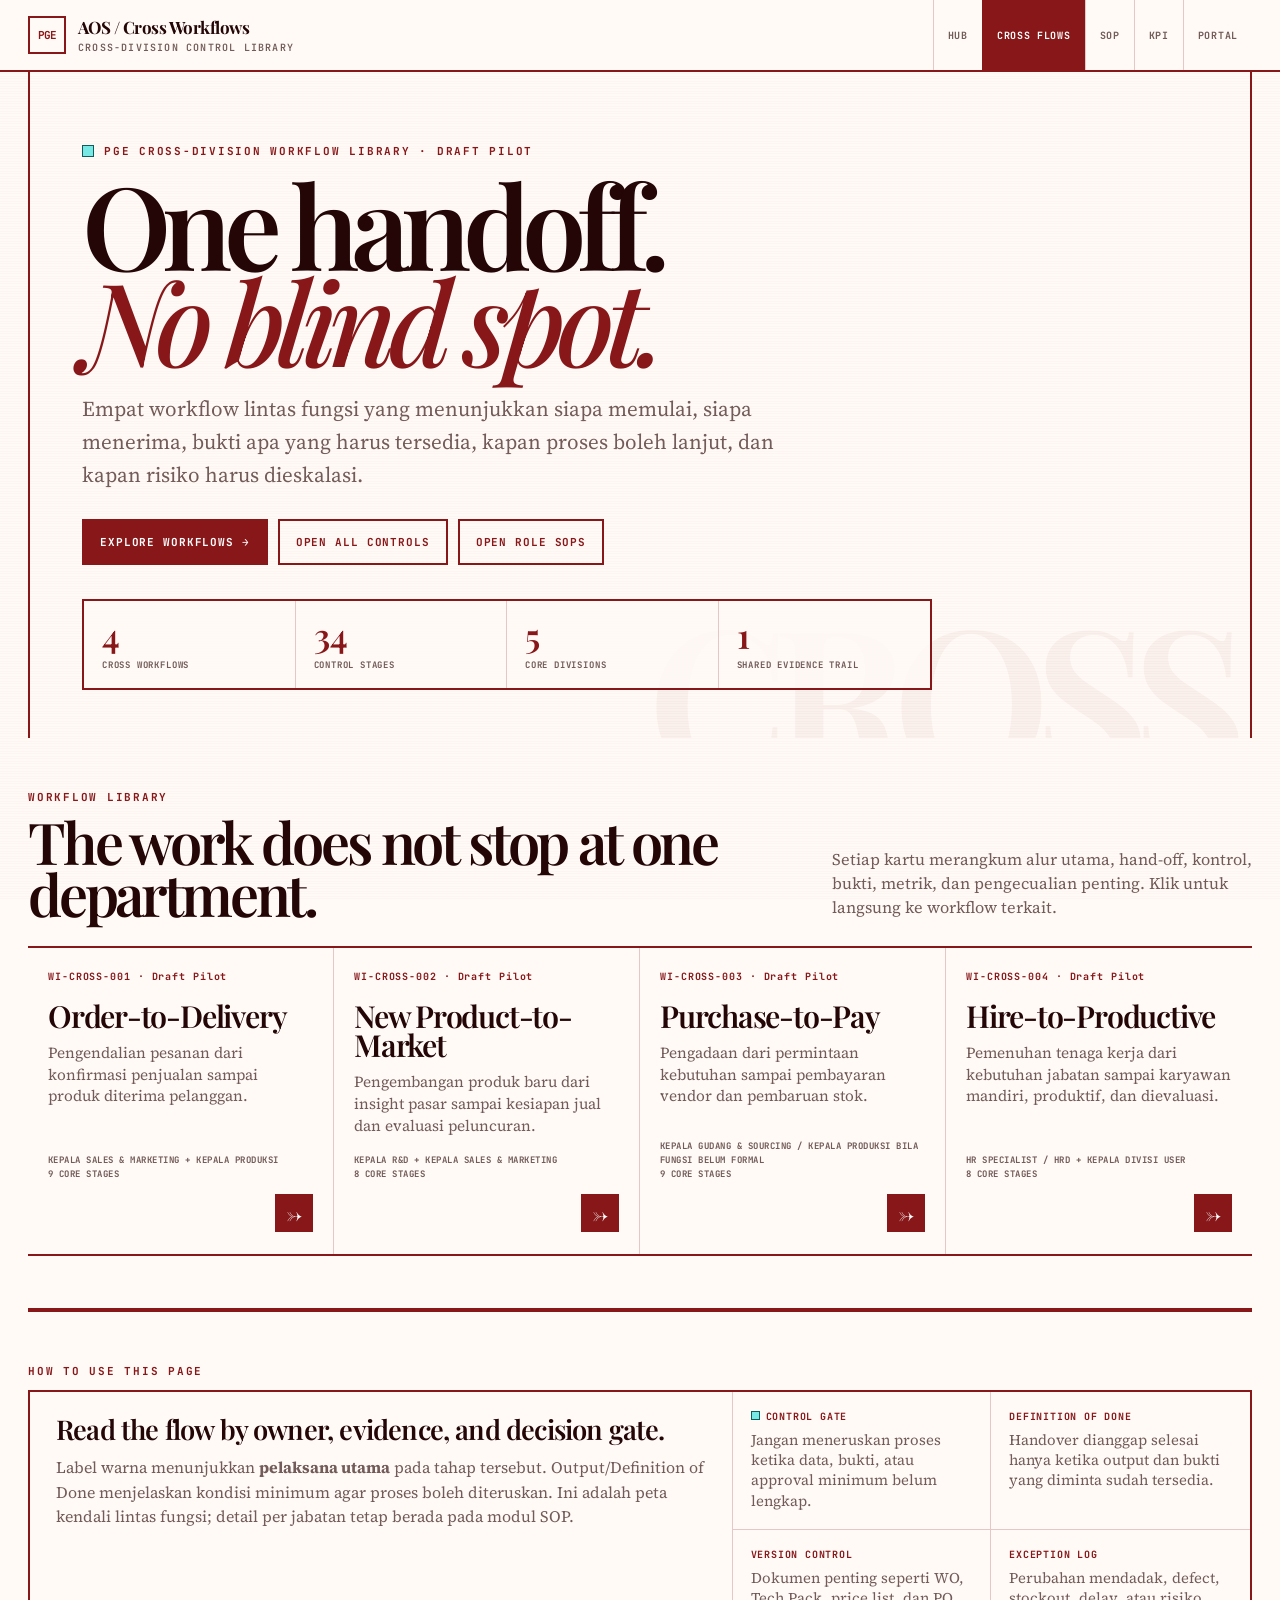
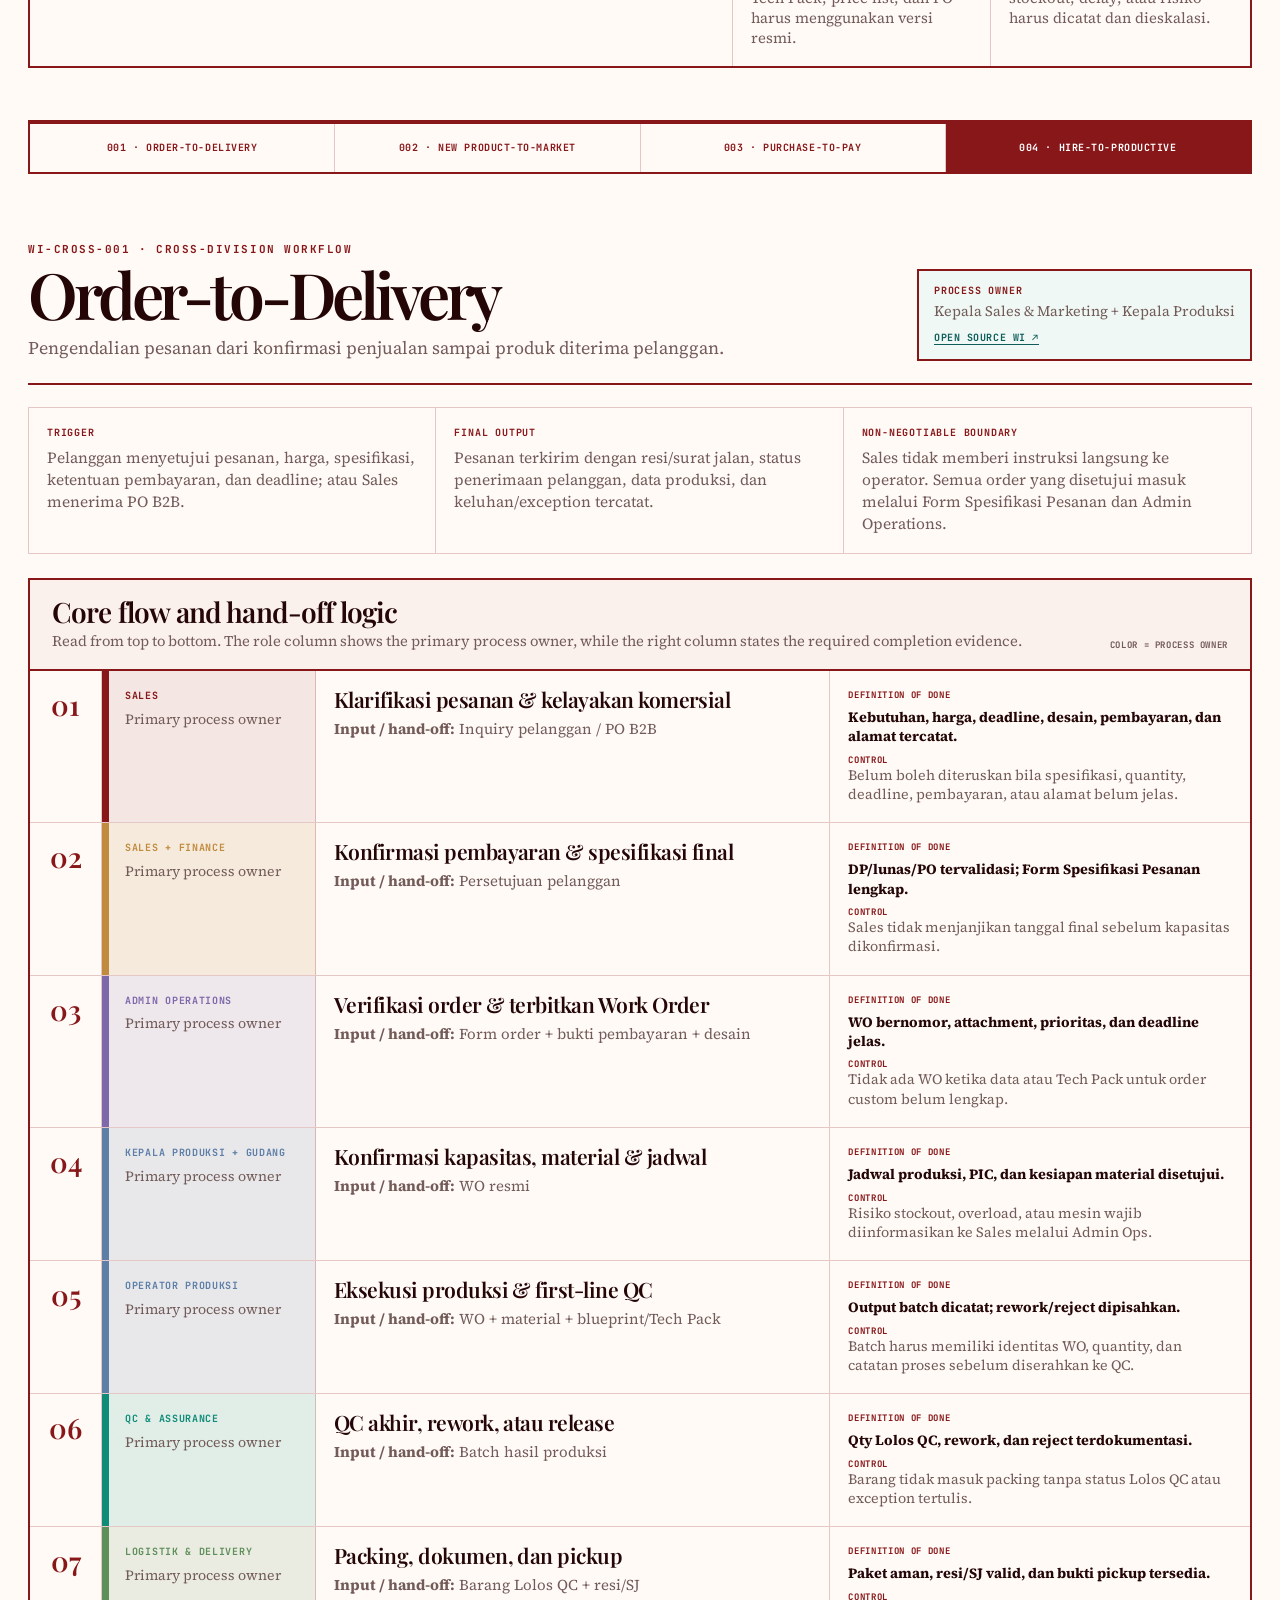
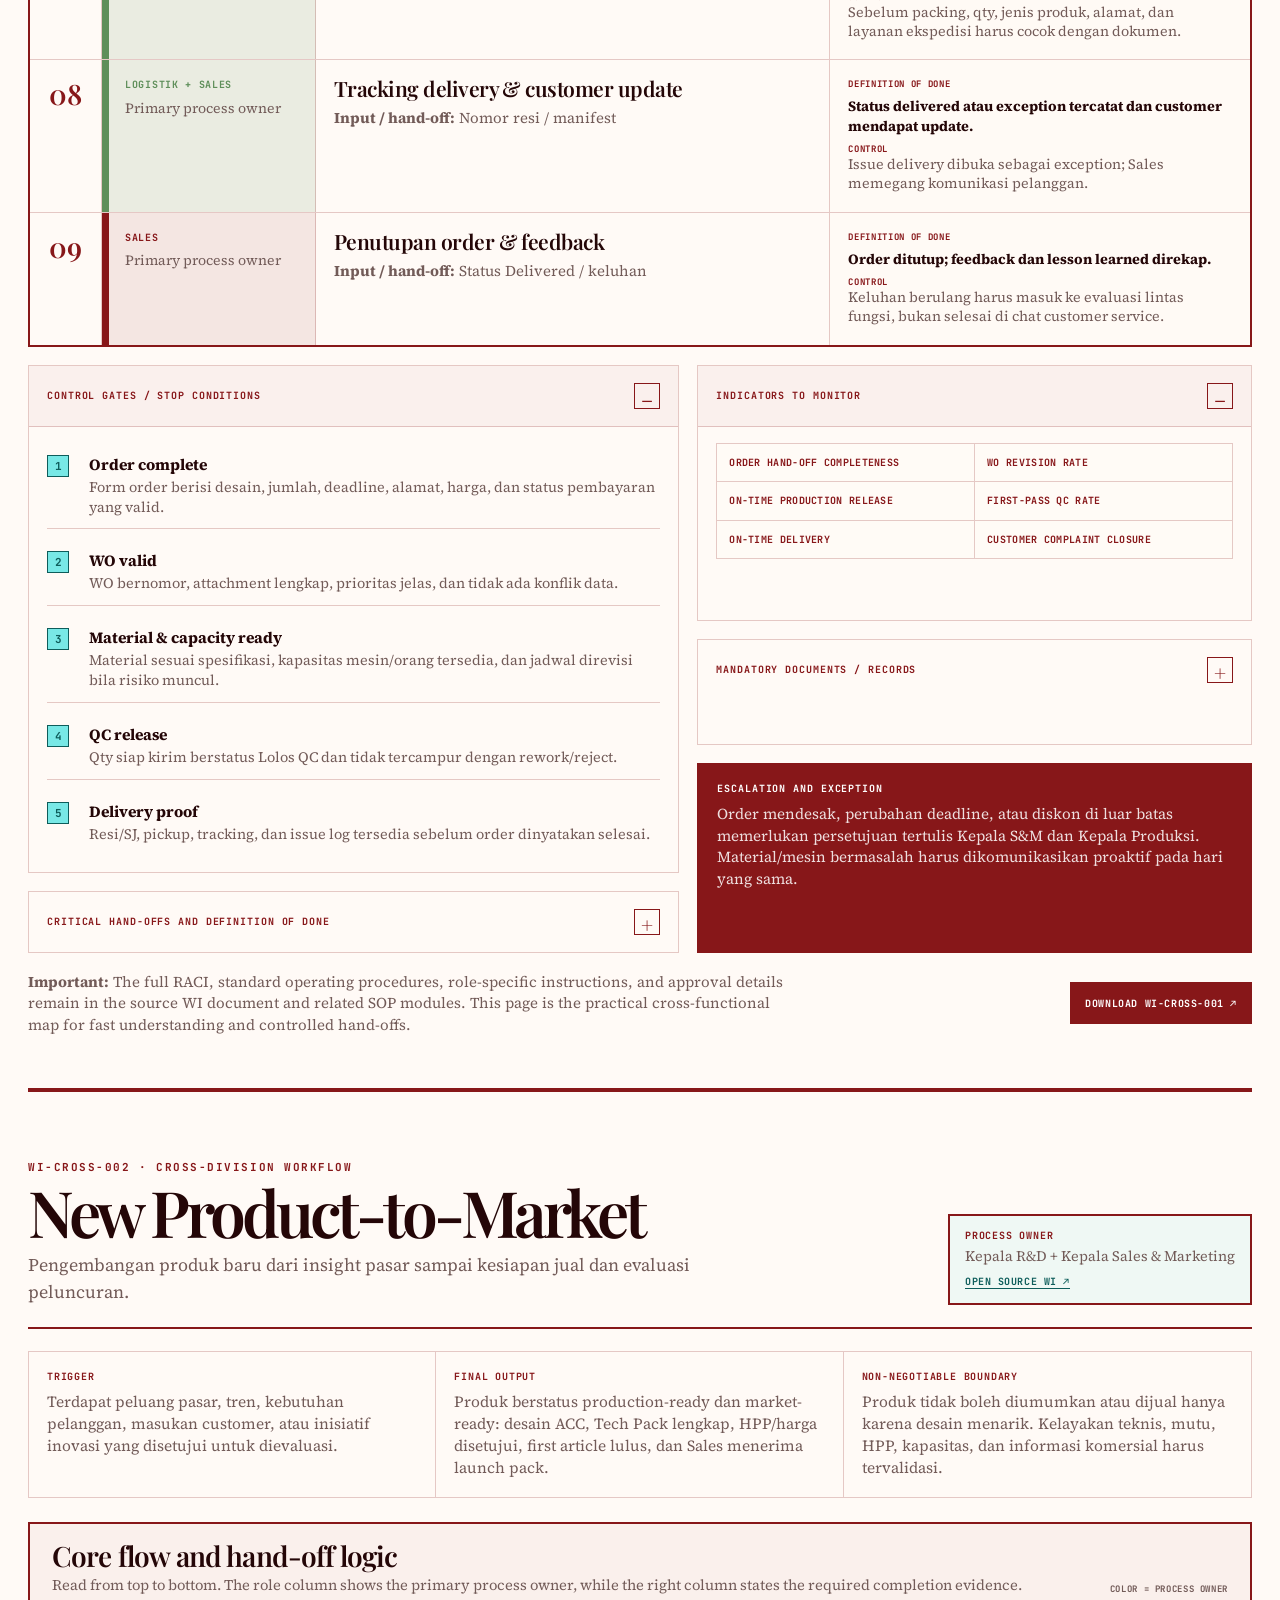
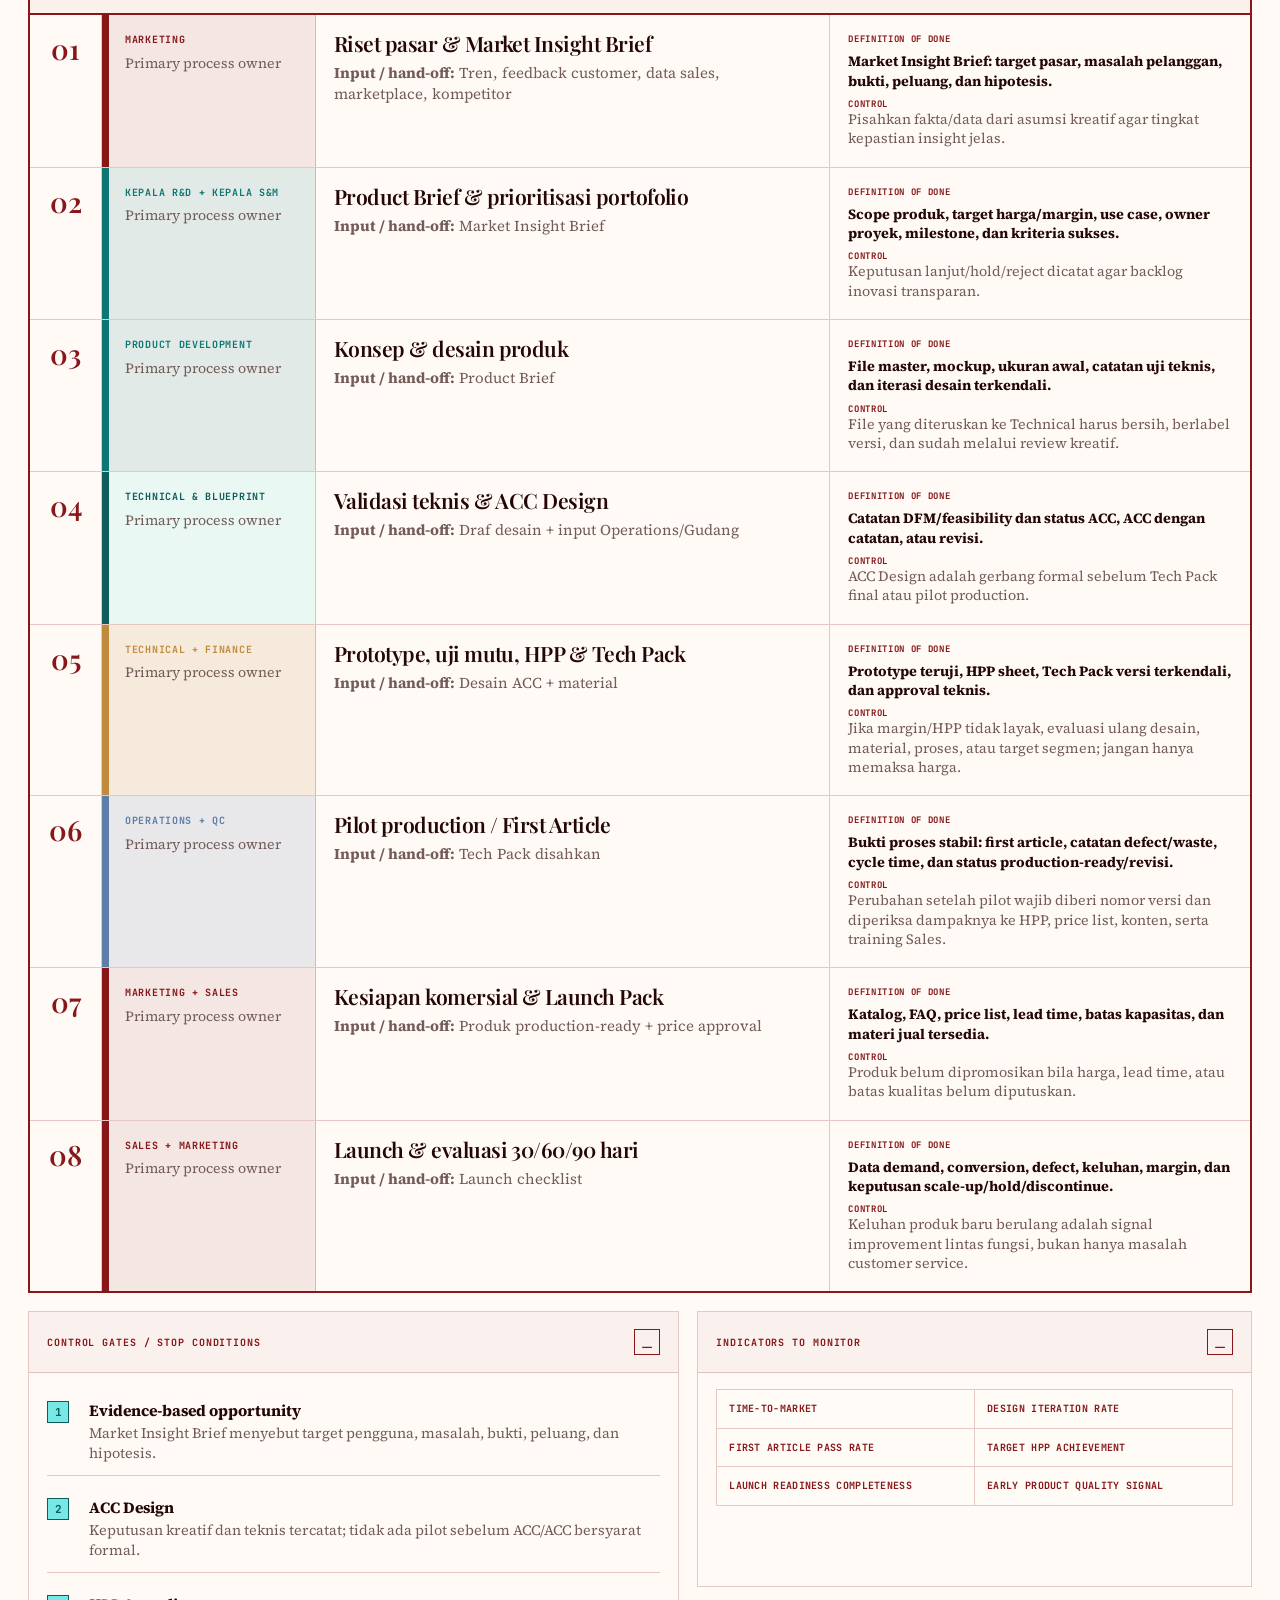
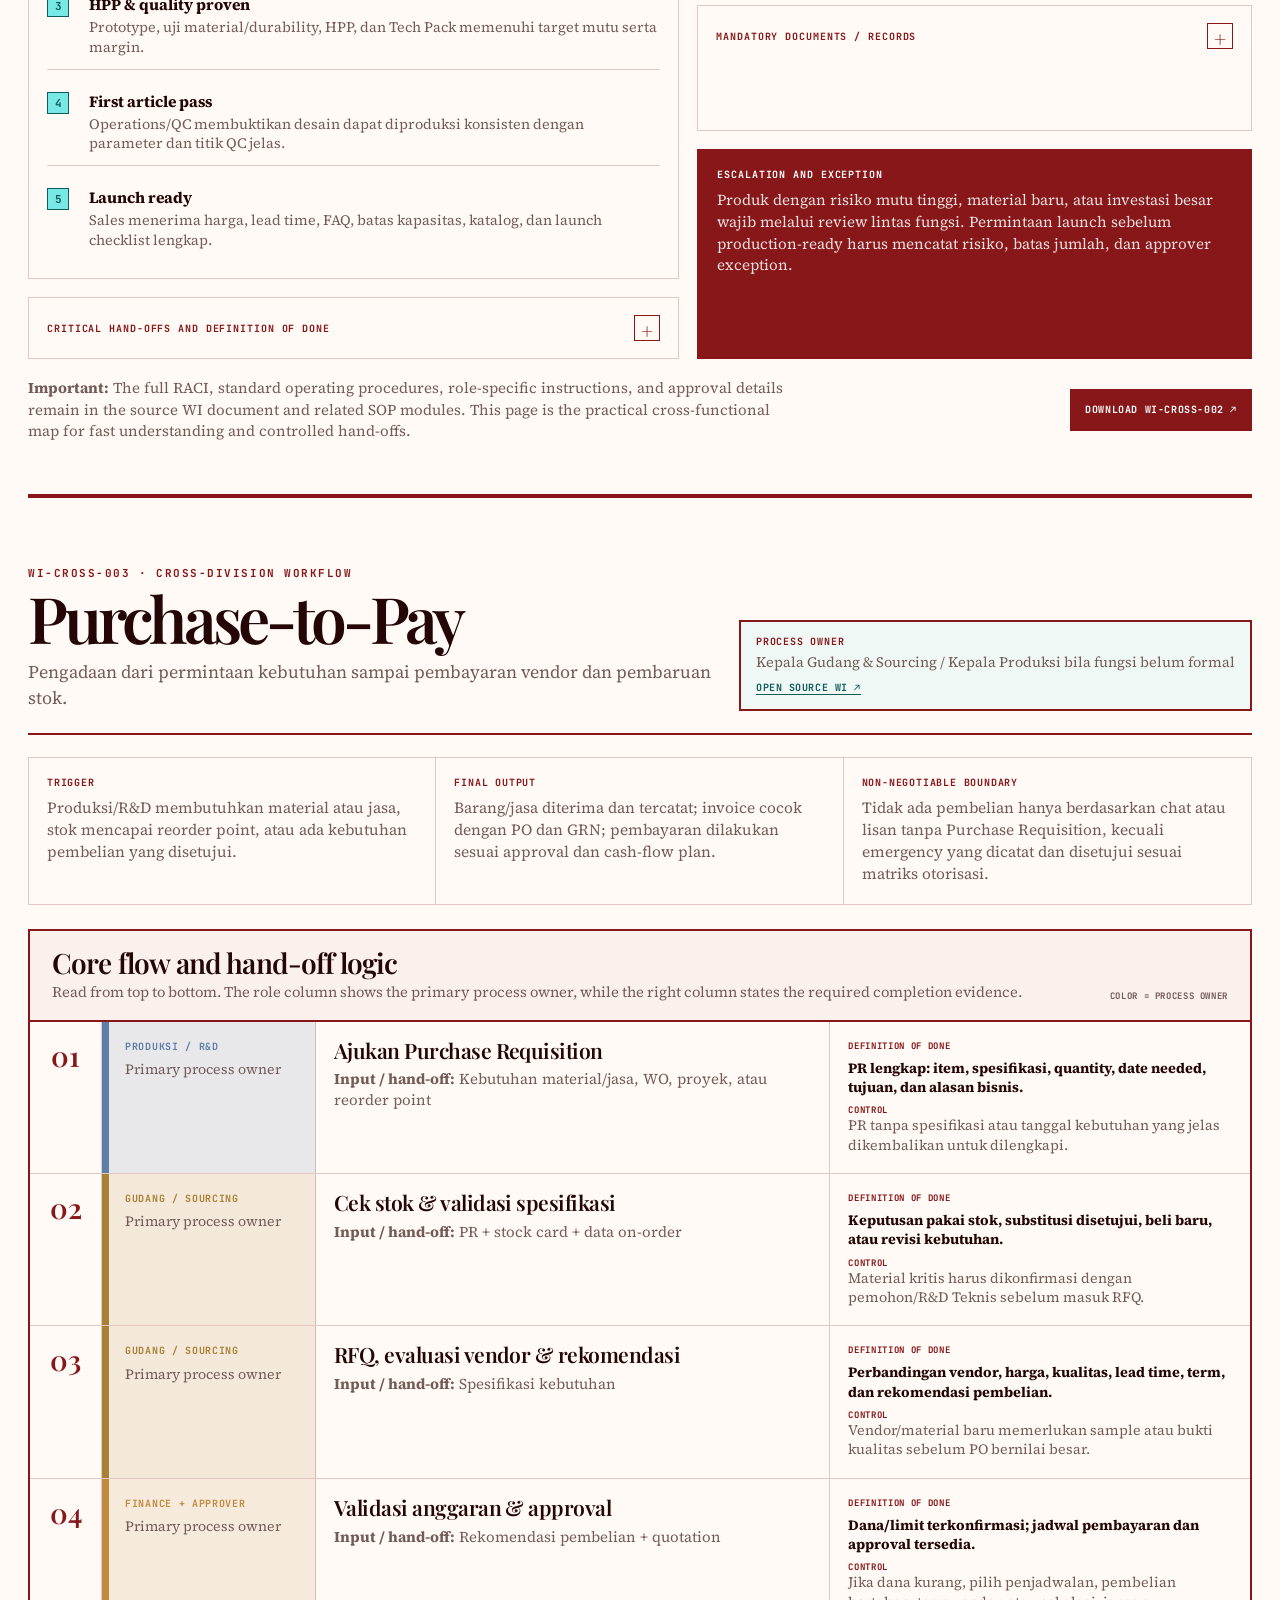
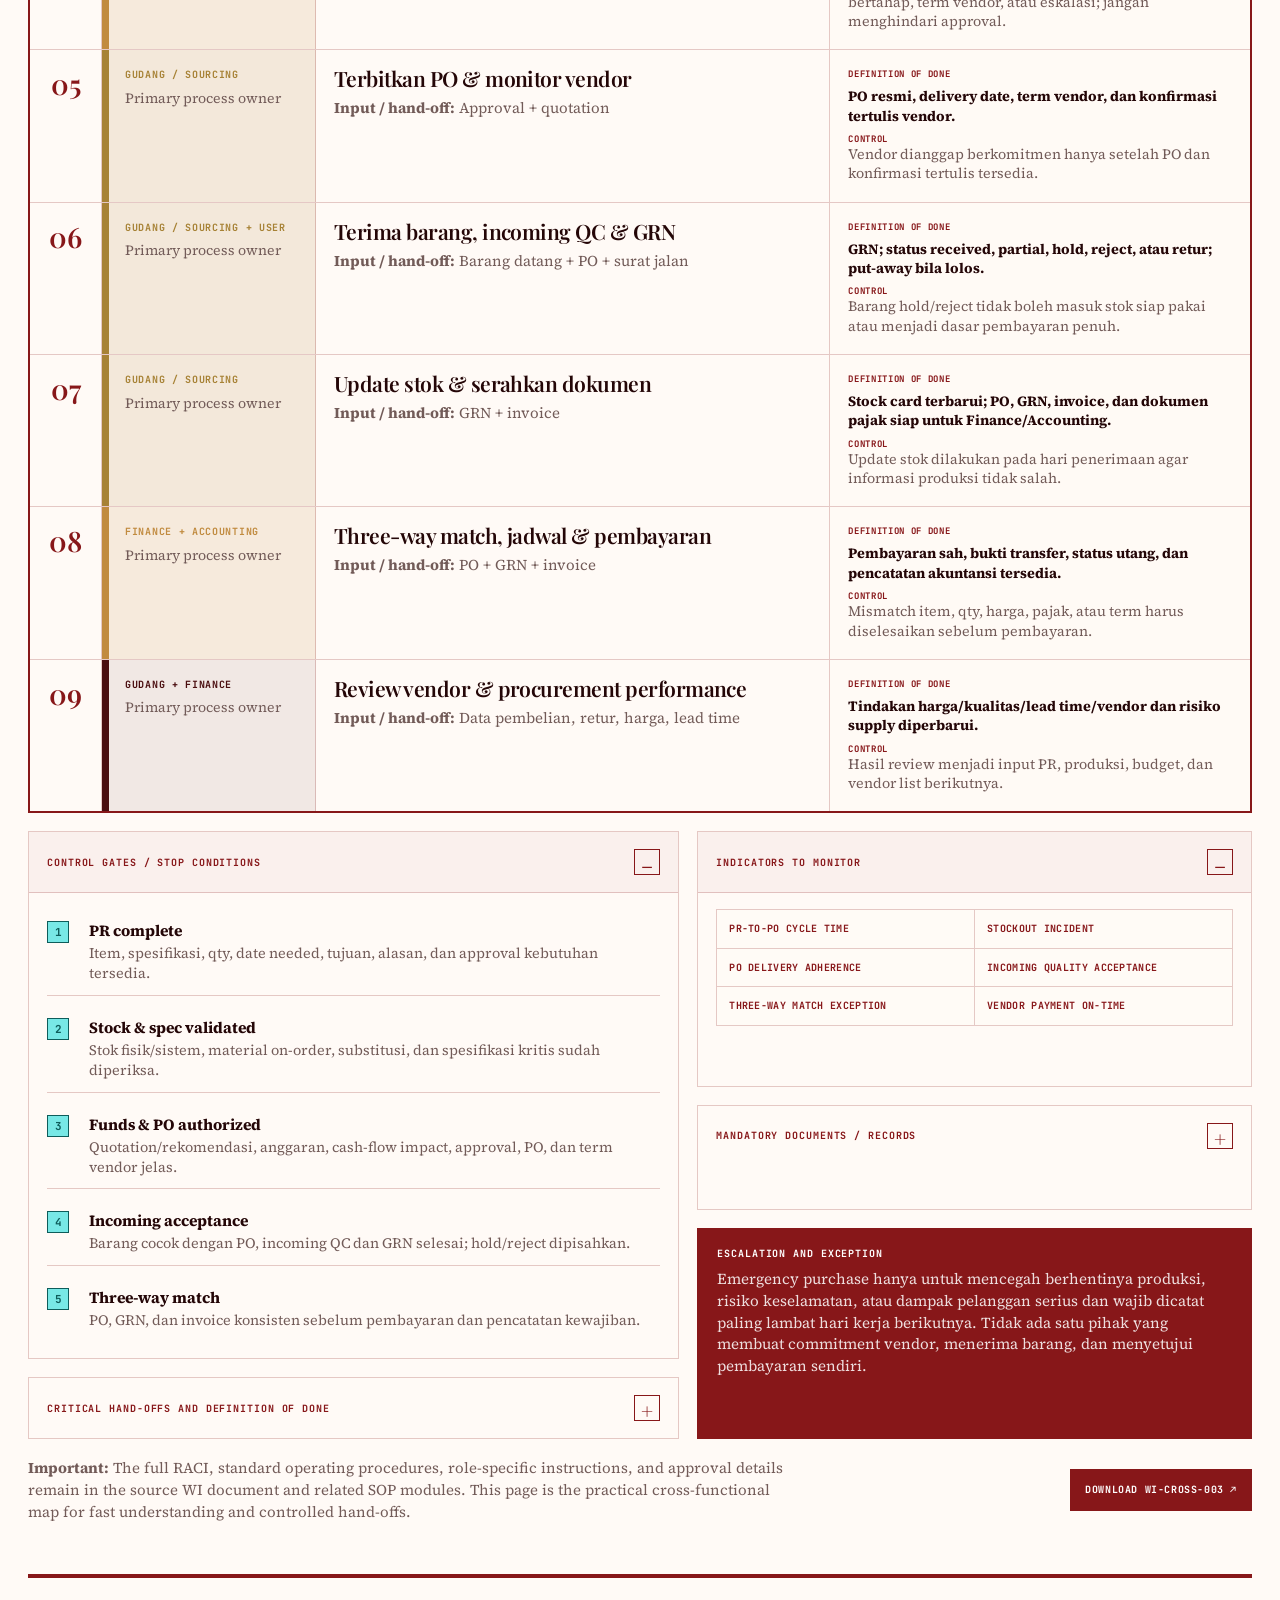
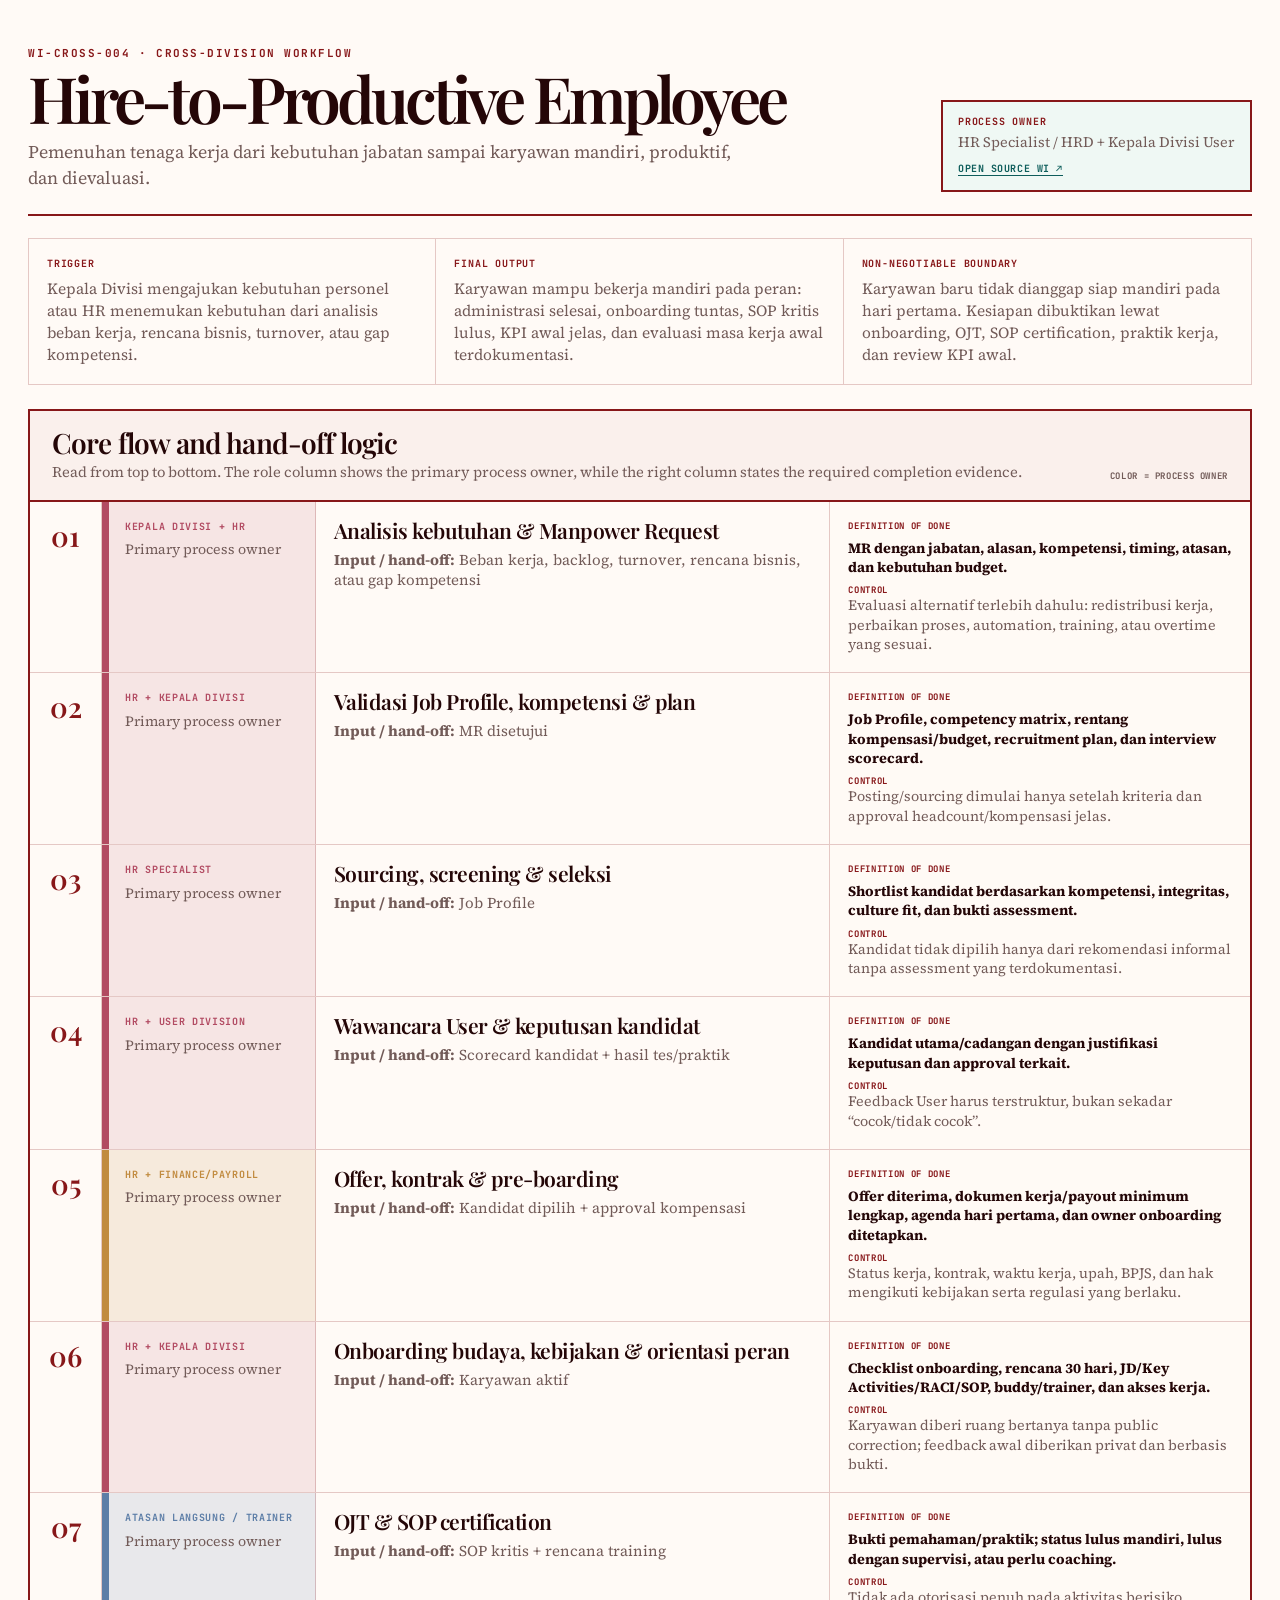
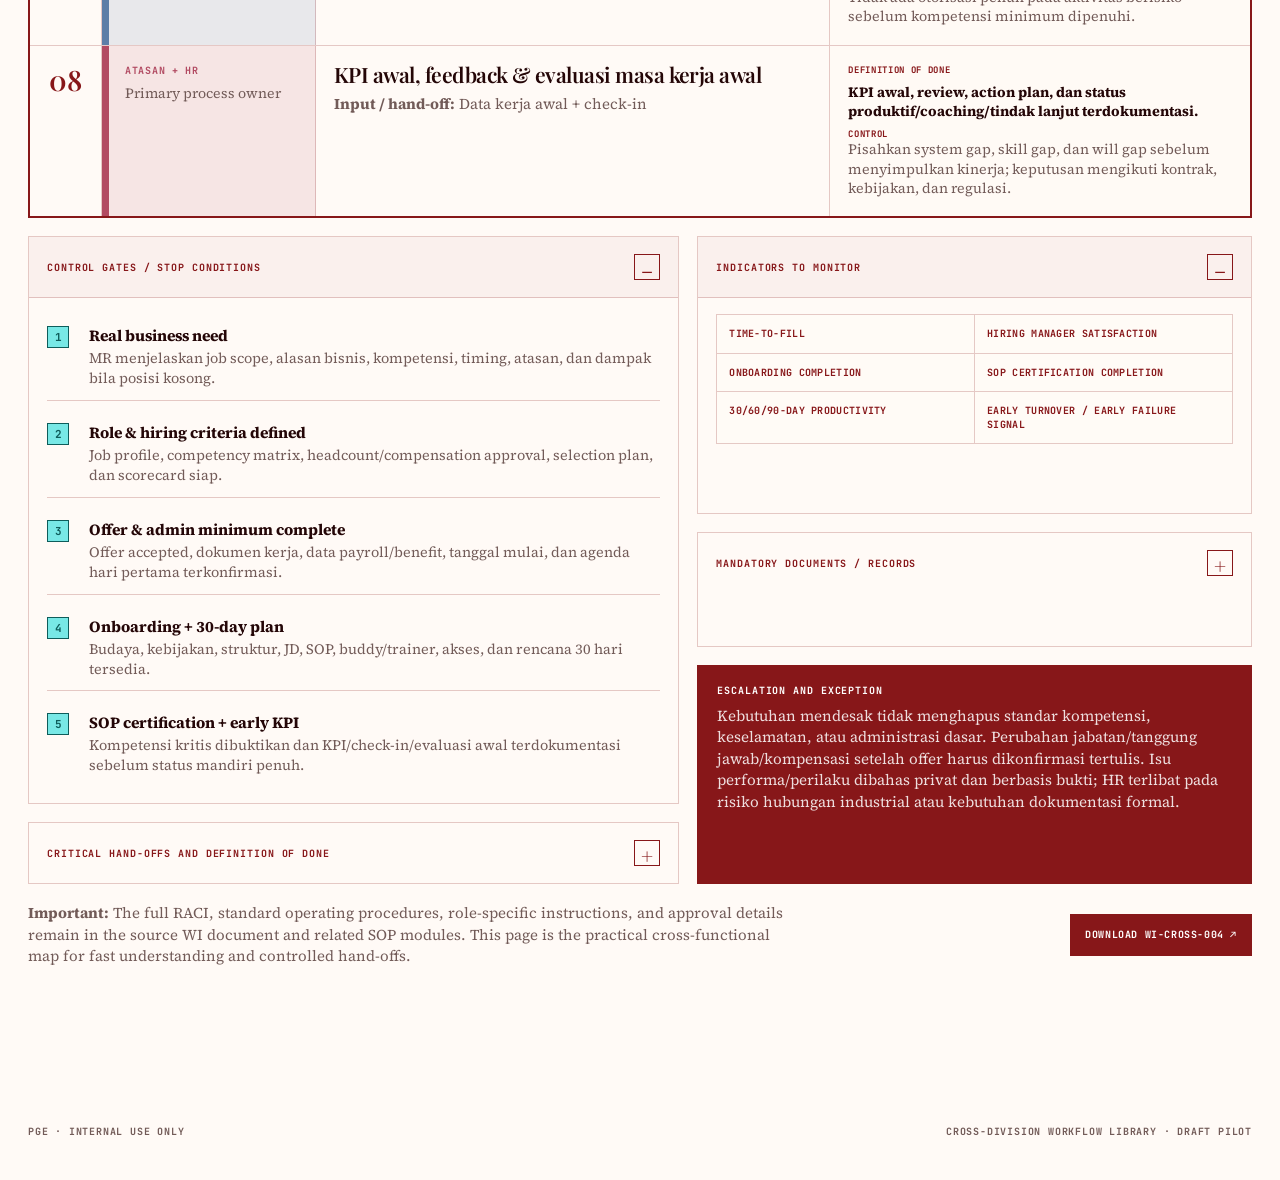
==== cross-workflows.html @ b31a3985 "Add files via upload" ====
<!DOCTYPE html>
<html lang="id">
<head>
<meta charset="UTF-8">
<meta name="viewport" content="width=device-width, initial-scale=1.0">
<meta name="description" content="PGE AOS cross-division workflow library: Order-to-Delivery, New Product-to-Market, Purchase-to-Pay, and Hire-to-Productive Employee.">
<title>PGE AOS — Cross-Division Workflows</title>
<link rel="preconnect" href="https://fonts.googleapis.com">
<link rel="preconnect" href="https://fonts.gstatic.com" crossorigin>
<link href="https://fonts.googleapis.com/css2?family=JetBrains+Mono:wght@500;600;700&family=Playfair+Display:ital,wght@0,500;0,600;0,700;1,500;1,600&family=Source+Serif+4:opsz,wght@8..60,400;8..60,500;8..60,600;8..60,700&display=swap" rel="stylesheet">
<style>
:root{
  --wine:#871719; --wine-dark:#2b0708; --wine-mid:#aa4936; --wine-light:#f5e7e3;
  --aqua:#78e8e6; --aqua-dark:#0e5d5b; --cream:#fffaf6; --paper:#f8efe9; --paper2:#fff5ef;
  --ink:#240607; --muted:#725b58; --line:rgba(135,23,25,.22); --line-strong:rgba(135,23,25,.58);
  --sales:#871719; --admin:#7d68aa; --ops:#5d7ea7; --qc:#0e8c78; --logistics:#5f8f5a; --warehouse:#a78235; --finance:#c18b3f; --rnd:#0e7773; --tech:#0e5d5b; --hr:#b24b62; --owner:#4a0d0f;
}
*{box-sizing:border-box;border-radius:0}
html{scroll-behavior:smooth;scroll-padding-top:94px}
body{margin:0;background:var(--cream);color:var(--ink);font-family:"Source Serif 4",Georgia,serif;min-width:320px}
body:before{content:"";position:fixed;inset:0;pointer-events:none;z-index:-1;background:repeating-linear-gradient(0deg,transparent,transparent 1px,rgba(135,23,25,.12) 1px,rgba(135,23,25,.12) 2px),linear-gradient(135deg,transparent 0 49%,rgba(135,23,25,.022) 49% 50%,transparent 50% 100%);background-size:100% 5px,44px 44px;opacity:.17}
a{color:inherit;text-decoration:none}.skip{position:absolute;left:-10000px;top:auto}.skip:focus{left:20px;top:18px;z-index:1000;background:var(--wine);color:#fff;padding:12px 16px;font:700 12px "JetBrains Mono",monospace}
#progress{position:fixed;left:0;top:0;z-index:100;background:var(--aqua-dark);height:4px;width:0;transition:width .08s linear}
header{position:sticky;top:0;z-index:20;background:rgba(255,250,246,.94);border-bottom:2px solid var(--wine);backdrop-filter:blur(10px)}
.nav{max-width:1320px;margin:auto;min-height:70px;padding:0 28px;display:flex;align-items:center;justify-content:space-between;gap:20px}.brand{display:flex;align-items:center;gap:12px}.mark{width:38px;height:38px;display:grid;place-items:center;border:2px solid var(--wine);font:700 11px "JetBrains Mono",monospace;color:var(--wine);letter-spacing:-.1em}.brand-title{font:700 17px "Playfair Display",Georgia,serif;letter-spacing:-.03em}.brand-sub{display:block;font:600 10px "JetBrains Mono",monospace;color:var(--muted);letter-spacing:.12em;text-transform:uppercase;margin-top:2px}.nav-links{display:flex;align-self:stretch}.nav-link{padding:0 14px;display:flex;align-items:center;border-left:1px solid var(--line);font:700 10px "JetBrains Mono",monospace;color:var(--muted);letter-spacing:.07em;text-transform:uppercase;transition:100ms linear}.nav-link:hover,.nav-link.active{background:var(--wine);color:#fff}
main{max-width:1320px;margin:auto;padding:0 28px 84px}.hero{border-left:2px solid var(--wine);border-right:2px solid var(--wine);padding:72px 52px 48px;position:relative;overflow:hidden}.hero:after{content:"CROSS";position:absolute;right:20px;bottom:-.20em;color:rgba(135,23,25,.045);font:600 clamp(5rem,16vw,16rem)/.84 "Playfair Display",Georgia,serif;letter-spacing:-.09em;pointer-events:none}.hero>*{position:relative;z-index:1}.kicker{font:700 11px "JetBrains Mono",monospace;letter-spacing:.16em;text-transform:uppercase;color:var(--wine);display:flex;gap:10px;align-items:center}.kicker:before{content:"";width:10px;height:10px;background:var(--aqua);border:1px solid var(--aqua-dark)}.hero h1{margin:18px 0 12px;font:600 clamp(3.7rem,9vw,8.2rem)/.83 "Playfair Display",Georgia,serif;letter-spacing:-.075em;max-width:1080px}.hero h1 em{font-weight:500;color:var(--wine)}.hero p{max-width:720px;margin:26px 0 0;font-size:clamp(1.08rem,1.75vw,1.32rem);line-height:1.55;color:var(--muted)}.hero-actions{display:flex;gap:10px;flex-wrap:wrap;margin-top:28px}.hero-btn{min-height:46px;padding:0 16px;display:inline-flex;align-items:center;justify-content:center;border:2px solid var(--wine);background:var(--wine);color:#fff;font:700 11px "JetBrains Mono",monospace;letter-spacing:.08em;text-transform:uppercase;cursor:pointer;transition:100ms linear}.hero-btn:hover{background:transparent;color:var(--wine)}.hero-btn.secondary{background:transparent;color:var(--wine)}.hero-btn.secondary:hover{background:var(--wine);color:#fff}.hero-stats{display:grid;grid-template-columns:repeat(4,minmax(0,1fr));max-width:850px;margin-top:34px;border:2px solid var(--wine);background:rgba(255,250,246,.78)}.hero-stat{padding:17px 18px;border-right:1px solid var(--line)}.hero-stat:last-child{border-right:0}.hero-stat b{display:block;font:600 2.15rem/1 "Playfair Display",Georgia,serif;color:var(--wine)}.hero-stat span{display:block;margin-top:6px;font:700 9px/1.35 "JetBrains Mono",monospace;color:var(--muted);letter-spacing:.09em;text-transform:uppercase}
.section{padding:52px 0;border-bottom:4px solid var(--wine)}.section:last-child{border-bottom:0}.section-head{display:flex;align-items:end;justify-content:space-between;gap:24px;margin-bottom:26px}.section-label{font:700 11px "JetBrains Mono",monospace;color:var(--wine);letter-spacing:.16em;text-transform:uppercase;margin-bottom:12px}.section-head h2{margin:0;max-width:860px;font:600 clamp(2.35rem,4.5vw,4.6rem)/.9 "Playfair Display",Georgia,serif;letter-spacing:-.055em}.section-head p{max-width:420px;margin:0;color:var(--muted);font-size:1.02rem;line-height:1.48}
.library-grid{display:grid;grid-template-columns:repeat(4,minmax(0,1fr));border-top:2px solid var(--wine);border-bottom:2px solid var(--wine)}.library-card{min-height:270px;padding:22px 20px;display:flex;flex-direction:column;border-right:1px solid var(--line);background:rgba(255,250,246,.68);transition:100ms linear}.library-card:last-child{border-right:0}.library-card:hover{background:var(--wine);color:#fff}.library-card:hover .library-code,.library-card:hover .library-meta{color:#fff}.library-code{font:700 10px "JetBrains Mono",monospace;color:var(--wine);letter-spacing:.09em}.library-card h3{margin:18px 0 12px;font:600 1.9rem/.96 "Playfair Display",Georgia,serif;letter-spacing:-.04em}.library-card p{margin:0;color:var(--muted);font-size:.96rem;line-height:1.42}.library-meta{margin-top:auto;padding-top:18px;font:700 9px/1.55 "JetBrains Mono",monospace;color:var(--muted);letter-spacing:.055em;text-transform:uppercase}.library-arrow{margin-left:auto;margin-top:12px;width:38px;height:38px;display:grid;place-items:center;background:var(--wine);color:#fff;font:500 1.5rem "Playfair Display",serif}.library-card:hover .library-arrow{background:#fff;color:var(--wine)}
.reading-guide{display:grid;grid-template-columns:1.15fr .85fr;border:2px solid var(--wine);background:rgba(255,250,246,.78)}.guide-main{padding:24px 26px}.guide-main h3{margin:0 0 12px;font:600 1.7rem/1 "Playfair Display",Georgia,serif;letter-spacing:-.03em}.guide-main p{margin:0;color:var(--muted);font-size:1rem;line-height:1.52}.guide-rules{display:grid;grid-template-columns:1fr 1fr;border-left:1px solid var(--line)}.guide-rule{padding:18px;border-right:1px solid var(--line);border-bottom:1px solid var(--line);font-size:.93rem;line-height:1.35;color:var(--muted)}.guide-rule:nth-child(2n){border-right:0}.guide-rule:nth-last-child(-n+2){border-bottom:0}.guide-rule b{display:block;margin-bottom:7px;color:var(--wine);font:700 10px "JetBrains Mono",monospace;letter-spacing:.08em;text-transform:uppercase}.key{display:inline-block;width:9px;height:9px;margin-right:6px;background:var(--aqua);border:1px solid var(--aqua-dark)}
.flow-switcher{position:sticky;top:70px;z-index:10;display:flex;gap:0;overflow:auto;background:rgba(255,250,246,.95);border:2px solid var(--wine);border-top:0;backdrop-filter:blur(10px)}.flow-jump{flex:1;min-width:185px;min-height:48px;padding:0 12px;display:flex;align-items:center;justify-content:center;border:0;border-right:1px solid var(--line);background:transparent;color:var(--wine);font:700 10px "JetBrains Mono",monospace;letter-spacing:.055em;text-transform:uppercase;cursor:pointer;transition:100ms linear}.flow-jump:last-child{border-right:0}.flow-jump:hover,.flow-jump.active{background:var(--wine);color:#fff}
.workflow{scroll-margin-top:132px;padding:68px 0 52px;border-bottom:4px solid var(--wine)}.workflow:last-child{border-bottom:0}.workflow-top{display:grid;grid-template-columns:1fr auto;gap:26px;align-items:end;padding-bottom:22px;border-bottom:2px solid var(--wine)}.workflow-code{font:700 11px "JetBrains Mono",monospace;color:var(--wine);letter-spacing:.14em;text-transform:uppercase;margin-bottom:10px}.workflow h2{margin:0;font:600 clamp(2.7rem,5vw,5.4rem)/.87 "Playfair Display",Georgia,serif;letter-spacing:-.065em}.workflow h2 em{font-weight:500;color:var(--wine)}.workflow-sub{margin:13px 0 0;max-width:720px;color:var(--muted);font-size:1.12rem;line-height:1.47}.doc-badge{border:2px solid var(--wine);padding:13px 15px;min-width:230px;background:rgba(120,232,230,.12)}.doc-badge b{display:block;font:700 10px "JetBrains Mono",monospace;color:var(--wine);letter-spacing:.08em;text-transform:uppercase}.doc-badge span{display:block;margin-top:5px;color:var(--muted);font-size:.9rem;line-height:1.35}.doc-badge a{display:inline-flex;margin-top:9px;color:var(--aqua-dark);font:700 10px "JetBrains Mono",monospace;letter-spacing:.055em;text-transform:uppercase;border-bottom:1px solid var(--aqua-dark)}
.context-grid{display:grid;grid-template-columns:1fr 1fr 1fr;margin-top:22px;border:1px solid var(--line)}.context-card{padding:18px;border-right:1px solid var(--line);background:rgba(255,250,246,.68)}.context-card:last-child{border-right:0}.context-card b{display:block;margin-bottom:8px;color:var(--wine);font:700 10px "JetBrains Mono",monospace;letter-spacing:.08em;text-transform:uppercase}.context-card p{margin:0;color:var(--muted);font-size:.97rem;line-height:1.42}.context-card strong{color:var(--ink)}
.process-wrap{margin-top:24px;border:2px solid var(--wine);background:rgba(255,250,246,.73)}.process-head{display:flex;justify-content:space-between;gap:18px;align-items:end;padding:18px 22px;border-bottom:2px solid var(--wine);background:rgba(135,23,25,.045)}.process-head h3{margin:0;font:600 1.75rem/1 "Playfair Display",Georgia,serif;letter-spacing:-.03em}.process-head p{margin:5px 0 0;color:var(--muted);font-size:.92rem}.role-note{font:700 9px "JetBrains Mono",monospace;color:var(--muted);letter-spacing:.07em;text-transform:uppercase;white-space:nowrap}.process-list{padding:0}.process-step{display:grid;grid-template-columns:72px 214px minmax(0,1fr) minmax(240px,.82fr);min-height:116px;border-bottom:1px solid var(--line);position:relative}.process-step:last-child{border-bottom:0}.step-index{display:flex;align-items:flex-start;justify-content:center;padding-top:20px;font:600 1.75rem/1 "Playfair Display",Georgia,serif;color:var(--wine);border-right:1px solid var(--line)}.step-owner{padding:18px 16px;border-right:1px solid var(--line);background:var(--role-bg,rgba(135,23,25,.06));border-left:7px solid var(--role, var(--wine))}.step-owner b{display:block;color:var(--role,var(--wine));font:700 10px "JetBrains Mono",monospace;letter-spacing:.07em;text-transform:uppercase;line-height:1.35}.step-owner span{display:block;margin-top:7px;color:var(--muted);font-size:.88rem;line-height:1.3}.step-main{padding:18px 18px}.step-main h4{margin:0;font:600 1.32rem/1.04 "Playfair Display",Georgia,serif;letter-spacing:-.025em}.step-main p{margin:8px 0 0;color:var(--muted);font-size:.94rem;line-height:1.38}.step-proof{padding:18px;border-left:1px solid var(--line);background:rgba(255,250,246,.55)}.step-proof b{display:block;color:var(--wine);font:700 9px "JetBrains Mono",monospace;letter-spacing:.075em;text-transform:uppercase}.step-proof p{margin:7px 0 0;color:var(--muted);font-size:.89rem;line-height:1.36}.step-proof strong{color:var(--ink)}
.role-sales{--role:var(--sales);--role-bg:rgba(135,23,25,.09)}.role-admin{--role:var(--admin);--role-bg:rgba(125,104,170,.13)}.role-ops{--role:var(--ops);--role-bg:rgba(93,126,167,.14)}.role-qc{--role:var(--qc);--role-bg:rgba(14,140,120,.12)}.role-logistics{--role:var(--logistics);--role-bg:rgba(95,143,90,.13)}.role-warehouse{--role:var(--warehouse);--role-bg:rgba(167,130,53,.14)}.role-finance{--role:var(--finance);--role-bg:rgba(193,139,63,.14)}.role-rnd{--role:var(--rnd);--role-bg:rgba(14,119,115,.12)}.role-tech{--role:var(--tech);--role-bg:rgba(120,232,230,.16)}.role-hr{--role:var(--hr);--role-bg:rgba(178,75,98,.12)}.role-owner{--role:var(--owner);--role-bg:rgba(74,13,15,.08)}
.workflow-details{display:grid;grid-template-columns:1.08fr .92fr;gap:18px;margin-top:18px}.detail-stack{display:grid;gap:18px}.detail{border:1px solid var(--line);background:rgba(255,250,246,.72)}.detail summary{list-style:none;display:flex;align-items:center;justify-content:space-between;gap:16px;cursor:pointer;padding:17px 18px;font:700 10px "JetBrains Mono",monospace;color:var(--wine);letter-spacing:.09em;text-transform:uppercase}.detail summary::-webkit-details-marker{display:none}.detail summary:after{content:"+";display:grid;place-items:center;flex:0 0 24px;width:24px;height:24px;border:1px solid var(--wine);font:500 1.3rem "Playfair Display",Georgia,serif}.detail[open] summary{border-bottom:1px solid var(--line);background:rgba(135,23,25,.04)}.detail[open] summary:after{content:"–"}.detail-content{padding:16px 18px}.gate-list,.handoff-list,.chip-list{display:grid;gap:10px}.gate{display:grid;grid-template-columns:32px minmax(0,1fr);gap:10px;padding:11px 0;border-bottom:1px solid var(--line)}.gate:last-child{border-bottom:0}.gate-mark{width:22px;height:22px;margin-top:1px;background:var(--aqua);border:1px solid var(--aqua-dark);display:grid;place-items:center;color:var(--aqua-dark);font:700 11px "JetBrains Mono",monospace}.gate b{display:block;color:var(--ink);font:700 .98rem "Source Serif 4",Georgia,serif}.gate p{margin:3px 0 0;color:var(--muted);font-size:.9rem;line-height:1.38}.handoff{padding:11px 12px;border-left:5px solid var(--wine);background:rgba(135,23,25,.045)}.handoff b{display:block;color:var(--wine);font:700 10px "JetBrains Mono",monospace;letter-spacing:.06em;text-transform:uppercase}.handoff p{margin:5px 0 0;color:var(--muted);font-size:.9rem;line-height:1.37}.metric-grid{display:grid;grid-template-columns:1fr 1fr;border-top:1px solid var(--line);border-left:1px solid var(--line)}.metric{padding:12px;border-right:1px solid var(--line);border-bottom:1px solid var(--line);font:700 10px/1.35 "JetBrains Mono",monospace;color:var(--wine);letter-spacing:.03em;text-transform:uppercase;background:rgba(255,250,246,.65)}.chip-list{grid-template-columns:repeat(2,minmax(0,1fr));gap:8px}.chip{padding:9px 10px;border:1px solid var(--line);font:700 9px/1.35 "JetBrains Mono",monospace;color:var(--muted);letter-spacing:.04em;text-transform:uppercase;background:rgba(255,250,246,.72)}.escalation{padding:17px 18px;border:2px solid var(--wine);background:var(--wine);color:#fff}.escalation b{display:block;font:700 10px "JetBrains Mono",monospace;letter-spacing:.09em;text-transform:uppercase}.escalation p{margin:8px 0 0;color:rgba(255,255,255,.86);font-size:.95rem;line-height:1.42}.workflow-bottom{display:flex;justify-content:space-between;gap:18px;align-items:center;padding:18px 0 0}.workflow-bottom p{margin:0;max-width:760px;color:var(--muted);font-size:.94rem;line-height:1.44}.source-link{display:inline-flex;align-items:center;justify-content:center;min-height:42px;padding:0 13px;background:var(--wine);border:2px solid var(--wine);color:#fff;font:700 10px "JetBrains Mono",monospace;letter-spacing:.06em;text-transform:uppercase;white-space:nowrap}.source-link:hover{background:transparent;color:var(--wine)}
.controls{display:flex;gap:8px;justify-content:flex-end;margin-bottom:14px}.tiny-btn{padding:8px 10px;border:1px solid var(--wine);background:transparent;color:var(--wine);font:700 9px "JetBrains Mono",monospace;letter-spacing:.07em;text-transform:uppercase;cursor:pointer}.tiny-btn:hover{background:var(--wine);color:#fff}
footer{max-width:1320px;margin:auto;padding:22px 28px 42px;display:flex;justify-content:space-between;gap:20px;font:700 10px "JetBrains Mono",monospace;color:var(--muted);letter-spacing:.08em;text-transform:uppercase}
:focus-visible{outline:3px solid var(--aqua-dark);outline-offset:4px}
@media(max-width:1080px){.library-grid{grid-template-columns:1fr 1fr}.library-card:nth-child(2){border-right:0}.library-card:nth-child(-n+2){border-bottom:1px solid var(--line)}.process-step{grid-template-columns:58px 190px minmax(0,1fr)}.step-proof{grid-column:3;border-left:0;border-top:1px solid var(--line)}.step-main{border-right:0}.workflow-details{grid-template-columns:1fr}.context-grid{grid-template-columns:1fr 1fr}.context-card:nth-child(2){border-right:0}.context-card:last-child{grid-column:1/-1;border-top:1px solid var(--line)}}
@media(max-width:760px){.nav{min-height:62px;padding:0 16px}.nav-links .nav-link{min-height:62px;padding:0 9px;font-size:8px}.nav-links .nav-link:nth-child(1),.nav-links .nav-link:nth-child(4){display:none}.brand-sub{display:none}main{padding:0 16px 42px}.hero{padding:58px 22px 32px}.hero h1{font-size:clamp(3.15rem,15vw,5.6rem)}.hero-stats{grid-template-columns:1fr 1fr}.hero-stat:nth-child(2){border-right:0}.hero-stat:nth-child(-n+2){border-bottom:1px solid var(--line)}.section{padding:40px 0}.section-head{display:block}.section-head p{margin-top:15px}.library-grid{grid-template-columns:1fr}.library-card{min-height:210px;border-right:0;border-bottom:1px solid var(--line)}.library-card:last-child{border-bottom:0}.reading-guide{grid-template-columns:1fr}.guide-rules{border-left:0;border-top:1px solid var(--line)}.flow-switcher{top:62px}.workflow{padding:48px 0 38px}.workflow-top{grid-template-columns:1fr}.doc-badge{min-width:0}.context-grid{grid-template-columns:1fr}.context-card,.context-card:nth-child(2){border-right:0;border-bottom:1px solid var(--line)}.context-card:last-child{border-bottom:0}.process-head{display:block}.role-note{margin-top:8px;white-space:normal}.process-step{display:grid;grid-template-columns:44px minmax(0,1fr)}.step-index{padding-top:16px;font-size:1.4rem}.step-owner{border-right:0;padding:14px}.step-main{grid-column:2;padding:14px;border-top:1px solid var(--line)}.step-proof{grid-column:2;padding:14px}.workflow-details{grid-template-columns:1fr}.chip-list,.metric-grid{grid-template-columns:1fr}.workflow-bottom{align-items:flex-start;flex-direction:column}.source-link{white-space:normal;text-align:center}footer{padding:18px 16px 32px;display:block;line-height:1.7}}
@media(prefers-reduced-motion:reduce){*,*::before,*::after{scroll-behavior:auto!important;transition:none!important}}
</style>
</head>
<body>
<div id="progress" aria-hidden="true"></div>
<a class="skip" href="#workflow-list">Lewati ke workflow lintas fungsi</a>
<header>
  <nav class="nav" aria-label="Navigasi utama">
    <a class="brand" href="index.html" aria-label="PGE AOS System Hub"><span class="mark">PGE</span><span><span class="brand-title">AOS / Cross Workflows</span><span class="brand-sub">Cross-Division Control Library</span></span></a>
    <div class="nav-links">
      <a class="nav-link" href="index.html">Hub</a>
      <a class="nav-link active" href="cross-workflows.html">Cross Flows</a>
      <a class="nav-link" href="sop.html">SOP</a>
      <a class="nav-link" href="kpi.html">KPI</a>
      <a class="nav-link" href="login.html">Portal</a>
    </div>
  </nav>
</header>
<main>
  <section class="hero" aria-labelledby="page-title">
    <div class="kicker">PGE cross-division workflow library · Draft Pilot</div>
    <h1 id="page-title">One handoff.<br><em>No blind spot.</em></h1>
    <p>Empat workflow lintas fungsi yang menunjukkan siapa memulai, siapa menerima, bukti apa yang harus tersedia, kapan proses boleh lanjut, dan kapan risiko harus dieskalasi.</p>
    <div class="hero-actions" aria-label="Aksi cepat"><a class="hero-btn" href="#workflow-list">Explore workflows →</a><button class="hero-btn secondary" type="button" id="expand-all">Open all controls</button><a class="hero-btn secondary" href="sop.html">Open role SOPs</a></div>
    <div class="hero-stats" aria-label="Ringkasan workflow"><div class="hero-stat"><b>4</b><span>Cross workflows</span></div><div class="hero-stat"><b>34</b><span>Control stages</span></div><div class="hero-stat"><b>5</b><span>Core divisions</span></div><div class="hero-stat"><b>1</b><span>Shared evidence trail</span></div></div>
  </section>

  <section class="section" aria-labelledby="library-title">
    <div class="section-head"><div><div class="section-label">Workflow library</div><h2 id="library-title">The work does not stop at one department.</h2></div><p>Setiap kartu merangkum alur utama, hand-off, kontrol, bukti, metrik, dan pengecualian penting. Klik untuk langsung ke workflow terkait.</p></div>
    <div class="library-grid" id="library-grid"></div>
  </section>

  <section class="section" aria-labelledby="reading-title">
    <div class="section-label">How to use this page</div>
    <div class="reading-guide"><div class="guide-main"><h3 id="reading-title">Read the flow by owner, evidence, and decision gate.</h3><p>Label warna menunjukkan <strong>pelaksana utama</strong> pada tahap tersebut. Output/Definition of Done menjelaskan kondisi minimum agar proses boleh diteruskan. Ini adalah peta kendali lintas fungsi; detail per jabatan tetap berada pada modul SOP.</p></div><div class="guide-rules"><div class="guide-rule"><b><span class="key"></span>Control gate</b>Jangan meneruskan proses ketika data, bukti, atau approval minimum belum lengkap.</div><div class="guide-rule"><b>Definition of Done</b>Handover dianggap selesai hanya ketika output dan bukti yang diminta sudah tersedia.</div><div class="guide-rule"><b>Version control</b>Dokumen penting seperti WO, Tech Pack, price list, dan PO harus menggunakan versi resmi.</div><div class="guide-rule"><b>Exception log</b>Perubahan mendadak, defect, stockout, delay, atau risiko harus dicatat dan dieskalasi.</div></div></div>
  </section>

  <div class="flow-switcher" id="workflow-switcher" aria-label="Pilih workflow"></div>
  <section id="workflow-list" aria-label="Detail cross-division workflow"></section>
</main>
<footer><span>PGE · Internal use only</span><span>Cross-Division Workflow Library · Draft Pilot</span></footer>

<script>
const WORKFLOWS = [{"id": "order", "code": "WI-CROSS-001", "short": "Order-to-Delivery", "title": "Order-to-Delivery", "subtitle": "Pengendalian pesanan dari konfirmasi penjualan sampai produk diterima pelanggan.", "owners": "Kepala Sales & Marketing + Kepala Produksi", "scope": "Sales · Admin Operations · Produksi · QC · Gudang/Sourcing · Logistik · Finance", "trigger": "Pelanggan menyetujui pesanan, harga, spesifikasi, ketentuan pembayaran, dan deadline; atau Sales menerima PO B2B.", "outcome": "Pesanan terkirim dengan resi/surat jalan, status penerimaan pelanggan, data produksi, dan keluhan/exception tercatat.", "boundary": "Sales tidak memberi instruksi langsung ke operator. Semua order yang disetujui masuk melalui Form Spesifikasi Pesanan dan Admin Operations.", "source": "docs/WI-CROSS-001_Workflow_Order-to-Delivery_PGE.docx", "steps": [{"n": "01", "role": "Sales", "tone": "sales", "title": "Klarifikasi pesanan & kelayakan komersial", "input": "Inquiry pelanggan / PO B2B", "output": "Kebutuhan, harga, deadline, desain, pembayaran, dan alamat tercatat.", "control": "Belum boleh diteruskan bila spesifikasi, quantity, deadline, pembayaran, atau alamat belum jelas."}, {"n": "02", "role": "Sales + Finance", "tone": "finance", "title": "Konfirmasi pembayaran & spesifikasi final", "input": "Persetujuan pelanggan", "output": "DP/lunas/PO tervalidasi; Form Spesifikasi Pesanan lengkap.", "control": "Sales tidak menjanjikan tanggal final sebelum kapasitas dikonfirmasi."}, {"n": "03", "role": "Admin Operations", "tone": "admin", "title": "Verifikasi order & terbitkan Work Order", "input": "Form order + bukti pembayaran + desain", "output": "WO bernomor, attachment, prioritas, dan deadline jelas.", "control": "Tidak ada WO ketika data atau Tech Pack untuk order custom belum lengkap."}, {"n": "04", "role": "Kepala Produksi + Gudang", "tone": "ops", "title": "Konfirmasi kapasitas, material & jadwal", "input": "WO resmi", "output": "Jadwal produksi, PIC, dan kesiapan material disetujui.", "control": "Risiko stockout, overload, atau mesin wajib diinformasikan ke Sales melalui Admin Ops."}, {"n": "05", "role": "Operator Produksi", "tone": "ops", "title": "Eksekusi produksi & first-line QC", "input": "WO + material + blueprint/Tech Pack", "output": "Output batch dicatat; rework/reject dipisahkan.", "control": "Batch harus memiliki identitas WO, quantity, dan catatan proses sebelum diserahkan ke QC."}, {"n": "06", "role": "QC & Assurance", "tone": "qc", "title": "QC akhir, rework, atau release", "input": "Batch hasil produksi", "output": "Qty Lolos QC, rework, dan reject terdokumentasi.", "control": "Barang tidak masuk packing tanpa status Lolos QC atau exception tertulis."}, {"n": "07", "role": "Logistik & Delivery", "tone": "logistics", "title": "Packing, dokumen, dan pickup", "input": "Barang Lolos QC + resi/SJ", "output": "Paket aman, resi/SJ valid, dan bukti pickup tersedia.", "control": "Sebelum packing, qty, jenis produk, alamat, dan layanan ekspedisi harus cocok dengan dokumen."}, {"n": "08", "role": "Logistik + Sales", "tone": "logistics", "title": "Tracking delivery & customer update", "input": "Nomor resi / manifest", "output": "Status delivered atau exception tercatat dan customer mendapat update.", "control": "Issue delivery dibuka sebagai exception; Sales memegang komunikasi pelanggan."}, {"n": "09", "role": "Sales", "tone": "sales", "title": "Penutupan order & feedback", "input": "Status Delivered / keluhan", "output": "Order ditutup; feedback dan lesson learned direkap.", "control": "Keluhan berulang harus masuk ke evaluasi lintas fungsi, bukan selesai di chat customer service."}], "gates": [["Order complete", "Form order berisi desain, jumlah, deadline, alamat, harga, dan status pembayaran yang valid."], ["WO valid", "WO bernomor, attachment lengkap, prioritas jelas, dan tidak ada konflik data."], ["Material & capacity ready", "Material sesuai spesifikasi, kapasitas mesin/orang tersedia, dan jadwal direvisi bila risiko muncul."], ["QC release", "Qty siap kirim berstatus Lolos QC dan tidak tercampur dengan rework/reject."], ["Delivery proof", "Resi/SJ, pickup, tracking, dan issue log tersedia sebelum order dinyatakan selesai."]], "handoffs": [["Sales → Admin Ops", "Form Spesifikasi Pesanan, bukti DP/PO, desain, deadline, alamat, dan catatan khusus lengkap."], ["Admin Ops → Produksi", "WO bernomor dengan attachment, prioritas, deadline, dan versi dokumen yang sama."], ["Gudang → Produksi", "Material sesuai spesifikasi/qty; mutasi stok dan bukti serah-terima ada."], ["Produksi → QC", "Batch beridentitas WO, qty, catatan proses, dan rework telah dipisahkan."], ["QC → Logistik", "Status Lolos QC, quantity siap kirim, dan instruksi packing tersedia."], ["Logistik → Sales", "Resi/SJ, waktu pickup, status tracking, dan exception dicatat."]], "metrics": ["Order hand-off completeness", "WO revision rate", "On-time production release", "First-pass QC rate", "On-time delivery", "Customer complaint closure"], "records": ["Form Spesifikasi Pesanan", "Work Order + revisi", "Tech Pack / Blueprint", "Log Produksi & QC", "Surat Jalan / Resi / Manifest", "Log Keluhan / Exception"], "escalation": "Order mendesak, perubahan deadline, atau diskon di luar batas memerlukan persetujuan tertulis Kepala S&M dan Kepala Produksi. Material/mesin bermasalah harus dikomunikasikan proaktif pada hari yang sama."}, {"id": "product", "code": "WI-CROSS-002", "short": "New Product-to-Market", "title": "New Product-to-Market", "subtitle": "Pengembangan produk baru dari insight pasar sampai kesiapan jual dan evaluasi peluncuran.", "owners": "Kepala R&D + Kepala Sales & Marketing", "scope": "Marketing · Product Development · Technical & Blueprint · Operations · Finance · Sales · QC", "trigger": "Terdapat peluang pasar, tren, kebutuhan pelanggan, masukan customer, atau inisiatif inovasi yang disetujui untuk dievaluasi.", "outcome": "Produk berstatus production-ready dan market-ready: desain ACC, Tech Pack lengkap, HPP/harga disetujui, first article lulus, dan Sales menerima launch pack.", "boundary": "Produk tidak boleh diumumkan atau dijual hanya karena desain menarik. Kelayakan teknis, mutu, HPP, kapasitas, dan informasi komersial harus tervalidasi.", "source": "docs/WI-CROSS-002_Workflow_New-Product-to-Market_PGE.docx", "steps": [{"n": "01", "role": "Marketing", "tone": "sales", "title": "Riset pasar & Market Insight Brief", "input": "Tren, feedback customer, data sales, marketplace, kompetitor", "output": "Market Insight Brief: target pasar, masalah pelanggan, bukti, peluang, dan hipotesis.", "control": "Pisahkan fakta/data dari asumsi kreatif agar tingkat kepastian insight jelas."}, {"n": "02", "role": "Kepala R&D + Kepala S&M", "tone": "rnd", "title": "Product Brief & prioritisasi portofolio", "input": "Market Insight Brief", "output": "Scope produk, target harga/margin, use case, owner proyek, milestone, dan kriteria sukses.", "control": "Keputusan lanjut/hold/reject dicatat agar backlog inovasi transparan."}, {"n": "03", "role": "Product Development", "tone": "rnd", "title": "Konsep & desain produk", "input": "Product Brief", "output": "File master, mockup, ukuran awal, catatan uji teknis, dan iterasi desain terkendali.", "control": "File yang diteruskan ke Technical harus bersih, berlabel versi, dan sudah melalui review kreatif."}, {"n": "04", "role": "Technical & Blueprint", "tone": "tech", "title": "Validasi teknis & ACC Design", "input": "Draf desain + input Operations/Gudang", "output": "Catatan DFM/feasibility dan status ACC, ACC dengan catatan, atau revisi.", "control": "ACC Design adalah gerbang formal sebelum Tech Pack final atau pilot production."}, {"n": "05", "role": "Technical + Finance", "tone": "finance", "title": "Prototype, uji mutu, HPP & Tech Pack", "input": "Desain ACC + material", "output": "Prototype teruji, HPP sheet, Tech Pack versi terkendali, dan approval teknis.", "control": "Jika margin/HPP tidak layak, evaluasi ulang desain, material, proses, atau target segmen; jangan hanya memaksa harga."}, {"n": "06", "role": "Operations + QC", "tone": "ops", "title": "Pilot production / First Article", "input": "Tech Pack disahkan", "output": "Bukti proses stabil: first article, catatan defect/waste, cycle time, dan status production-ready/revisi.", "control": "Perubahan setelah pilot wajib diberi nomor versi dan diperiksa dampaknya ke HPP, price list, konten, serta training Sales."}, {"n": "07", "role": "Marketing + Sales", "tone": "sales", "title": "Kesiapan komersial & Launch Pack", "input": "Produk production-ready + price approval", "output": "Katalog, FAQ, price list, lead time, batas kapasitas, dan materi jual tersedia.", "control": "Produk belum dipromosikan bila harga, lead time, atau batas kualitas belum diputuskan."}, {"n": "08", "role": "Sales + Marketing", "tone": "sales", "title": "Launch & evaluasi 30/60/90 hari", "input": "Launch checklist", "output": "Data demand, conversion, defect, keluhan, margin, dan keputusan scale-up/hold/discontinue.", "control": "Keluhan produk baru berulang adalah signal improvement lintas fungsi, bukan hanya masalah customer service."}], "gates": [["Evidence-based opportunity", "Market Insight Brief menyebut target pengguna, masalah, bukti, peluang, dan hipotesis."], ["ACC Design", "Keputusan kreatif dan teknis tercatat; tidak ada pilot sebelum ACC/ACC bersyarat formal."], ["HPP & quality proven", "Prototype, uji material/durability, HPP, dan Tech Pack memenuhi target mutu serta margin."], ["First article pass", "Operations/QC membuktikan desain dapat diproduksi konsisten dengan parameter dan titik QC jelas."], ["Launch ready", "Sales menerima harga, lead time, FAQ, batas kapasitas, katalog, dan launch checklist lengkap."]], "handoffs": [["Marketing → R&D", "Insight brief memuat target, masalah, bukti, peluang, dan hipotesis."], ["Product Dev → Technical", "File master versi final, mockup, ukuran awal, catatan konsep, dan review kreatif tersedia."], ["Technical → Operations", "Tech Pack disahkan; material, parameter proses, titik QC, dan versi dokumen jelas."], ["Operations/QC → Sales/Marketing", "First article lulus; production-ready, lead time, dan batas kapasitas tersedia."], ["Finance → Sales", "HPP, harga minimum, target margin, dan price list sudah disetujui."]], "metrics": ["Time-to-market", "Design iteration rate", "First article pass rate", "Target HPP achievement", "Launch readiness completeness", "Early product quality signal"], "records": ["Market Insight Brief", "Product Brief + Project Tracker", "File Desain Master", "Tech Pack + DFM Checklist", "HPP Sheet + Price Approval", "First Article + Launch Checklist"], "escalation": "Produk dengan risiko mutu tinggi, material baru, atau investasi besar wajib melalui review lintas fungsi. Permintaan launch sebelum production-ready harus mencatat risiko, batas jumlah, dan approver exception."}, {"id": "purchase", "code": "WI-CROSS-003", "short": "Purchase-to-Pay", "title": "Purchase-to-Pay", "subtitle": "Pengadaan dari permintaan kebutuhan sampai pembayaran vendor dan pembaruan stok.", "owners": "Kepala Gudang & Sourcing / Kepala Produksi bila fungsi belum formal", "scope": "Produksi · R&D · Gudang/Sourcing · Finance & Treasury · Accounting · Vendor", "trigger": "Produksi/R&D membutuhkan material atau jasa, stok mencapai reorder point, atau ada kebutuhan pembelian yang disetujui.", "outcome": "Barang/jasa diterima dan tercatat; invoice cocok dengan PO dan GRN; pembayaran dilakukan sesuai approval dan cash-flow plan.", "boundary": "Tidak ada pembelian hanya berdasarkan chat atau lisan tanpa Purchase Requisition, kecuali emergency yang dicatat dan disetujui sesuai matriks otorisasi.", "source": "docs/WI-CROSS-003_Workflow_Purchase-to-Pay_PGE.docx", "steps": [{"n": "01", "role": "Produksi / R&D", "tone": "ops", "title": "Ajukan Purchase Requisition", "input": "Kebutuhan material/jasa, WO, proyek, atau reorder point", "output": "PR lengkap: item, spesifikasi, quantity, date needed, tujuan, dan alasan bisnis.", "control": "PR tanpa spesifikasi atau tanggal kebutuhan yang jelas dikembalikan untuk dilengkapi."}, {"n": "02", "role": "Gudang / Sourcing", "tone": "warehouse", "title": "Cek stok & validasi spesifikasi", "input": "PR + stock card + data on-order", "output": "Keputusan pakai stok, substitusi disetujui, beli baru, atau revisi kebutuhan.", "control": "Material kritis harus dikonfirmasi dengan pemohon/R&D Teknis sebelum masuk RFQ."}, {"n": "03", "role": "Gudang / Sourcing", "tone": "warehouse", "title": "RFQ, evaluasi vendor & rekomendasi", "input": "Spesifikasi kebutuhan", "output": "Perbandingan vendor, harga, kualitas, lead time, term, dan rekomendasi pembelian.", "control": "Vendor/material baru memerlukan sample atau bukti kualitas sebelum PO bernilai besar."}, {"n": "04", "role": "Finance + Approver", "tone": "finance", "title": "Validasi anggaran & approval", "input": "Rekomendasi pembelian + quotation", "output": "Dana/limit terkonfirmasi; jadwal pembayaran dan approval tersedia.", "control": "Jika dana kurang, pilih penjadwalan, pembelian bertahap, term vendor, atau eskalasi; jangan menghindari approval."}, {"n": "05", "role": "Gudang / Sourcing", "tone": "warehouse", "title": "Terbitkan PO & monitor vendor", "input": "Approval + quotation", "output": "PO resmi, delivery date, term vendor, dan konfirmasi tertulis vendor.", "control": "Vendor dianggap berkomitmen hanya setelah PO dan konfirmasi tertulis tersedia."}, {"n": "06", "role": "Gudang / Sourcing + User", "tone": "warehouse", "title": "Terima barang, incoming QC & GRN", "input": "Barang datang + PO + surat jalan", "output": "GRN; status received, partial, hold, reject, atau retur; put-away bila lolos.", "control": "Barang hold/reject tidak boleh masuk stok siap pakai atau menjadi dasar pembayaran penuh."}, {"n": "07", "role": "Gudang / Sourcing", "tone": "warehouse", "title": "Update stok & serahkan dokumen", "input": "GRN + invoice", "output": "Stock card terbarui; PO, GRN, invoice, dan dokumen pajak siap untuk Finance/Accounting.", "control": "Update stok dilakukan pada hari penerimaan agar informasi produksi tidak salah."}, {"n": "08", "role": "Finance + Accounting", "tone": "finance", "title": "Three-way match, jadwal & pembayaran", "input": "PO + GRN + invoice", "output": "Pembayaran sah, bukti transfer, status utang, dan pencatatan akuntansi tersedia.", "control": "Mismatch item, qty, harga, pajak, atau term harus diselesaikan sebelum pembayaran."}, {"n": "09", "role": "Gudang + Finance", "tone": "owner", "title": "Review vendor & procurement performance", "input": "Data pembelian, retur, harga, lead time", "output": "Tindakan harga/kualitas/lead time/vendor dan risiko supply diperbarui.", "control": "Hasil review menjadi input PR, produksi, budget, dan vendor list berikutnya."}], "gates": [["PR complete", "Item, spesifikasi, qty, date needed, tujuan, alasan, dan approval kebutuhan tersedia."], ["Stock & spec validated", "Stok fisik/sistem, material on-order, substitusi, dan spesifikasi kritis sudah diperiksa."], ["Funds & PO authorized", "Quotation/rekomendasi, anggaran, cash-flow impact, approval, PO, dan term vendor jelas."], ["Incoming acceptance", "Barang cocok dengan PO, incoming QC dan GRN selesai; hold/reject dipisahkan."], ["Three-way match", "PO, GRN, dan invoice konsisten sebelum pembayaran dan pencatatan kewajiban."]], "handoffs": [["Pemohon → Gudang", "PR memiliki spesifikasi, qty, date needed, tujuan, dan approval kebutuhan."], ["Gudang → Finance", "Quotation/rekomendasi memuat vendor, harga, term, lead time, dan dampak dana."], ["Finance → Vendor / PO", "Dana dan otorisasi tersedia; PO resmi dan kondisi komersial jelas."], ["Vendor → Gudang", "Barang sesuai PO, surat jalan, kualitas minimum, dan GRN dibuat."], ["Gudang → Finance", "PO, GRN, invoice, dokumen pajak, serta info selisih tersedia."], ["Finance → Accounting", "Bukti pembayaran, invoice final, dan status utang tersedia untuk jurnal/closing."]], "metrics": ["PR-to-PO cycle time", "Stockout incident", "PO delivery adherence", "Incoming quality acceptance", "Three-way match exception", "Vendor payment on-time"], "records": ["Purchase Requisition", "RFQ / Quotation / Vendor Comparison", "Purchase Order", "GRN / Incoming QC / Retur", "Invoice + Dokumen Pajak", "Bukti Pembayaran + Vendor Scorecard"], "escalation": "Emergency purchase hanya untuk mencegah berhentinya produksi, risiko keselamatan, atau dampak pelanggan serius dan wajib dicatat paling lambat hari kerja berikutnya. Tidak ada satu pihak yang membuat commitment vendor, menerima barang, dan menyetujui pembayaran sendiri."}, {"id": "hire", "code": "WI-CROSS-004", "short": "Hire-to-Productive", "title": "Hire-to-Productive Employee", "subtitle": "Pemenuhan tenaga kerja dari kebutuhan jabatan sampai karyawan mandiri, produktif, dan dievaluasi.", "owners": "HR Specialist / HRD + Kepala Divisi User", "scope": "Kepala Divisi · HR · Finance/Payroll · Atasan Langsung · Trainer · Karyawan Baru", "trigger": "Kepala Divisi mengajukan kebutuhan personel atau HR menemukan kebutuhan dari analisis beban kerja, rencana bisnis, turnover, atau gap kompetensi.", "outcome": "Karyawan mampu bekerja mandiri pada peran: administrasi selesai, onboarding tuntas, SOP kritis lulus, KPI awal jelas, dan evaluasi masa kerja awal terdokumentasi.", "boundary": "Karyawan baru tidak dianggap siap mandiri pada hari pertama. Kesiapan dibuktikan lewat onboarding, OJT, SOP certification, praktik kerja, dan review KPI awal.", "source": "docs/WI-CROSS-004_Workflow_Hire-to-Productive_Employee_PGE.docx", "steps": [{"n": "01", "role": "Kepala Divisi + HR", "tone": "hr", "title": "Analisis kebutuhan & Manpower Request", "input": "Beban kerja, backlog, turnover, rencana bisnis, atau gap kompetensi", "output": "MR dengan jabatan, alasan, kompetensi, timing, atasan, dan kebutuhan budget.", "control": "Evaluasi alternatif terlebih dahulu: redistribusi kerja, perbaikan proses, automation, training, atau overtime yang sesuai."}, {"n": "02", "role": "HR + Kepala Divisi", "tone": "hr", "title": "Validasi Job Profile, kompetensi & plan", "input": "MR disetujui", "output": "Job Profile, competency matrix, rentang kompensasi/budget, recruitment plan, dan interview scorecard.", "control": "Posting/sourcing dimulai hanya setelah kriteria dan approval headcount/kompensasi jelas."}, {"n": "03", "role": "HR Specialist", "tone": "hr", "title": "Sourcing, screening & seleksi", "input": "Job Profile", "output": "Shortlist kandidat berdasarkan kompetensi, integritas, culture fit, dan bukti assessment.", "control": "Kandidat tidak dipilih hanya dari rekomendasi informal tanpa assessment yang terdokumentasi."}, {"n": "04", "role": "HR + User Division", "tone": "hr", "title": "Wawancara User & keputusan kandidat", "input": "Scorecard kandidat + hasil tes/praktik", "output": "Kandidat utama/cadangan dengan justifikasi keputusan dan approval terkait.", "control": "Feedback User harus terstruktur, bukan sekadar “cocok/tidak cocok”."}, {"n": "05", "role": "HR + Finance/Payroll", "tone": "finance", "title": "Offer, kontrak & pre-boarding", "input": "Kandidat dipilih + approval kompensasi", "output": "Offer diterima, dokumen kerja/payout minimum lengkap, agenda hari pertama, dan owner onboarding ditetapkan.", "control": "Status kerja, kontrak, waktu kerja, upah, BPJS, dan hak mengikuti kebijakan serta regulasi yang berlaku."}, {"n": "06", "role": "HR + Kepala Divisi", "tone": "hr", "title": "Onboarding budaya, kebijakan & orientasi peran", "input": "Karyawan aktif", "output": "Checklist onboarding, rencana 30 hari, JD/Key Activities/RACI/SOP, buddy/trainer, dan akses kerja.", "control": "Karyawan diberi ruang bertanya tanpa public correction; feedback awal diberikan privat dan berbasis bukti."}, {"n": "07", "role": "Atasan Langsung / Trainer", "tone": "ops", "title": "OJT & SOP certification", "input": "SOP kritis + rencana training", "output": "Bukti pemahaman/praktik; status lulus mandiri, lulus dengan supervisi, atau perlu coaching.", "control": "Tidak ada otorisasi penuh pada aktivitas berisiko sebelum kompetensi minimum dipenuhi."}, {"n": "08", "role": "Atasan + HR", "tone": "hr", "title": "KPI awal, feedback & evaluasi masa kerja awal", "input": "Data kerja awal + check-in", "output": "KPI awal, review, action plan, dan status produktif/coaching/tindak lanjut terdokumentasi.", "control": "Pisahkan system gap, skill gap, dan will gap sebelum menyimpulkan kinerja; keputusan mengikuti kontrak, kebijakan, dan regulasi."}], "gates": [["Real business need", "MR menjelaskan job scope, alasan bisnis, kompetensi, timing, atasan, dan dampak bila posisi kosong."], ["Role & hiring criteria defined", "Job profile, competency matrix, headcount/compensation approval, selection plan, dan scorecard siap."], ["Offer & admin minimum complete", "Offer accepted, dokumen kerja, data payroll/benefit, tanggal mulai, dan agenda hari pertama terkonfirmasi."], ["Onboarding + 30-day plan", "Budaya, kebijakan, struktur, JD, SOP, buddy/trainer, akses, dan rencana 30 hari tersedia."], ["SOP certification + early KPI", "Kompetensi kritis dibuktikan dan KPI/check-in/evaluasi awal terdokumentasi sebelum status mandiri penuh."]], "handoffs": [["Kepala Divisi → HR", "MR disetujui; Job Profile, alasan bisnis, kompetensi, timing, dan atasan jelas."], ["HR → User", "Shortlist memenuhi kriteria wajib; scorecard dan jadwal interview tersedia."], ["HR/User → Finance/Payroll", "Kandidat dipilih; kompensasi/approval; data offer dan tanggal mulai jelas."], ["HR → Atasan/Trainer", "Onboarding checklist, JD, SOP kritis, dan rencana 30 hari tersedia."], ["Trainer → Kepala Divisi", "Bukti SOP certification, status kompetensi, dan gap training tersedia."], ["Kepala Divisi → HR", "KPI awal dan hasil review terdokumentasi dengan bukti untuk arsip/development."]], "metrics": ["Time-to-fill", "Hiring manager satisfaction", "Onboarding completion", "SOP certification completion", "30/60/90-day productivity", "Early turnover / early failure signal"], "records": ["Manpower Request + Job Profile", "Recruitment Tracker + Scorecard", "Offer / Contract / Employee File", "Onboarding Checklist", "Training Matrix + SOP Certification", "KPI Review + Action Plan"], "escalation": "Kebutuhan mendesak tidak menghapus standar kompetensi, keselamatan, atau administrasi dasar. Perubahan jabatan/tanggung jawab/kompensasi setelah offer harus dikonfirmasi tertulis. Isu performa/perilaku dibahas privat dan berbasis bukti; HR terlibat pada risiko hubungan industrial atau kebutuhan dokumentasi formal."}];

const esc = (value='') => String(value).replace(/[&<>"]/g, char => ({'&':'&amp;','<':'&lt;','>':'&gt;','"':'&quot;'}[char]));
const roleClass = tone => `role-${tone}`;

function workflowCard(w){
  return `<a class="library-card" href="#${w.id}">
    <div class="library-code">${esc(w.code)} · Draft Pilot</div>
    <h3>${esc(w.short)}</h3>
    <p>${esc(w.subtitle)}</p>
    <div class="library-meta">${esc(w.owners)}<br>${esc(w.steps.length)} core stages</div>
    <span class="library-arrow" aria-hidden="true">→</span>
  </a>`;
}

function contextCard(label, value){ return `<article class="context-card"><b>${esc(label)}</b><p>${esc(value)}</p></article>`; }
function stepCard(step){
  return `<article class="process-step ${roleClass(step.tone)}">
    <div class="step-index">${esc(step.n)}</div>
    <div class="step-owner"><b>${esc(step.role)}</b><span>Primary process owner</span></div>
    <div class="step-main"><h4>${esc(step.title)}</h4><p><strong>Input / hand-off:</strong> ${esc(step.input)}</p></div>
    <div class="step-proof"><b>Definition of Done</b><p><strong>${esc(step.output)}</strong></p><p><b>Control</b>${esc(step.control)}</p></div>
  </article>`;
}
function gates(w){ return w.gates.map((g,i)=>`<div class="gate"><div class="gate-mark">${i+1}</div><div><b>${esc(g[0])}</b><p>${esc(g[1])}</p></div></div>`).join(''); }
function handoffs(w){ return w.handoffs.map(h=>`<div class="handoff"><b>${esc(h[0])}</b><p>${esc(h[1])}</p></div>`).join(''); }
function metrics(w){ return `<div class="metric-grid">${w.metrics.map(m=>`<div class="metric">${esc(m)}</div>`).join('')}</div>`; }
function records(w){ return `<div class="chip-list">${w.records.map(r=>`<span class="chip">${esc(r)}</span>`).join('')}</div>`; }
function workflowSection(w){
  return `<section class="workflow" id="${esc(w.id)}" aria-labelledby="${esc(w.id)}-title">
    <div class="workflow-top"><div><div class="workflow-code">${esc(w.code)} · Cross-division workflow</div><h2 id="${esc(w.id)}-title">${esc(w.title)}</h2><p class="workflow-sub">${esc(w.subtitle)}</p></div>
    <aside class="doc-badge"><b>Process owner</b><span>${esc(w.owners)}</span><a href="${esc(w.source)}" target="_blank" rel="noopener">Open source WI ↗</a></aside></div>
    <div class="context-grid">${contextCard('Trigger',w.trigger)}${contextCard('Final output',w.outcome)}${contextCard('Non-negotiable boundary',w.boundary)}</div>
    <div class="process-wrap"><div class="process-head"><div><h3>Core flow and hand-off logic</h3><p>Read from top to bottom. The role column shows the primary process owner, while the right column states the required completion evidence.</p></div><span class="role-note">Color = process owner</span></div><div class="process-list">${w.steps.map(stepCard).join('')}</div></div>
    <div class="workflow-details"><div class="detail-stack"><details class="detail" open><summary>Control gates / stop conditions</summary><div class="detail-content"><div class="gate-list">${gates(w)}</div></div></details><details class="detail"><summary>Critical hand-offs and Definition of Done</summary><div class="detail-content"><div class="handoff-list">${handoffs(w)}</div></div></details></div><div class="detail-stack"><details class="detail" open><summary>Indicators to monitor</summary><div class="detail-content">${metrics(w)}</div></details><details class="detail"><summary>Mandatory documents / records</summary><div class="detail-content">${records(w)}</div></details><aside class="escalation"><b>Escalation and exception</b><p>${esc(w.escalation)}</p></aside></div></div>
    <div class="workflow-bottom"><p><strong>Important:</strong> The full RACI, standard operating procedures, role-specific instructions, and approval details remain in the source WI document and related SOP modules. This page is the practical cross-functional map for fast understanding and controlled hand-offs.</p><a class="source-link" href="${esc(w.source)}" target="_blank" rel="noopener">Download ${esc(w.code)} ↗</a></div>
  </section>`;
}

const library=document.getElementById('library-grid');
const list=document.getElementById('workflow-list');
const switcher=document.getElementById('workflow-switcher');
library.innerHTML=WORKFLOWS.map(workflowCard).join('');
list.innerHTML=WORKFLOWS.map(workflowSection).join('');
switcher.innerHTML=WORKFLOWS.map((w,i)=>`<button class="flow-jump ${i===0?'active':''}" data-target="${w.id}" type="button">${esc(w.code.replace('WI-CROSS-',''))} · ${esc(w.short)}</button>`).join('');

switcher.addEventListener('click',e=>{
  const btn=e.target.closest('.flow-jump'); if(!btn)return;
  document.getElementById(btn.dataset.target)?.scrollIntoView({behavior:'smooth',block:'start'});
});

document.getElementById('expand-all').addEventListener('click',e=>{
  const all=[...document.querySelectorAll('.workflow details')]; const willOpen=all.some(d=>!d.open); all.forEach(d=>d.open=willOpen); e.currentTarget.textContent=willOpen?'Close all controls':'Open all controls';
});

const jumps=[...document.querySelectorAll('.flow-jump')];
const observer=new IntersectionObserver(entries=>{
  const visible=entries.filter(entry=>entry.isIntersecting).sort((a,b)=>b.intersectionRatio-a.intersectionRatio)[0];
  if(!visible)return;
  jumps.forEach(btn=>btn.classList.toggle('active',btn.dataset.target===visible.target.id));
},{rootMargin:'-30% 0px -60% 0px',threshold:[0,.1,.25]});
WORKFLOWS.forEach(w=>observer.observe(document.getElementById(w.id)));

window.addEventListener('scroll',()=>{const max=document.documentElement.scrollHeight-window.innerHeight;document.getElementById('progress').style.width=(max>0?(window.scrollY/max)*100:0)+'%';},{passive:true});
</script>
</body>
</html>
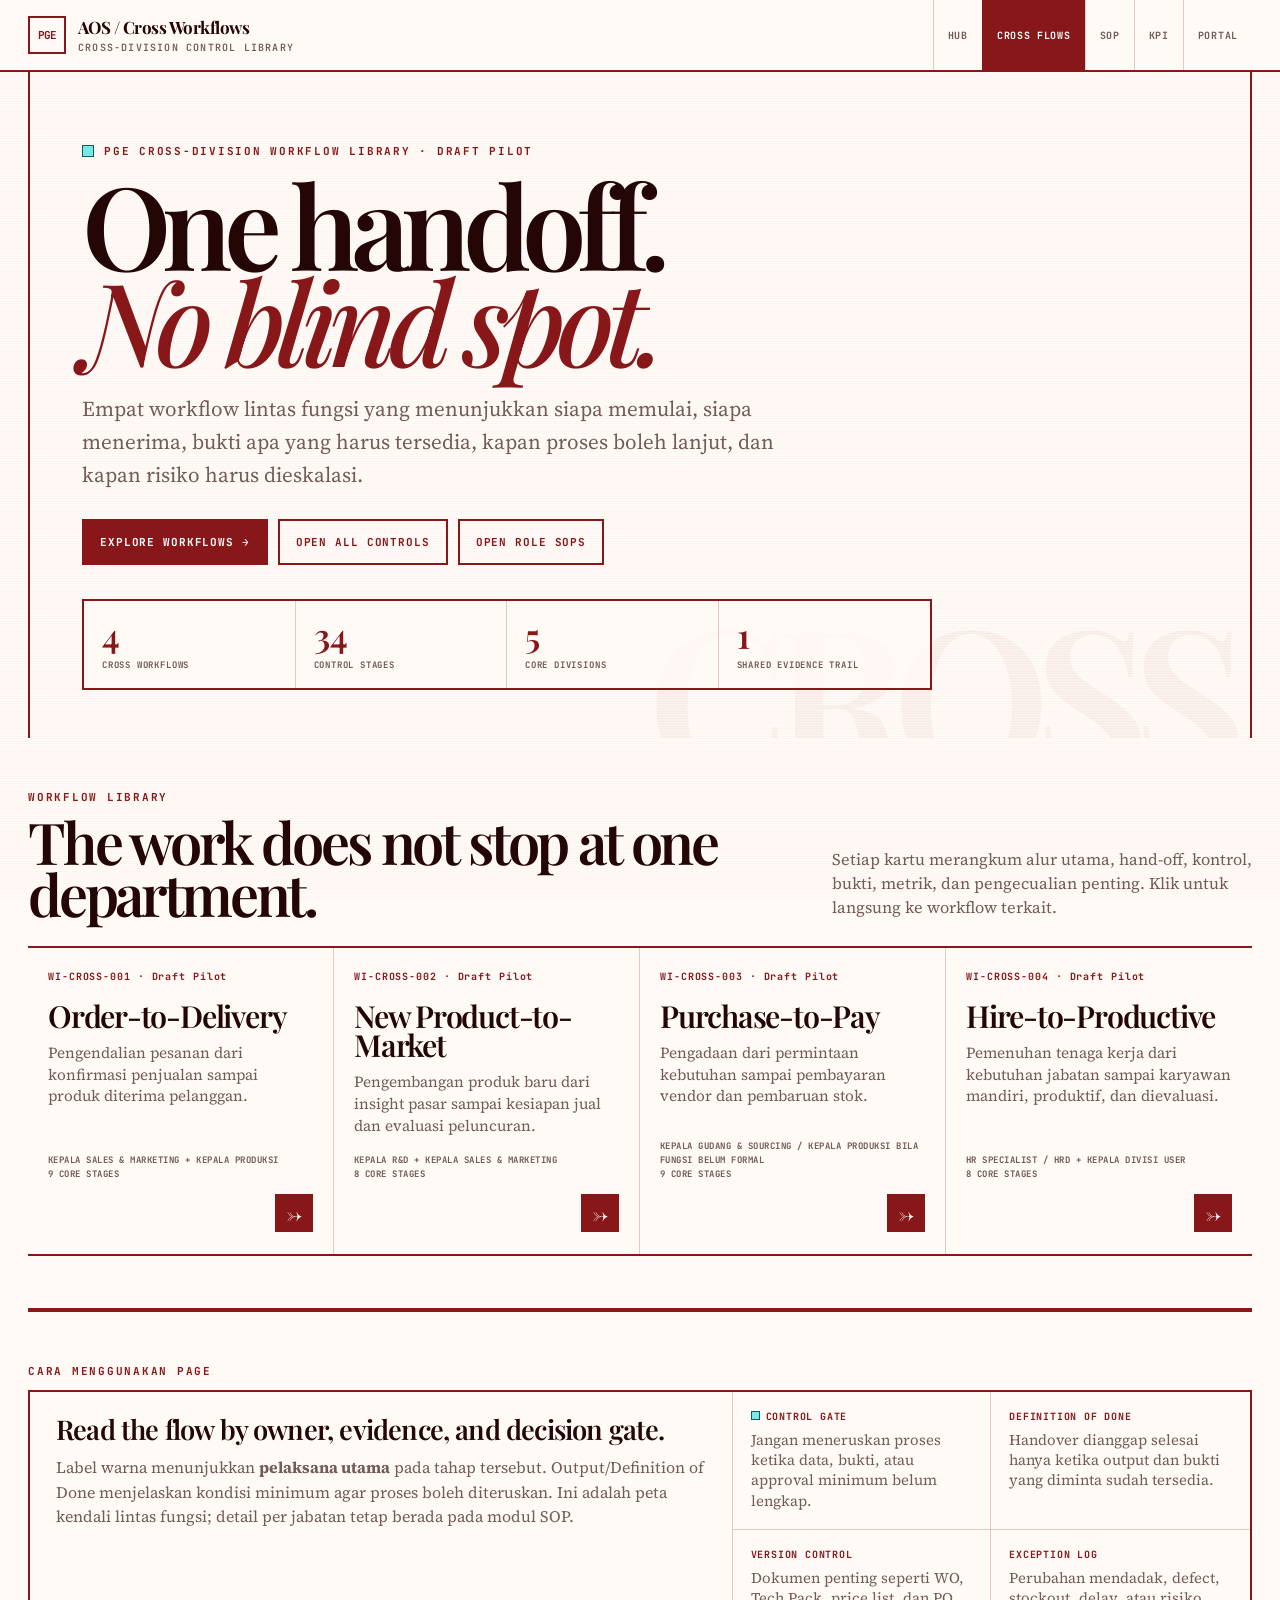
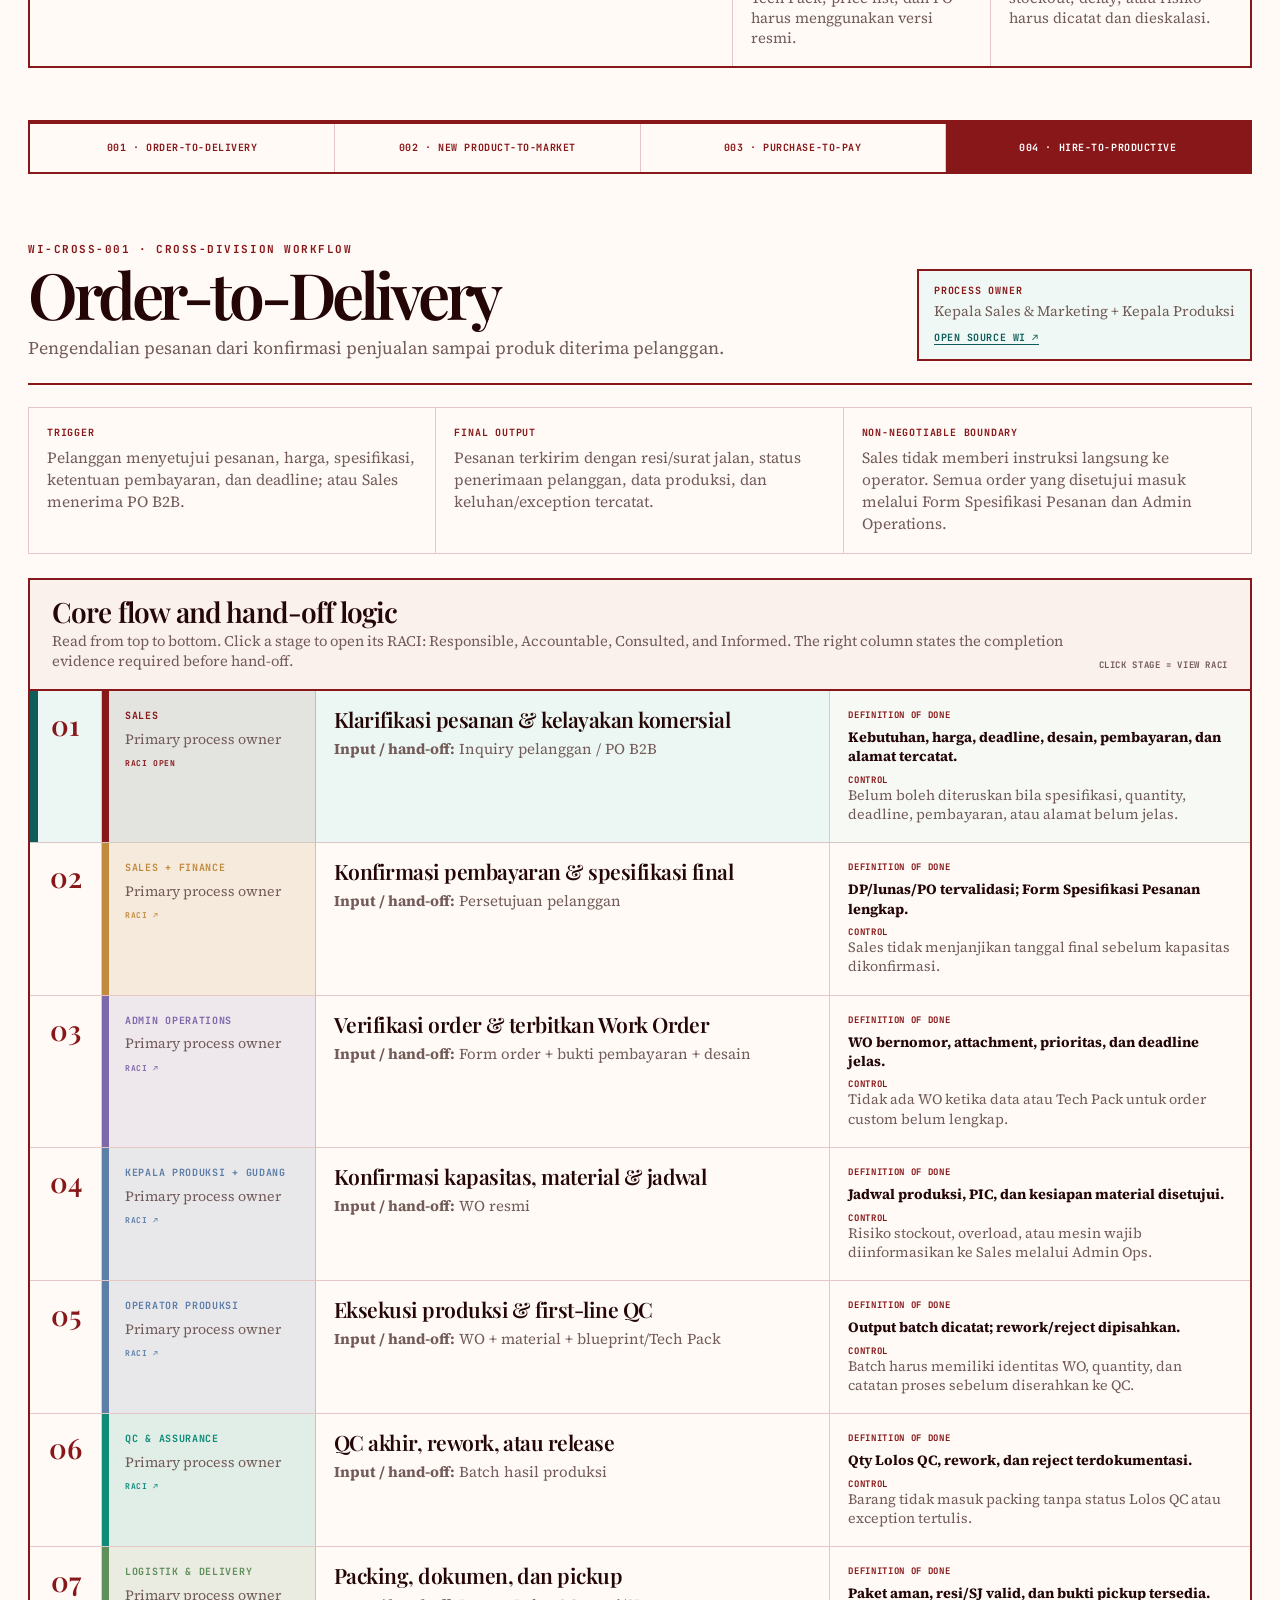
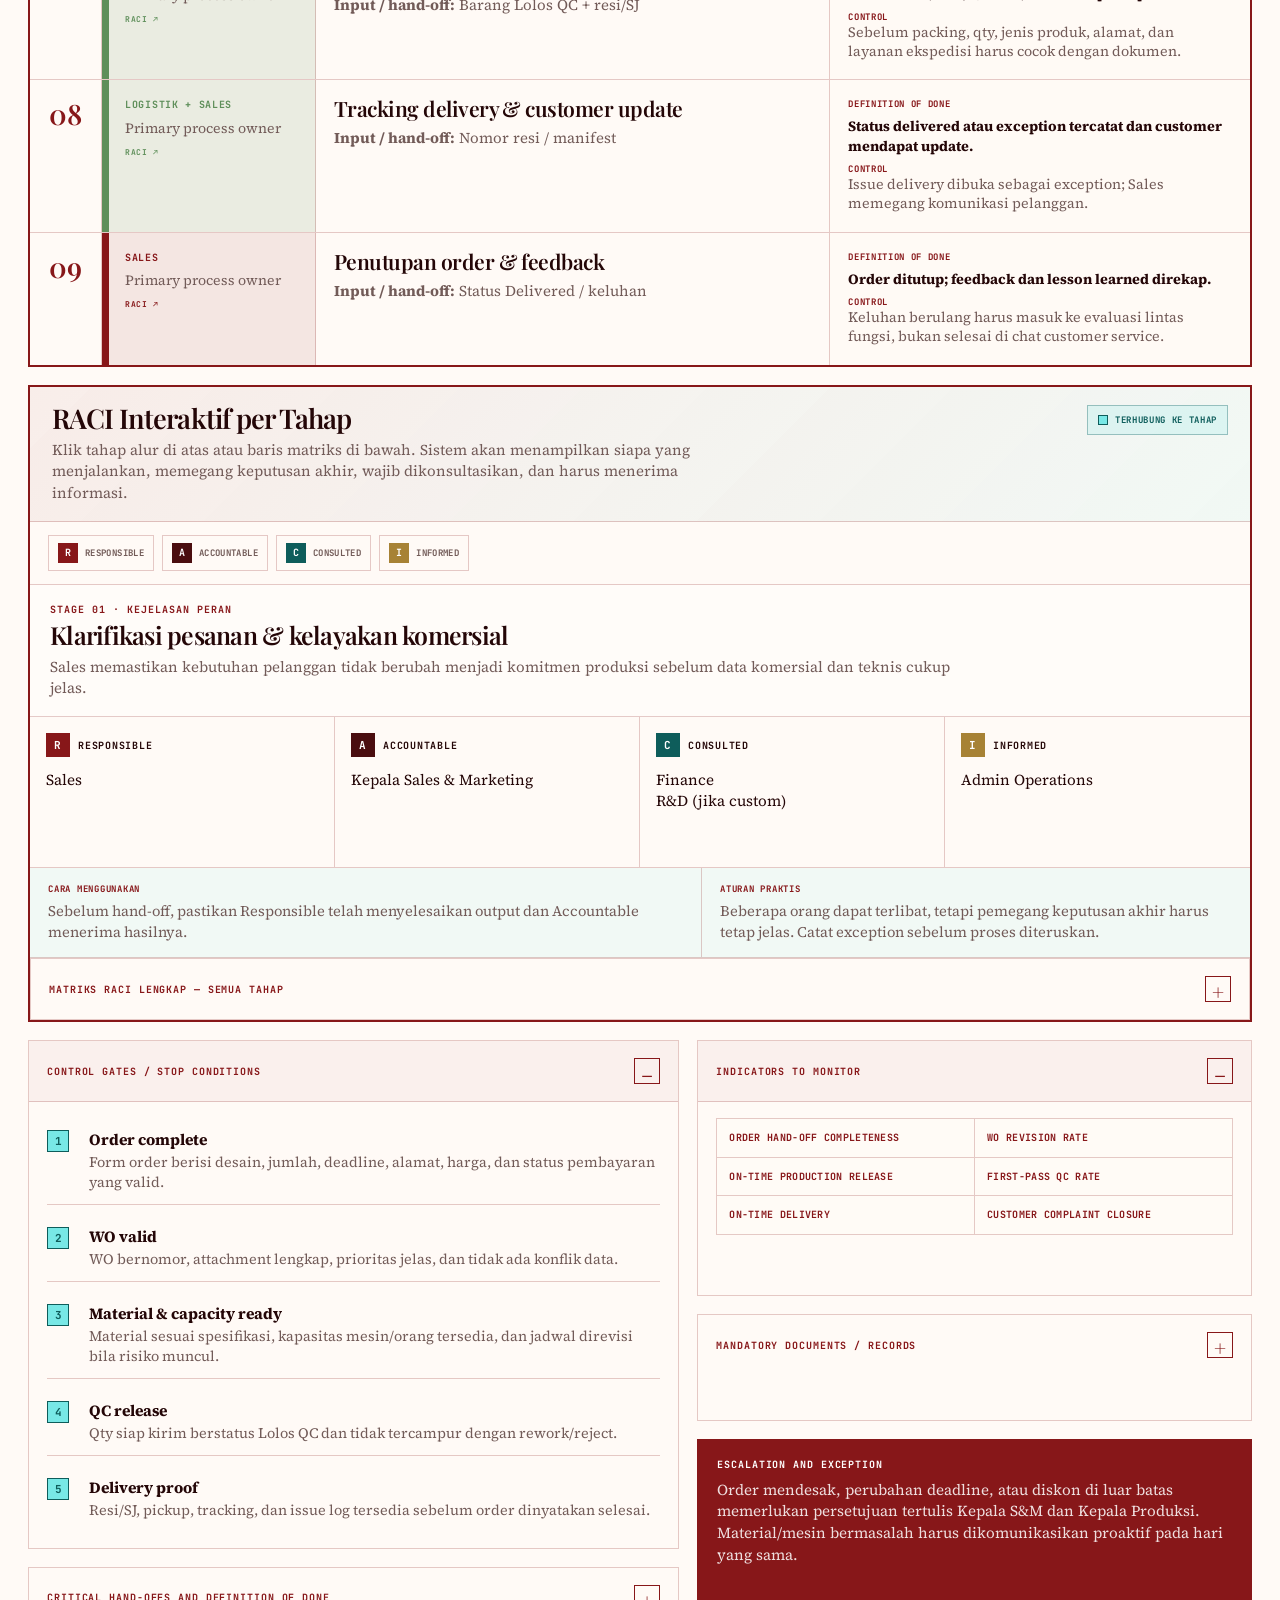
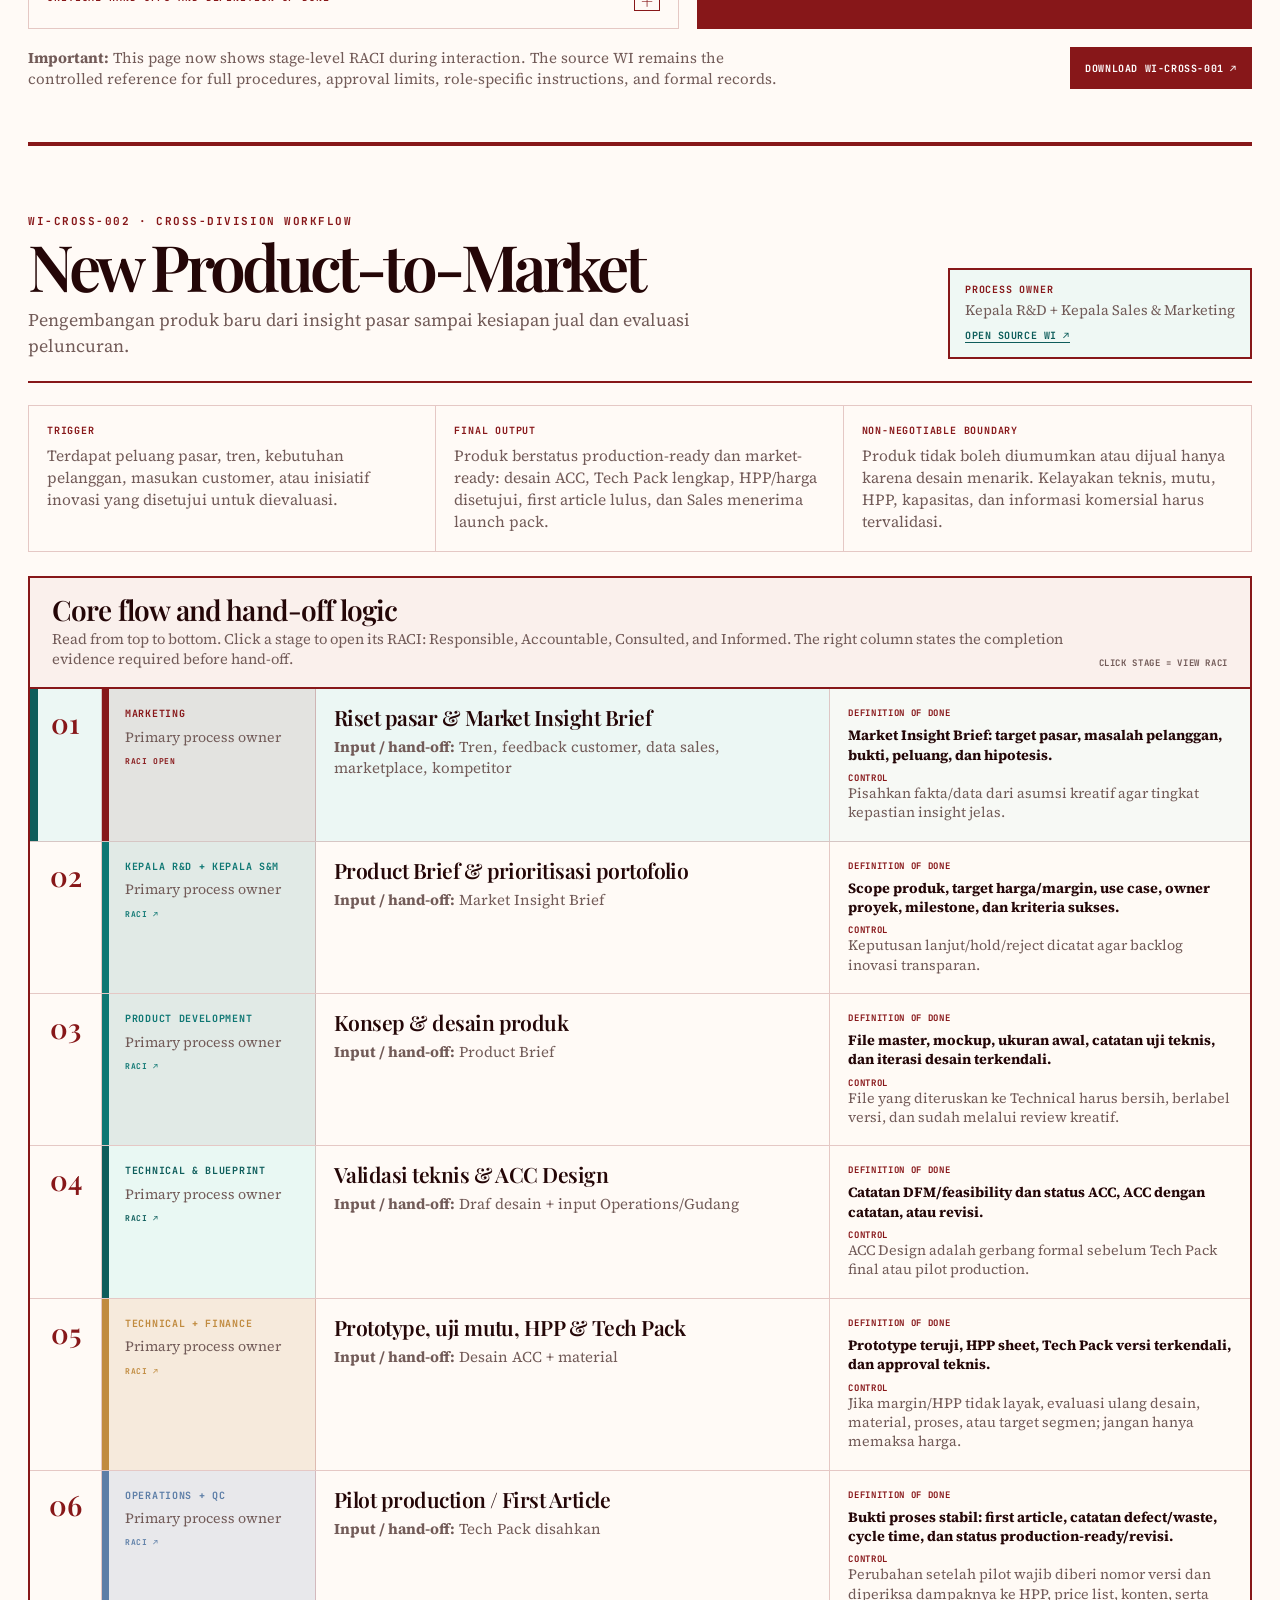
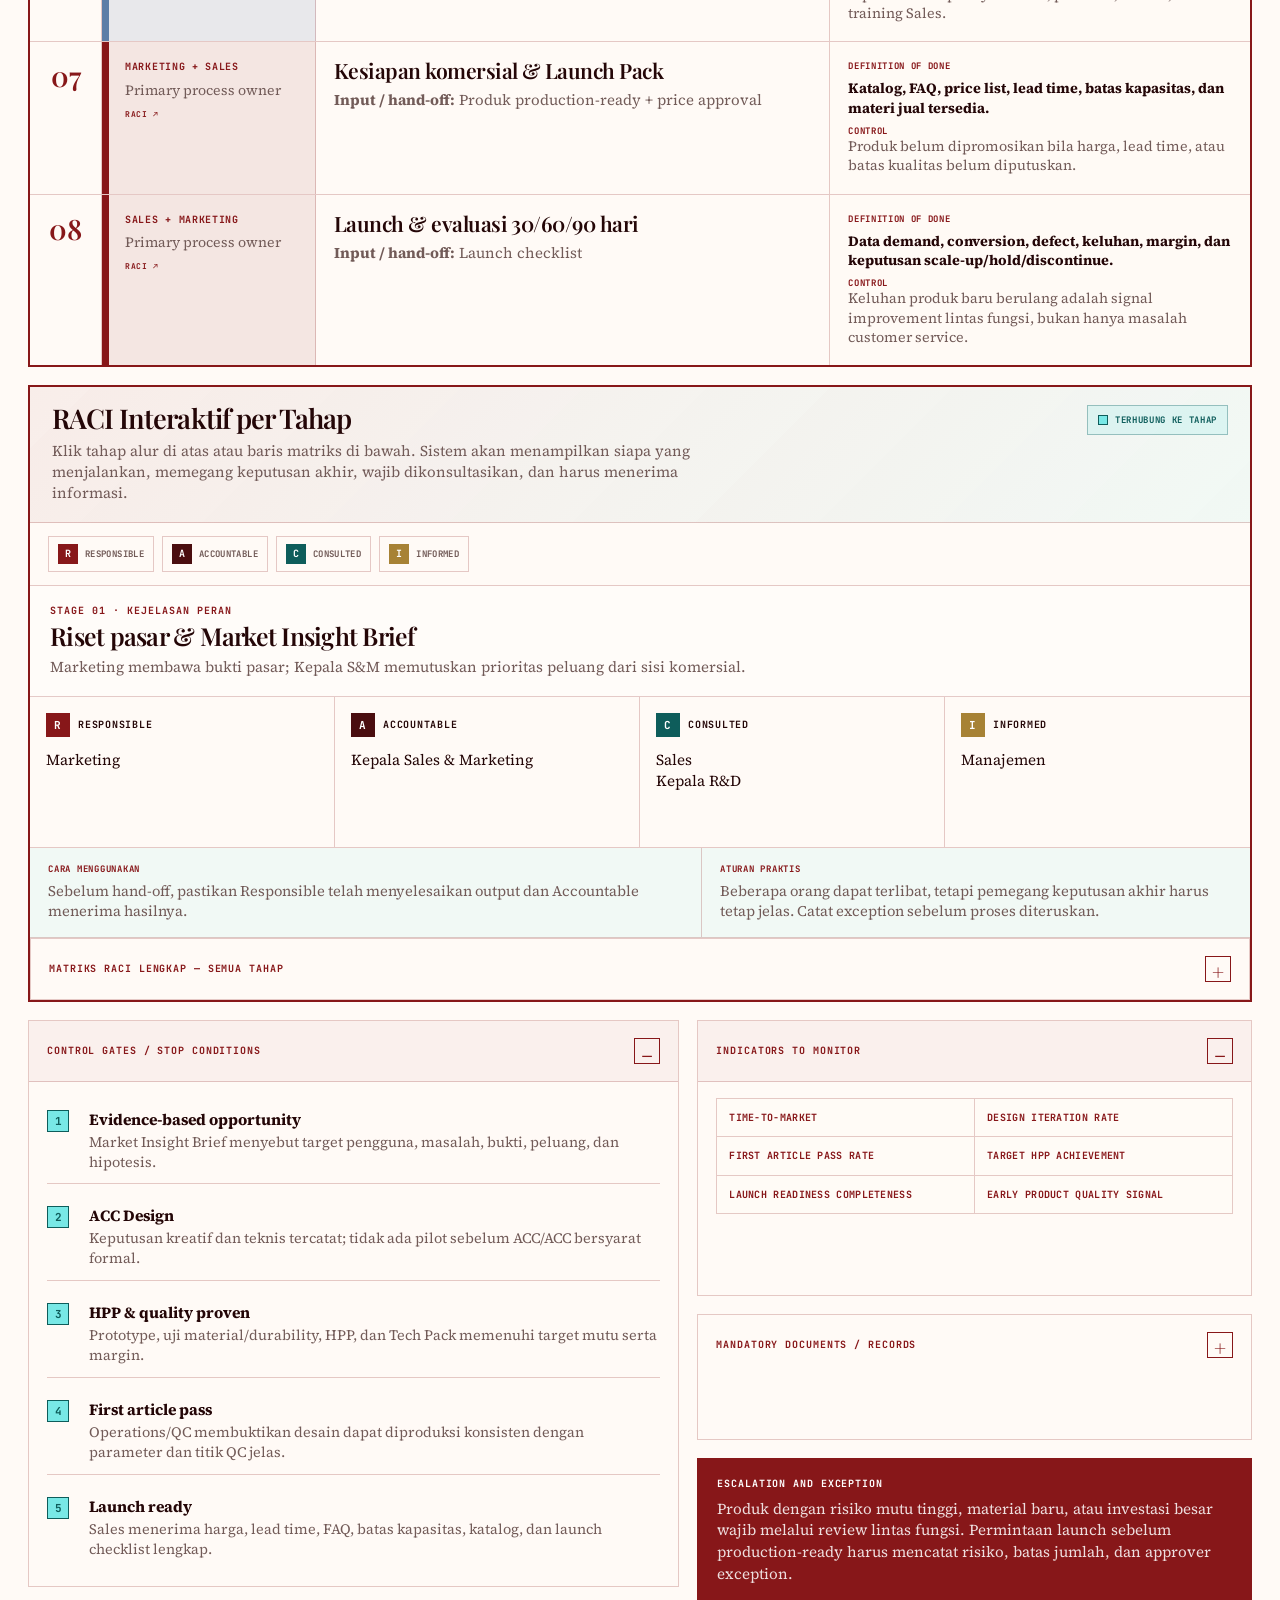
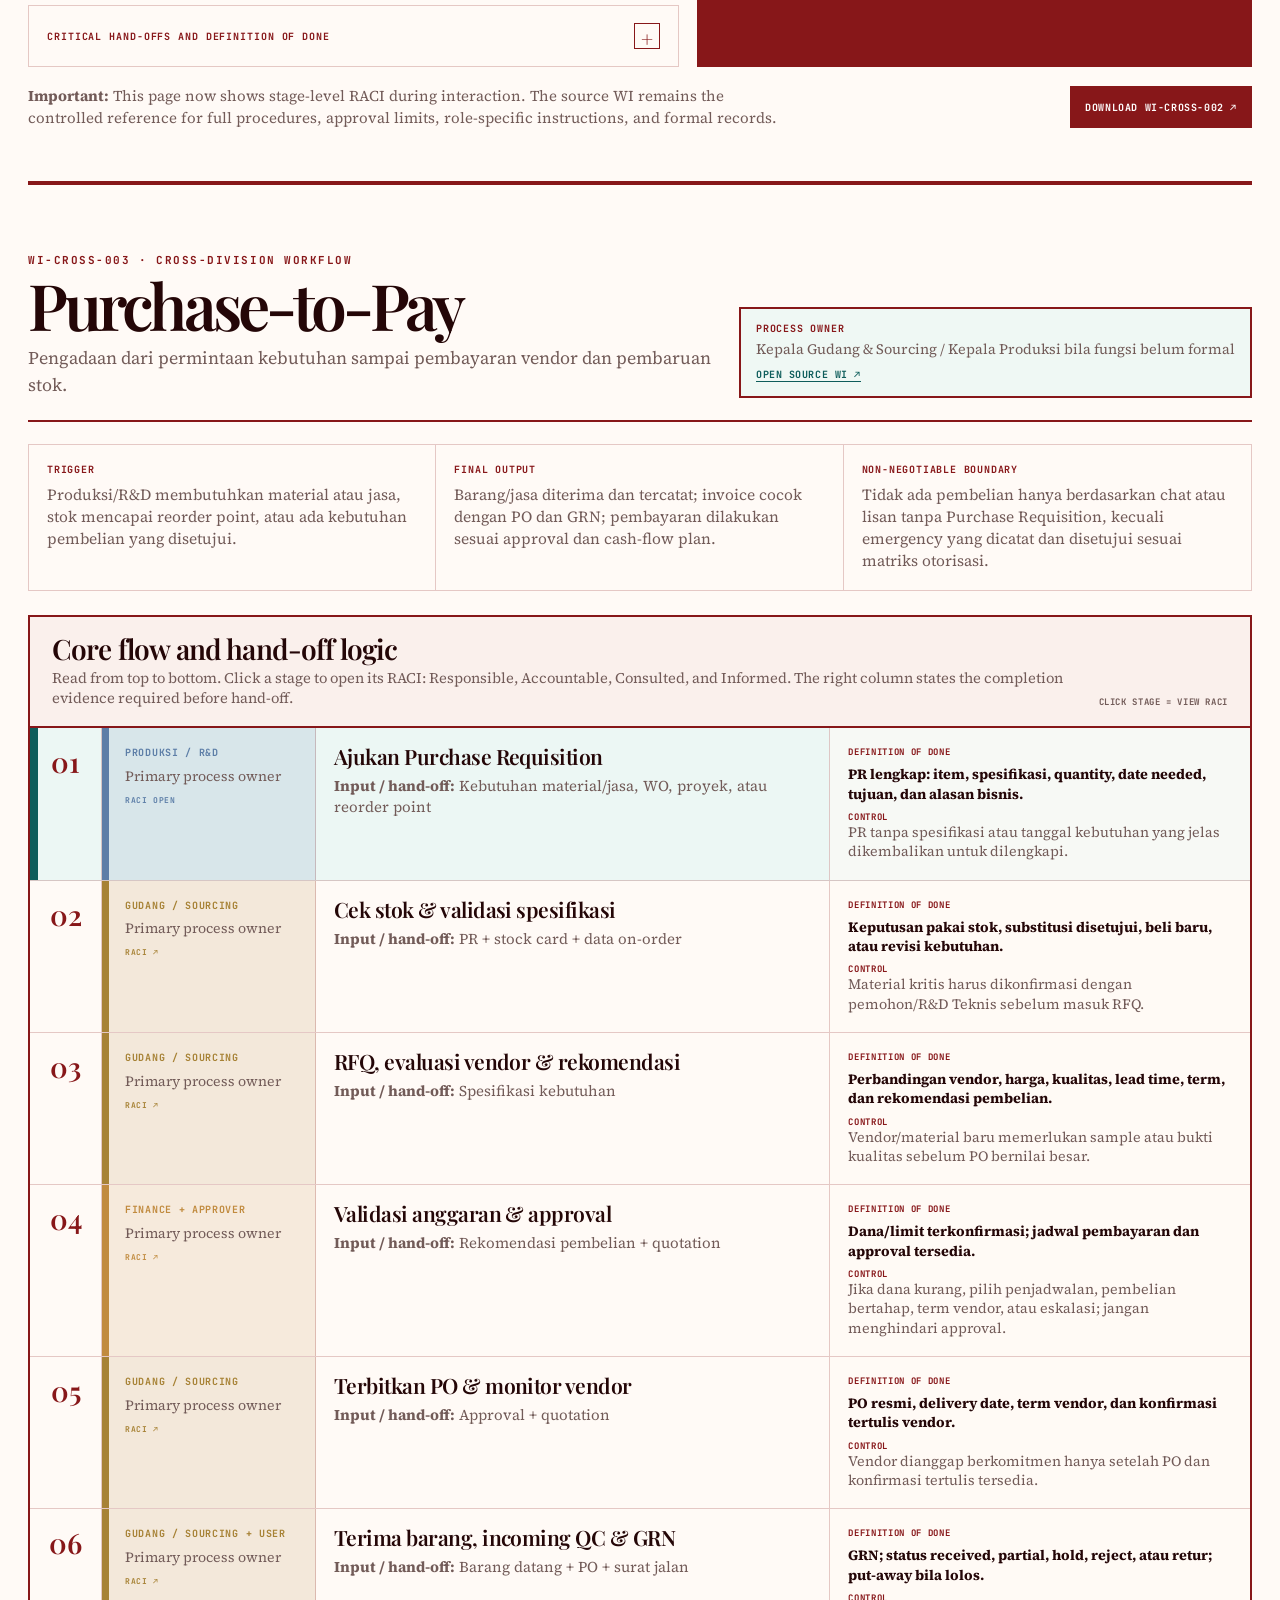
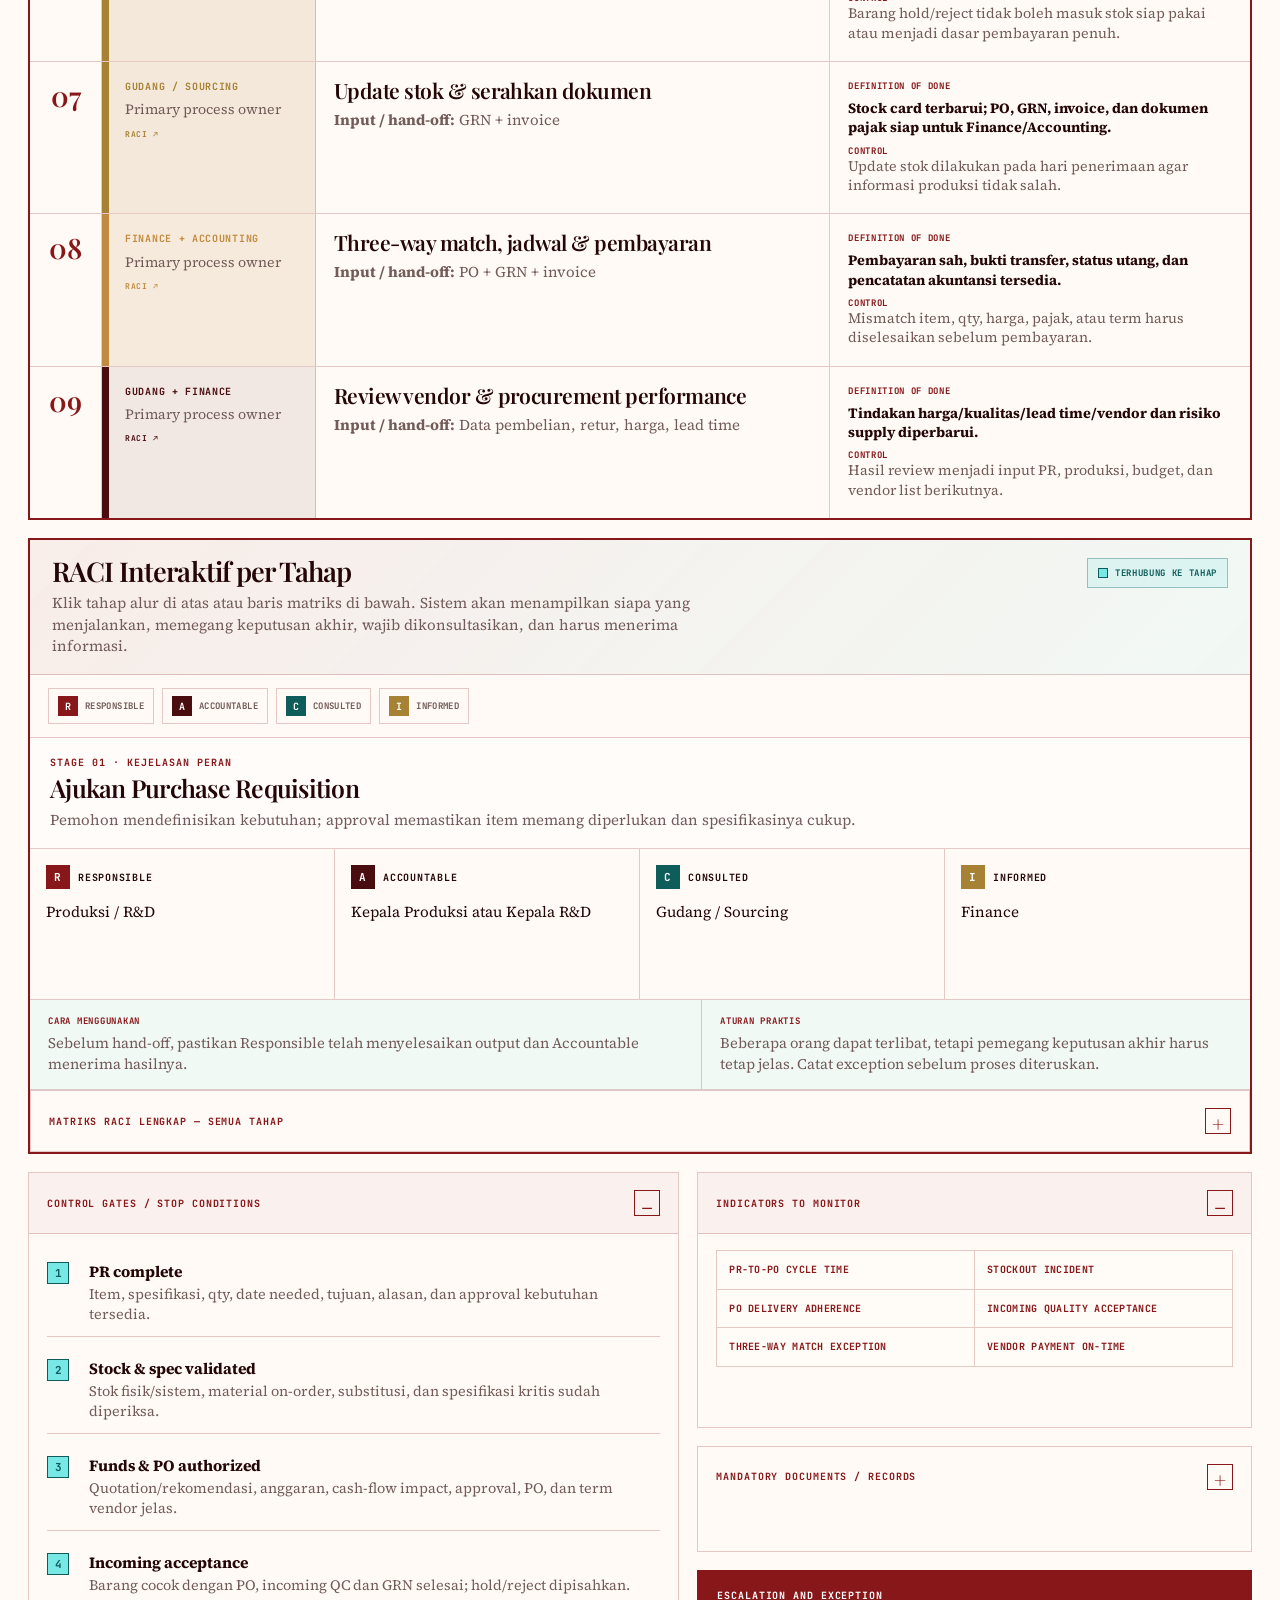
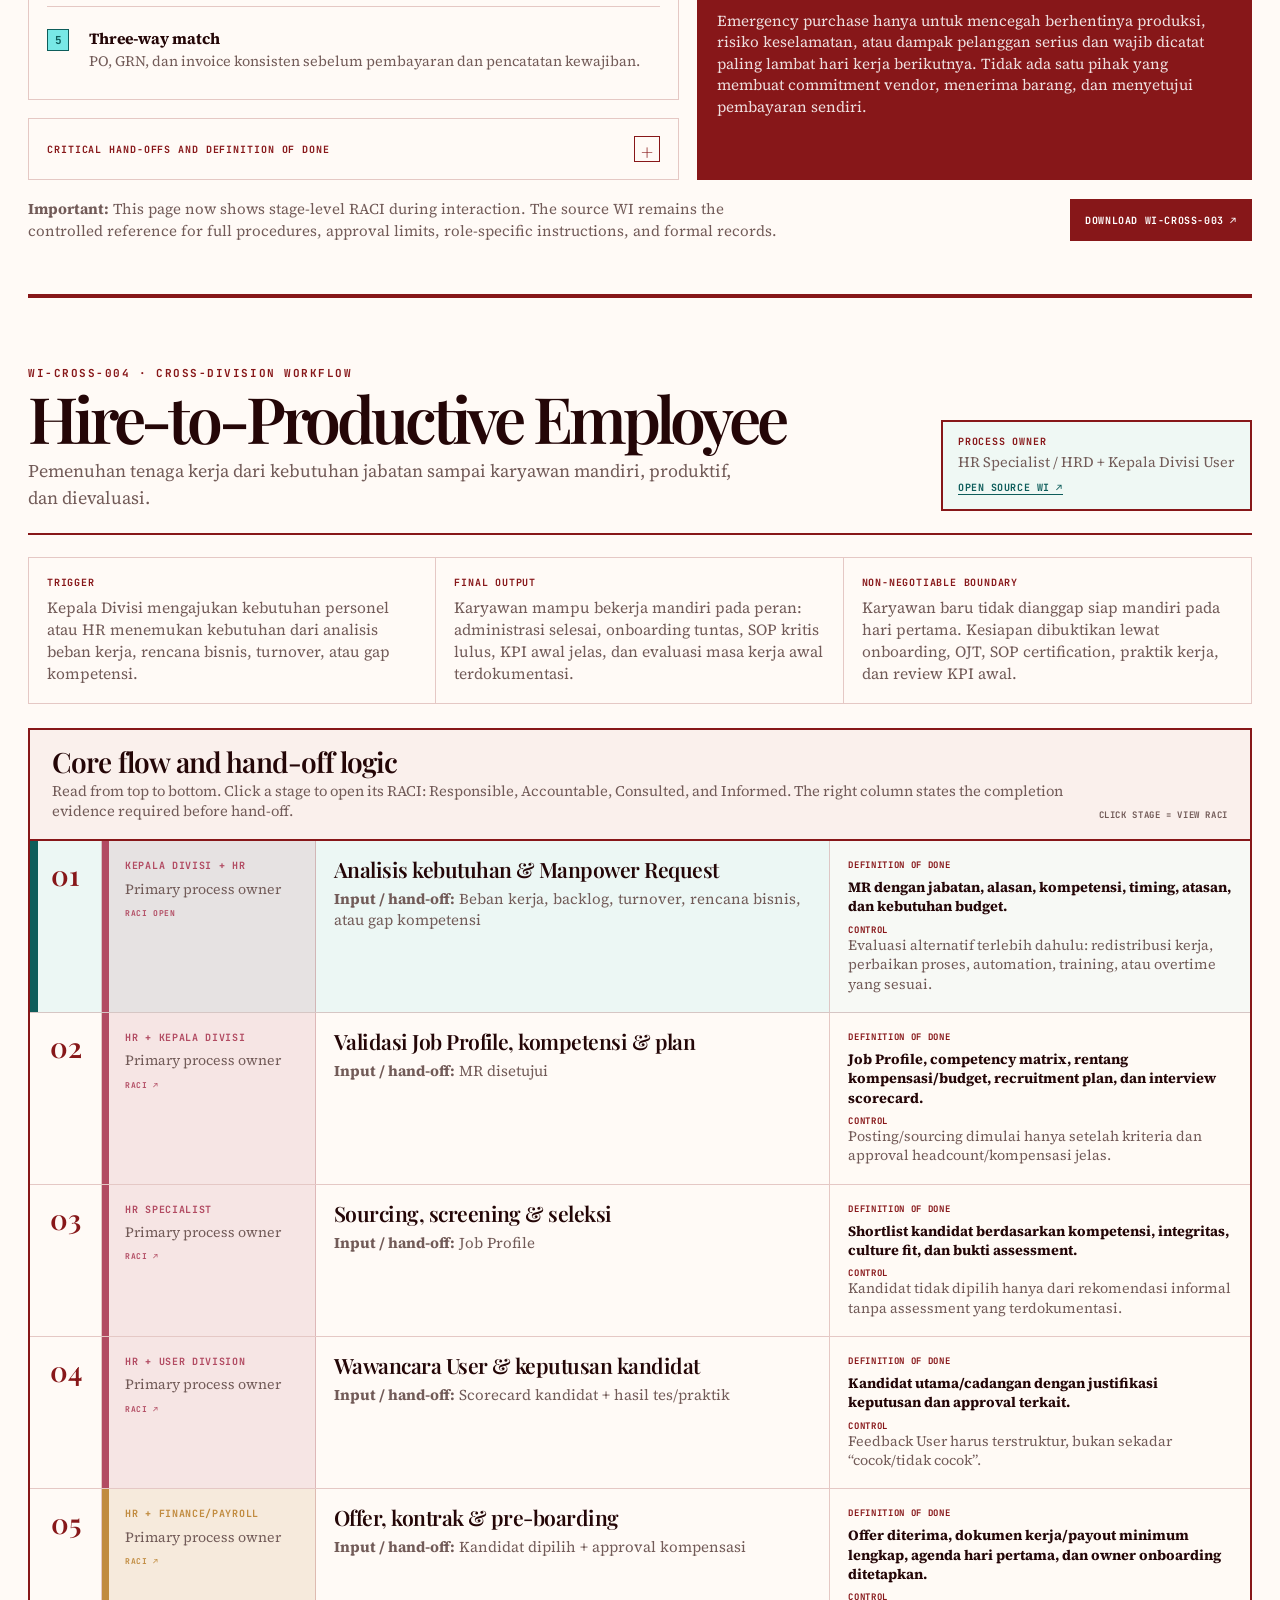
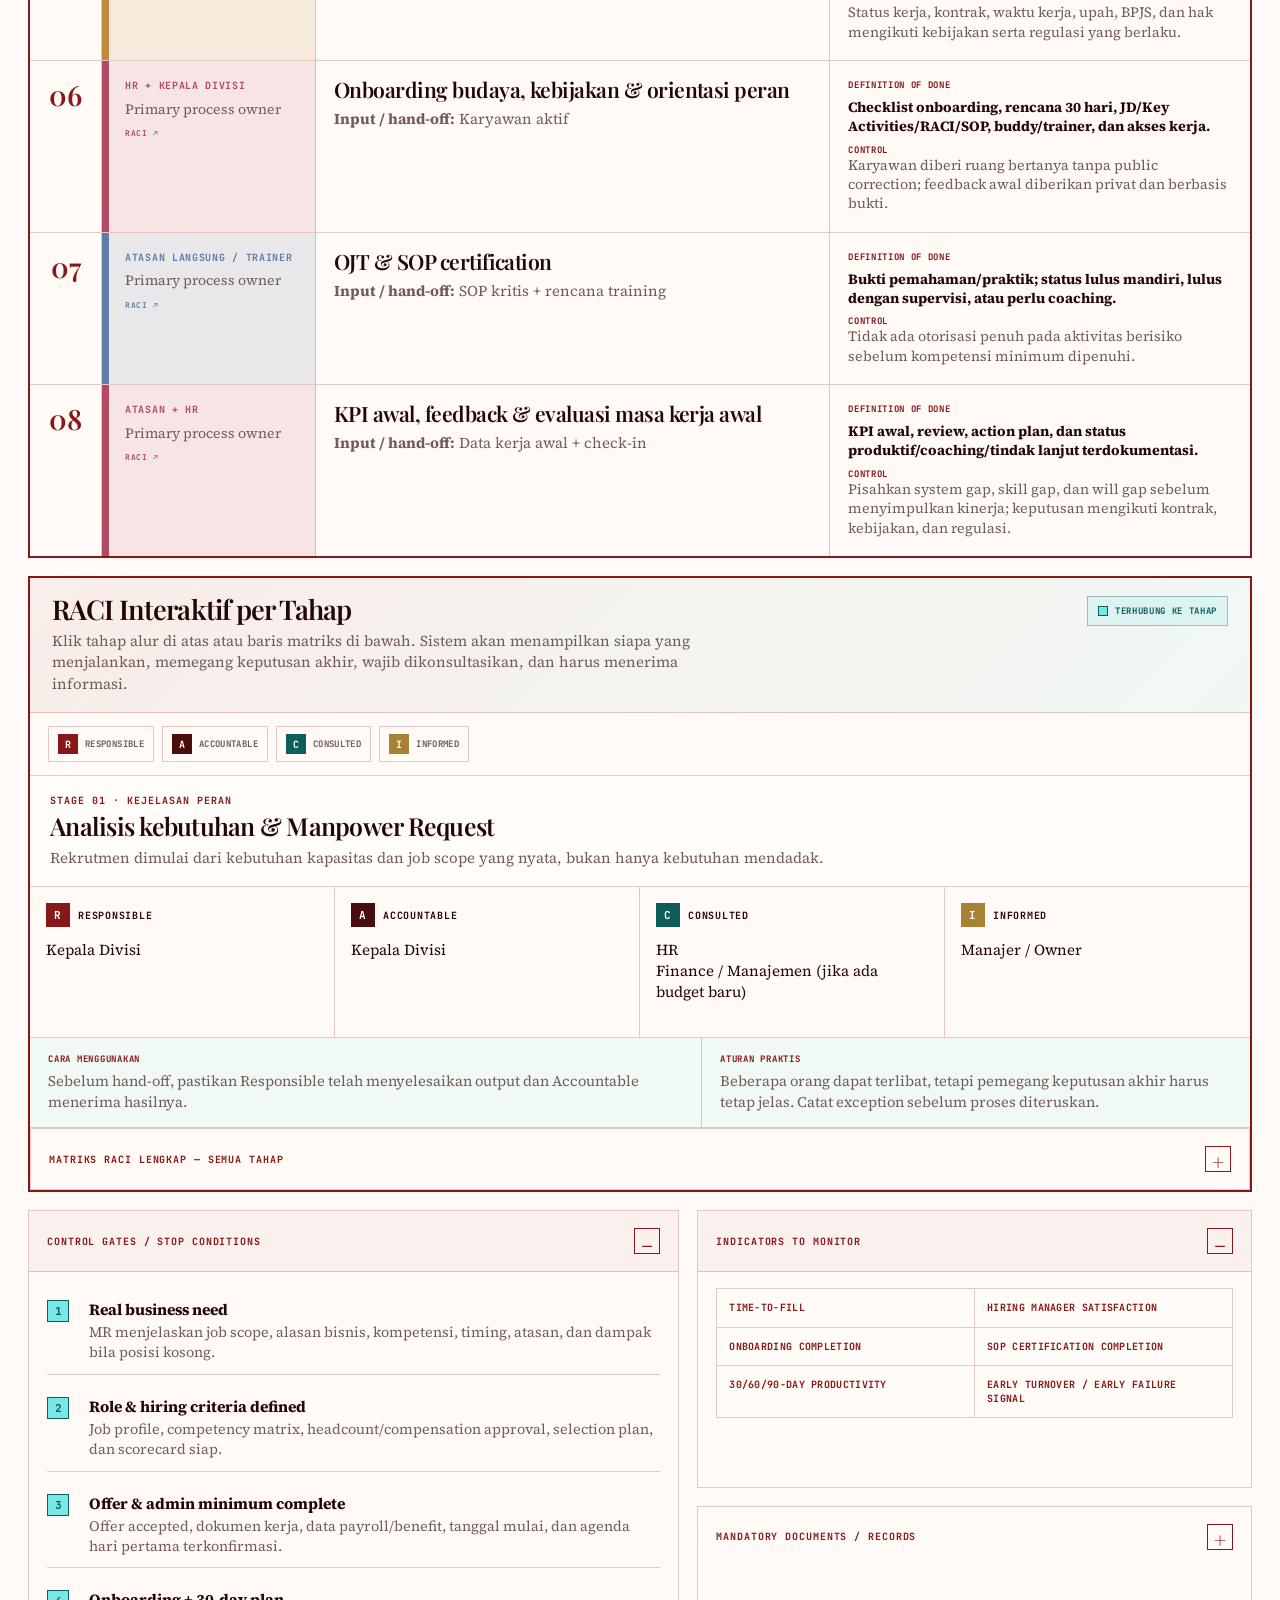
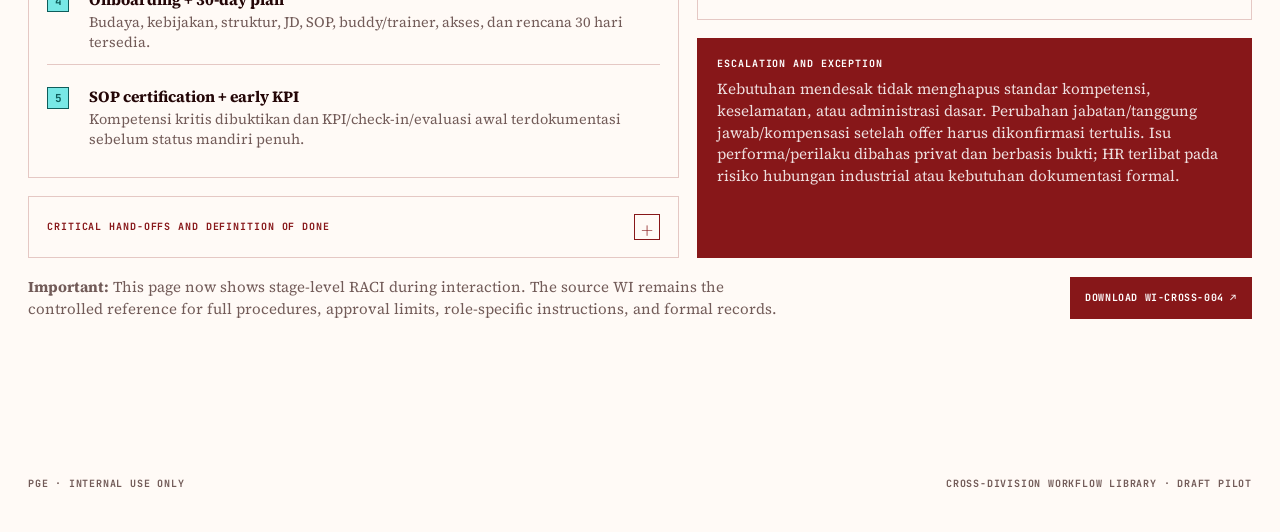
==== commit c7ff47a9: "Add files via upload" ====
--- a/cross-workflows.html
+++ b/cross-workflows.html
@@ -36,9 +36,32 @@
 .controls{display:flex;gap:8px;justify-content:flex-end;margin-bottom:14px}.tiny-btn{padding:8px 10px;border:1px solid var(--wine);background:transparent;color:var(--wine);font:700 9px "JetBrains Mono",monospace;letter-spacing:.07em;text-transform:uppercase;cursor:pointer}.tiny-btn:hover{background:var(--wine);color:#fff}
 footer{max-width:1320px;margin:auto;padding:22px 28px 42px;display:flex;justify-content:space-between;gap:20px;font:700 10px "JetBrains Mono",monospace;color:var(--muted);letter-spacing:.08em;text-transform:uppercase}
 :focus-visible{outline:3px solid var(--aqua-dark);outline-offset:4px}
+
+/* ═══════════════════════════════════════════════════════════
+   INTERACTIVE RACI EXPLORER
+   Click a workflow stage to see who is Responsible, Accountable,
+   Consulted, and Informed before the hand-off proceeds.
+   ═══════════════════════════════════════════════════════════ */
+.process-step{width:100%;padding:0;color:inherit;text-align:left;cursor:pointer;font-family:inherit;background:transparent;border-left:0;border-right:0;border-top:0}
+.process-step:hover{background:rgba(135,23,25,.045)}
+.process-step.is-selected{background:rgba(120,232,230,.14);box-shadow:inset 8px 0 0 var(--aqua-dark)}
+.process-step:focus-visible,.raci-matrix-stage:focus-visible{outline:3px solid var(--aqua-dark);outline-offset:-3px;z-index:2}
+.step-owner{position:relative}.step-owner:after{content:'RACI ↗';display:block;margin-top:10px;color:var(--role,var(--wine));font:700 8px "JetBrains Mono",monospace;letter-spacing:.08em;text-transform:uppercase}.process-step.is-selected .step-owner:after{content:'RACI OPEN'}
+.raci-explorer{margin-top:18px;border:2px solid var(--wine);background:rgba(255,250,246,.84)}
+.raci-head{display:flex;align-items:flex-start;justify-content:space-between;gap:20px;padding:18px 22px;border-bottom:1px solid var(--line);background:linear-gradient(135deg,rgba(135,23,25,.06),rgba(120,232,230,.10))}.raci-head h3{margin:0;font:600 1.7rem/1 "Playfair Display",Georgia,serif;letter-spacing:-.035em}.raci-head p{max-width:700px;margin:7px 0 0;color:var(--muted);font-size:.94rem;line-height:1.42}.raci-live{flex:0 0 auto;display:inline-flex;align-items:center;gap:7px;padding:8px 10px;border:1px solid rgba(14,93,91,.34);color:var(--aqua-dark);background:rgba(120,232,230,.18);font:700 9px "JetBrains Mono",monospace;letter-spacing:.075em;text-transform:uppercase;white-space:nowrap}.raci-live:before{content:'';width:8px;height:8px;background:var(--aqua);border:1px solid var(--aqua-dark)}
+.raci-legend{display:flex;gap:8px;flex-wrap:wrap;padding:13px 18px;border-bottom:1px solid var(--line);background:rgba(255,250,246,.72)}.raci-key{display:inline-flex;align-items:center;gap:7px;padding:7px 9px;border:1px solid var(--line);font:700 9px "JetBrains Mono",monospace;color:var(--muted);letter-spacing:.04em;text-transform:uppercase;background:#fffaf6}.raci-key b{display:grid;place-items:center;width:20px;height:20px;color:#fff;font-size:10px}.raci-key[data-raci="r"] b{background:var(--wine)}.raci-key[data-raci="a"] b{background:var(--owner)}.raci-key[data-raci="c"] b{background:var(--aqua-dark)}.raci-key[data-raci="i"] b{background:var(--warehouse)}
+.raci-selected{padding:18px 20px;border-bottom:1px solid var(--line);background:rgba(255,255,255,.34)}.raci-selected-label{font:700 10px "JetBrains Mono",monospace;color:var(--wine);letter-spacing:.1em;text-transform:uppercase}.raci-selected-title{margin:6px 0 0;font:600 1.55rem/1.03 "Playfair Display",Georgia,serif;letter-spacing:-.03em}.raci-selected-note{margin:8px 0 0;color:var(--muted);font-size:.94rem;line-height:1.42;max-width:900px}
+.raci-role-grid{display:grid;grid-template-columns:repeat(4,minmax(0,1fr));border-bottom:1px solid var(--line)}.raci-role-card{min-height:150px;padding:16px;border-right:1px solid var(--line);background:rgba(255,250,246,.76)}.raci-role-card:last-child{border-right:0}.raci-role-card h4{display:flex;align-items:center;gap:8px;margin:0;font:700 10px "JetBrains Mono",monospace;letter-spacing:.075em;text-transform:uppercase}.raci-letter{display:grid;place-items:center;width:24px;height:24px;color:#fff;font-size:11px}.raci-role-card[data-raci="r"] .raci-letter{background:var(--wine)}.raci-role-card[data-raci="a"] .raci-letter{background:var(--owner)}.raci-role-card[data-raci="c"] .raci-letter{background:var(--aqua-dark)}.raci-role-card[data-raci="i"] .raci-letter{background:var(--warehouse)}.raci-role-card p{margin:13px 0 0;color:var(--ink);font-size:.95rem;line-height:1.38}.raci-empty{color:var(--muted)!important;font-style:italic}
+.raci-meaning{display:grid;grid-template-columns:1.1fr .9fr;gap:0;border-bottom:1px solid var(--line);background:rgba(120,232,230,.10)}.raci-meaning>div{padding:15px 18px}.raci-meaning>div+div{border-left:1px solid var(--line)}.raci-meaning b{display:block;color:var(--wine);font:700 9px "JetBrains Mono",monospace;letter-spacing:.085em;text-transform:uppercase}.raci-meaning p{margin:6px 0 0;color:var(--muted);font-size:.92rem;line-height:1.4}
+.raci-matrix{padding:0!important;overflow:auto}.raci-matrix-grid{min-width:980px}.raci-matrix-head,.raci-matrix-stage{display:grid;grid-template-columns:58px minmax(220px,1.25fr) repeat(4,minmax(145px,.8fr));gap:0}.raci-matrix-head{background:rgba(135,23,25,.06);border-bottom:1px solid var(--line);color:var(--wine);font:700 9px "JetBrains Mono",monospace;letter-spacing:.06em;text-transform:uppercase}.raci-matrix-head span{padding:12px 10px;border-right:1px solid var(--line)}.raci-matrix-head span:last-child{border-right:0}.raci-matrix-stage{width:100%;padding:0;background:transparent;border:0;border-bottom:1px solid var(--line);text-align:left;cursor:pointer;color:inherit;font-family:inherit}.raci-matrix-stage:last-child{border-bottom:0}.raci-matrix-stage:hover,.raci-matrix-stage.is-selected{background:rgba(120,232,230,.16)}.raci-matrix-stage>span{min-height:58px;display:flex;align-items:center;padding:9px 10px;border-right:1px solid var(--line);font-size:.84rem;line-height:1.3}.raci-matrix-stage>span:last-child{border-right:0}.raci-matrix-stage .raci-num{justify-content:center;color:var(--wine);font:700 12px "JetBrains Mono",monospace}.raci-matrix-stage .raci-stage-title{font:600 .98rem/1.15 "Source Serif 4",Georgia,serif;color:var(--ink)}.raci-matrix-stage .raci-cell{font-size:.78rem;color:var(--muted)}.raci-matrix-stage .raci-cell.r{border-top:3px solid var(--wine)}.raci-matrix-stage .raci-cell.a{border-top:3px solid var(--owner)}.raci-matrix-stage .raci-cell.c{border-top:3px solid var(--aqua-dark)}.raci-matrix-stage .raci-cell.i{border-top:3px solid var(--warehouse)}
+
 @media(max-width:1080px){.library-grid{grid-template-columns:1fr 1fr}.library-card:nth-child(2){border-right:0}.library-card:nth-child(-n+2){border-bottom:1px solid var(--line)}.process-step{grid-template-columns:58px 190px minmax(0,1fr)}.step-proof{grid-column:3;border-left:0;border-top:1px solid var(--line)}.step-main{border-right:0}.workflow-details{grid-template-columns:1fr}.context-grid{grid-template-columns:1fr 1fr}.context-card:nth-child(2){border-right:0}.context-card:last-child{grid-column:1/-1;border-top:1px solid var(--line)}}
 @media(max-width:760px){.nav{min-height:62px;padding:0 16px}.nav-links .nav-link{min-height:62px;padding:0 9px;font-size:8px}.nav-links .nav-link:nth-child(1),.nav-links .nav-link:nth-child(4){display:none}.brand-sub{display:none}main{padding:0 16px 42px}.hero{padding:58px 22px 32px}.hero h1{font-size:clamp(3.15rem,15vw,5.6rem)}.hero-stats{grid-template-columns:1fr 1fr}.hero-stat:nth-child(2){border-right:0}.hero-stat:nth-child(-n+2){border-bottom:1px solid var(--line)}.section{padding:40px 0}.section-head{display:block}.section-head p{margin-top:15px}.library-grid{grid-template-columns:1fr}.library-card{min-height:210px;border-right:0;border-bottom:1px solid var(--line)}.library-card:last-child{border-bottom:0}.reading-guide{grid-template-columns:1fr}.guide-rules{border-left:0;border-top:1px solid var(--line)}.flow-switcher{top:62px}.workflow{padding:48px 0 38px}.workflow-top{grid-template-columns:1fr}.doc-badge{min-width:0}.context-grid{grid-template-columns:1fr}.context-card,.context-card:nth-child(2){border-right:0;border-bottom:1px solid var(--line)}.context-card:last-child{border-bottom:0}.process-head{display:block}.role-note{margin-top:8px;white-space:normal}.process-step{display:grid;grid-template-columns:44px minmax(0,1fr)}.step-index{padding-top:16px;font-size:1.4rem}.step-owner{border-right:0;padding:14px}.step-main{grid-column:2;padding:14px;border-top:1px solid var(--line)}.step-proof{grid-column:2;padding:14px}.workflow-details{grid-template-columns:1fr}.chip-list,.metric-grid{grid-template-columns:1fr}.workflow-bottom{align-items:flex-start;flex-direction:column}.source-link{white-space:normal;text-align:center}footer{padding:18px 16px 32px;display:block;line-height:1.7}}
 @media(prefers-reduced-motion:reduce){*,*::before,*::after{scroll-behavior:auto!important;transition:none!important}}
+
+@media(max-width:1080px){.raci-role-grid{grid-template-columns:1fr 1fr}.raci-role-card:nth-child(2){border-right:0}.raci-role-card:nth-child(-n+2){border-bottom:1px solid var(--line)}.raci-meaning{grid-template-columns:1fr}.raci-meaning>div+div{border-left:0;border-top:1px solid var(--line)}}
+@media(max-width:760px){.raci-head{display:block;padding:16px}.raci-live{margin-top:12px}.raci-selected{padding:15px}.raci-role-grid{grid-template-columns:1fr}.raci-role-card,.raci-role-card:nth-child(2){min-height:auto;border-right:0;border-bottom:1px solid var(--line)}.raci-role-card:last-child{border-bottom:0}.raci-meaning>div{padding:14px 15px}.raci-legend{padding:11px 13px}.raci-key{flex:1;min-width:135px}.raci-matrix-head,.raci-matrix-stage{grid-template-columns:48px minmax(190px,1.25fr) repeat(4,minmax(125px,.8fr))}}
+
 </style>
 </head>
 <body>
@@ -71,7 +94,7 @@
   </section>
 
   <section class="section" aria-labelledby="reading-title">
-    <div class="section-label">How to use this page</div>
+    <div class="section-label">Cara menggunakan page</div>
     <div class="reading-guide"><div class="guide-main"><h3 id="reading-title">Read the flow by owner, evidence, and decision gate.</h3><p>Label warna menunjukkan <strong>pelaksana utama</strong> pada tahap tersebut. Output/Definition of Done menjelaskan kondisi minimum agar proses boleh diteruskan. Ini adalah peta kendali lintas fungsi; detail per jabatan tetap berada pada modul SOP.</p></div><div class="guide-rules"><div class="guide-rule"><b><span class="key"></span>Control gate</b>Jangan meneruskan proses ketika data, bukti, atau approval minimum belum lengkap.</div><div class="guide-rule"><b>Definition of Done</b>Handover dianggap selesai hanya ketika output dan bukti yang diminta sudah tersedia.</div><div class="guide-rule"><b>Version control</b>Dokumen penting seperti WO, Tech Pack, price list, dan PO harus menggunakan versi resmi.</div><div class="guide-rule"><b>Exception log</b>Perubahan mendadak, defect, stockout, delay, atau risiko harus dicatat dan dieskalasi.</div></div></div>
   </section>
 
@@ -97,8 +120,8 @@
 }
 
 function contextCard(label, value){ return `<article class="context-card"><b>${esc(label)}</b><p>${esc(value)}</p></article>`; }
-function stepCard(step){
-  return `<article class="process-step ${roleClass(step.tone)}">
+function stepCard(w, step, index){
+  return `<article class="process-step ${roleClass(step.tone)}" data-raci-workflow="${esc(w.id)}" data-raci-step="${index}" aria-controls="${esc(w.id)}-raci-panel" aria-pressed="false" role="button" tabindex="0">
     <div class="step-index">${esc(step.n)}</div>
     <div class="step-owner"><b>${esc(step.role)}</b><span>Primary process owner</span></div>
     <div class="step-main"><h4>${esc(step.title)}</h4><p><strong>Input / hand-off:</strong> ${esc(step.input)}</p></div>
@@ -109,14 +132,28 @@
 function handoffs(w){ return w.handoffs.map(h=>`<div class="handoff"><b>${esc(h[0])}</b><p>${esc(h[1])}</p></div>`).join(''); }
 function metrics(w){ return `<div class="metric-grid">${w.metrics.map(m=>`<div class="metric">${esc(m)}</div>`).join('')}</div>`; }
 function records(w){ return `<div class="chip-list">${w.records.map(r=>`<span class="chip">${esc(r)}</span>`).join('')}</div>`; }
+
+const RACI_BY_WORKFLOW = {"order": [{"r": ["Sales"], "a": ["Kepala Sales & Marketing"], "c": ["Finance", "R&D (jika custom)"], "i": ["Admin Operations"], "note": "Sales memastikan kebutuhan pelanggan tidak berubah menjadi komitmen produksi sebelum data komersial dan teknis cukup jelas."}, {"r": ["Sales", "Finance (payment verification)"], "a": ["Kepala Sales & Marketing"], "c": ["Admin Operations"], "i": ["Kepala Produksi"], "note": "Pembayaran/PO dan spesifikasi akhir harus konsisten sebelum Admin Operations menerima hand-off."}, {"r": ["Admin Operations"], "a": ["Kepala Produksi"], "c": ["Sales", "R&D", "Gudang / Sourcing"], "i": ["Sales & Marketing"], "note": "Admin Operations menerbitkan WO; Kepala Produksi bertanggung jawab atas kesiapan WO untuk dieksekusi."}, {"r": ["Kepala Produksi"], "a": ["Kepala Produksi"], "c": ["Gudang / Sourcing", "Admin Operations", "QC"], "i": ["Sales", "Admin Operations"], "note": "Kapasitas, material, jadwal, dan PIC harus realistis sebelum pekerjaan dimulai."}, {"r": ["Operator Produksi"], "a": ["Kepala Produksi"], "c": ["R&D Teknis (bila diperlukan)"], "i": ["Admin Operations"], "note": "Operator menjalankan proses dan First-Line QC; Kepala Produksi memastikan pengendalian operasi."}, {"r": ["Staff QC"], "a": ["Kepala Produksi"], "c": ["R&D Teknis (jika ada deviasi)"], "i": ["Admin Operations", "Logistik & Delivery"], "note": "QC menetapkan Lolos QC, Rework, atau Reject; pelepasan operasional tetap berada pada Kepala Produksi."}, {"r": ["Logistik & Delivery"], "a": ["Kepala Gudang & Sourcing / Kepala Produksi*"], "c": ["Admin Operations", "QC"], "i": ["Sales"], "note": "Packing dan serah-terima kurir hanya dimulai setelah status Lolos QC dan dokumen pengiriman valid."}, {"r": ["Logistik & Delivery", "Sales"], "a": ["Kepala Sales & Marketing"], "c": ["Admin Operations"], "i": ["Pelanggan", "Manajemen"], "note": "Logistik menjaga fakta tracking; Sales memastikan komunikasi pelanggan konsisten."}, {"r": ["Sales"], "a": ["Kepala Sales & Marketing"], "c": ["Kepala Produksi", "QC", "Logistik", "HR (jika konflik)"], "i": ["Manajemen"], "note": "Keluhan ditutup dengan bukti dan pembelajaran proses, bukan hanya jawaban customer service."}], "product": [{"r": ["Marketing"], "a": ["Kepala Sales & Marketing"], "c": ["Sales", "Kepala R&D"], "i": ["Manajemen"], "note": "Marketing membawa bukti pasar; Kepala S&M memutuskan prioritas peluang dari sisi komersial."}, {"r": ["Kepala R&D"], "a": ["Kepala R&D"], "c": ["Kepala Sales & Marketing", "Finance", "Operations"], "i": ["Manajemen"], "note": "Product Brief menetapkan masalah, target harga, margin, ruang lingkup, dan kriteria sukses."}, {"r": ["Product Development / Designer"], "a": ["Kepala R&D"], "c": ["Marketing", "Technical Specialist"], "i": ["Operations", "Sales"], "note": "Desain diterjemahkan dari Product Brief dan wajib memakai versi file yang terkendali."}, {"r": ["Technical & Blueprint Specialist"], "a": ["Kepala R&D"], "c": ["Kepala Produksi", "Gudang / Sourcing", "Product Development"], "i": ["Kepala Sales & Marketing"], "note": "ACC Design memastikan desain telah diuji terhadap mesin, bahan, metode kerja, dan risiko produksi."}, {"r": ["Technical & Blueprint Specialist"], "a": ["Kepala R&D"], "c": ["Finance", "QC Operations", "Gudang / Sourcing"], "i": ["Manajemen"], "note": "Prototype, durability test, HPP, dan Tech Pack harus mendukung keputusan teknis sebelum pilot."}, {"r": ["Kepala Produksi"], "a": ["Kepala Produksi"], "c": ["Technical Specialist", "QC", "R&D"], "i": ["Kepala R&D", "Sales"], "note": "First Article membuktikan Tech Pack dapat dijalankan secara stabil pada kondisi produksi nyata."}, {"r": ["Marketing", "Sales"], "a": ["Kepala Sales & Marketing"], "c": ["Finance", "Kepala R&D", "Kepala Produksi"], "i": ["Sales", "Marketing"], "note": "Launch Pack tidak boleh memakai informasi harga, lead time, atau kapasitas yang belum disetujui."}, {"r": ["Sales", "Marketing"], "a": ["Kepala Sales & Marketing"], "c": ["Kepala R&D", "Finance", "Operations"], "i": ["Manajemen"], "note": "Data launch 30/60/90 hari menjadi dasar scale-up, perbaikan, hold, atau discontinuation."}], "purchase": [{"r": ["Produksi / R&D"], "a": ["Kepala Produksi atau Kepala R&D"], "c": ["Gudang / Sourcing"], "i": ["Finance"], "note": "Pemohon mendefinisikan kebutuhan; approval memastikan item memang diperlukan dan spesifikasinya cukup."}, {"r": ["Staff Sourcing & Inventori"], "a": ["Kepala Gudang & Sourcing / Kepala Produksi*"], "c": ["Pemohon", "R&D Teknis"], "i": ["Finance"], "note": "Sourcing memvalidasi stok dan spesifikasi sebelum pembelian baru dimulai."}, {"r": ["Staff Sourcing & Inventori"], "a": ["Kepala Gudang & Sourcing / Kepala Produksi*"], "c": ["Pemohon", "Finance"], "i": ["Manajemen (bila perlu)"], "note": "Pemilihan vendor harus mendokumentasikan harga, kualitas, lead time, term pembayaran, dan risiko supply."}, {"r": ["Finance & Treasury"], "a": ["Finance & Treasury"], "c": ["Kepala Gudang", "Accounting", "Manajer (exception)"], "i": ["Pemohon"], "note": "Finance memvalidasi kemampuan kas dan menyiapkan alternatif bila rencana belum feasible."}, {"r": ["Staff Sourcing & Inventori"], "a": ["Kepala Gudang & Sourcing / Kepala Produksi*"], "c": ["Finance", "Pemohon"], "i": ["Vendor", "Accounting"], "note": "PO adalah komitmen resmi: item, harga, pajak, term, delivery, dan referensi PR harus jelas."}, {"r": ["Staff Sourcing & Inventori"], "a": ["Kepala Gudang & Sourcing / Kepala Produksi*"], "c": ["Pemohon", "R&D Teknis", "QC (jika kritis)"], "i": ["Finance", "Accounting"], "note": "Barang hold, reject, atau belum lolos incoming QC tidak boleh dianggap sebagai stok siap pakai."}, {"r": ["Staff Sourcing & Inventori"], "a": ["Kepala Gudang & Sourcing / Kepala Produksi*"], "c": ["Accounting"], "i": ["Finance", "Pemohon"], "note": "Update stok dan dokumen lengkap adalah prasyarat sebelum invoice masuk pengendalian pembayaran."}, {"r": ["Finance & Treasury"], "a": ["Finance & Treasury"], "c": ["Accounting", "Gudang / Sourcing"], "i": ["Vendor", "Manajemen"], "note": "PO, GRN, dan invoice harus cocok sebelum pembayaran untuk mencegah salah bayar dan celah audit."}, {"r": ["Kepala Gudang & Sourcing", "Finance"], "a": ["Kepala Gudang & Sourcing / Kepala Produksi*"], "c": ["Finance", "Pemohon", "Accounting"], "i": ["Manajemen"], "note": "Evaluasi vendor mengubah data aktual kualitas, harga, dan lead time menjadi keputusan sourcing berikutnya."}], "hire": [{"r": ["Kepala Divisi"], "a": ["Kepala Divisi"], "c": ["HR", "Finance / Manajemen (jika ada budget baru)"], "i": ["Manajer / Owner"], "note": "Rekrutmen dimulai dari kebutuhan kapasitas dan job scope yang nyata, bukan hanya kebutuhan mendadak."}, {"r": ["HR Specialist"], "a": ["HR Specialist"], "c": ["Kepala Divisi", "Finance", "Manajer"], "i": ["Pemohon"], "note": "HR menyatukan kriteria jabatan, kompensasi, dan proses seleksi agar standar kandidat tidak berubah di tengah proses."}, {"r": ["HR Specialist"], "a": ["HR Specialist"], "c": ["Kepala Divisi (technical criteria)"], "i": ["Manajer"], "note": "Screening dan seleksi wajib menggunakan scorecard, bukan rekomendasi informal atau kesan pribadi."}, {"r": ["HR", "Kepala Divisi User"], "a": ["Kepala Divisi (technical fit)", "HR (process fairness)"], "c": ["Manajer (posisi strategis)"], "i": ["Finance / Payroll (setelah offer)"], "note": "Keputusan kandidat menggabungkan bukti kelayakan teknis dan fairness proses HR."}, {"r": ["HR Admin / HR Specialist"], "a": ["HR Specialist"], "c": ["Finance / Payroll", "Kepala Divisi"], "i": ["Karyawan Baru"], "note": "Offer, kontrak, data payroll/BPJS, tanggal mulai, dan owner onboarding harus siap sebelum hari pertama."}, {"r": ["HR Specialist"], "a": ["HR Specialist"], "c": ["HR Admin", "Kepala Divisi"], "i": ["Manajer"], "note": "Onboarding menyediakan konteks budaya, kebijakan, akses, buddy/trainer, dan rencana 30 hari."}, {"r": ["Atasan Langsung / Trainer"], "a": ["Kepala Divisi"], "c": ["HR", "Rekan kerja ahli / SME"], "i": ["Karyawan Baru"], "note": "SOP certification harus membuktikan praktik kerja, bukan hanya kehadiran dalam sesi penjelasan."}, {"r": ["Atasan Langsung", "Kepala Divisi + HR"], "a": ["Kepala Divisi"], "c": ["HR", "Atasan Langsung", "Manajer (bila diperlukan)"], "i": ["Finance / Payroll", "Karyawan"], "note": "Review awal memisahkan system gap, skill gap, dan will gap sebelum menetapkan tindakan lanjutan."}]};
+const RACI_META={
+  r:{letter:'R',label:'Responsible'},
+  a:{letter:'A',label:'Accountable'},
+  c:{letter:'C',label:'Consulted'},
+  i:{letter:'I',label:'Informed'}
+};
+function raciText(list){return list&&list.length?list.map(esc).join('<br>'):'<span class="raci-none">—</span>';}
+function raciExplorer(w){
+  const rows=w.steps.map((s,index)=>{const r=RACI_BY_WORKFLOW[w.id][index]||{r:[],a:[],c:[],i:[]};return `<button type="button" class="raci-matrix-stage" data-raci-workflow="${esc(w.id)}" data-raci-step="${index}" aria-controls="${esc(w.id)}-raci-panel" aria-pressed="false"><span class="raci-num">${esc(s.n)}</span><span class="raci-stage-title">${esc(s.title)}</span><span class="raci-cell r">${raciText(r.r)}</span><span class="raci-cell a">${raciText(r.a)}</span><span class="raci-cell c">${raciText(r.c)}</span><span class="raci-cell i">${raciText(r.i)}</span></button>`;}).join('');
+  return `<section class="raci-explorer" id="${esc(w.id)}-raci-panel" aria-labelledby="${esc(w.id)}-raci-title"><div class="raci-head"><div><h3 id="${esc(w.id)}-raci-title">RACI Interaktif per Tahap</h3><p>Klik tahap alur di atas atau baris matriks di bawah. Sistem akan menampilkan siapa yang menjalankan, memegang keputusan akhir, wajib dikonsultasikan, dan harus menerima informasi.</p></div><span class="raci-live">Terhubung ke tahap</span></div><div class="raci-legend">${Object.entries(RACI_META).map(([key,meta])=>`<span class="raci-key" data-raci="${key}"><b>${meta.letter}</b>${meta.label}</span>`).join('')}</div><div class="raci-selected" aria-live="polite"><div class="raci-selected-label" data-raci-label>Pilih tahap</div><div class="raci-selected-title" data-raci-title>-</div><p class="raci-selected-note" data-raci-note>Klik satu tahap workflow untuk membuka pembagian perannya.</p></div><div class="raci-role-grid" data-raci-cards></div><div class="raci-meaning"><div><b>Cara menggunakan</b><p>Sebelum hand-off, pastikan Responsible telah menyelesaikan output dan Accountable menerima hasilnya.</p></div><div><b>Aturan praktis</b><p>Beberapa orang dapat terlibat, tetapi pemegang keputusan akhir harus tetap jelas. Catat exception sebelum proses diteruskan.</p></div></div><details class="detail"><summary>Matriks RACI lengkap — semua tahap</summary><div class="detail-content raci-matrix"><div class="raci-matrix-grid"><div class="raci-matrix-head"><span>No.</span><span>Stage</span><span>R</span><span>A</span><span>C</span><span>I</span></div>${rows}</div></div></details></section>`;
+}
+
 function workflowSection(w){
   return `<section class="workflow" id="${esc(w.id)}" aria-labelledby="${esc(w.id)}-title">
     <div class="workflow-top"><div><div class="workflow-code">${esc(w.code)} · Cross-division workflow</div><h2 id="${esc(w.id)}-title">${esc(w.title)}</h2><p class="workflow-sub">${esc(w.subtitle)}</p></div>
     <aside class="doc-badge"><b>Process owner</b><span>${esc(w.owners)}</span><a href="${esc(w.source)}" target="_blank" rel="noopener">Open source WI ↗</a></aside></div>
     <div class="context-grid">${contextCard('Trigger',w.trigger)}${contextCard('Final output',w.outcome)}${contextCard('Non-negotiable boundary',w.boundary)}</div>
-    <div class="process-wrap"><div class="process-head"><div><h3>Core flow and hand-off logic</h3><p>Read from top to bottom. The role column shows the primary process owner, while the right column states the required completion evidence.</p></div><span class="role-note">Color = process owner</span></div><div class="process-list">${w.steps.map(stepCard).join('')}</div></div>
+    <div class="process-wrap"><div class="process-head"><div><h3>Core flow and hand-off logic</h3><p>Read from top to bottom. Click a stage to open its RACI: Responsible, Accountable, Consulted, and Informed. The right column states the completion evidence required before hand-off.</p></div><span class="role-note">Click stage = view RACI</span></div><div class="process-list">${w.steps.map((step,index)=>stepCard(w,step,index)).join('')}</div></div>${raciExplorer(w)}
     <div class="workflow-details"><div class="detail-stack"><details class="detail" open><summary>Control gates / stop conditions</summary><div class="detail-content"><div class="gate-list">${gates(w)}</div></div></details><details class="detail"><summary>Critical hand-offs and Definition of Done</summary><div class="detail-content"><div class="handoff-list">${handoffs(w)}</div></div></details></div><div class="detail-stack"><details class="detail" open><summary>Indicators to monitor</summary><div class="detail-content">${metrics(w)}</div></details><details class="detail"><summary>Mandatory documents / records</summary><div class="detail-content">${records(w)}</div></details><aside class="escalation"><b>Escalation and exception</b><p>${esc(w.escalation)}</p></aside></div></div>
-    <div class="workflow-bottom"><p><strong>Important:</strong> The full RACI, standard operating procedures, role-specific instructions, and approval details remain in the source WI document and related SOP modules. This page is the practical cross-functional map for fast understanding and controlled hand-offs.</p><a class="source-link" href="${esc(w.source)}" target="_blank" rel="noopener">Download ${esc(w.code)} ↗</a></div>
+    <div class="workflow-bottom"><p><strong>Important:</strong> This page now shows stage-level RACI during interaction. The source WI remains the controlled reference for full procedures, approval limits, role-specific instructions, and formal records.</p><a class="source-link" href="${esc(w.source)}" target="_blank" rel="noopener">Download ${esc(w.code)} ↗</a></div>
   </section>`;
 }
 
@@ -126,6 +163,19 @@
 library.innerHTML=WORKFLOWS.map(workflowCard).join('');
 list.innerHTML=WORKFLOWS.map(workflowSection).join('');
 switcher.innerHTML=WORKFLOWS.map((w,i)=>`<button class="flow-jump ${i===0?'active':''}" data-target="${w.id}" type="button">${esc(w.code.replace('WI-CROSS-',''))} · ${esc(w.short)}</button>`).join('');
+
+function renderRaci(workflowId,stageIndex){
+  const workflow=WORKFLOWS.find(item=>item.id===workflowId); const step=workflow?.steps?.[stageIndex]; const raci=RACI_BY_WORKFLOW?.[workflowId]?.[stageIndex]; const panel=document.getElementById(`${workflowId}-raci-panel`); if(!workflow||!step||!raci||!panel)return;
+  panel.querySelector('[data-raci-label]').textContent=`STAGE ${step.n} · KEJELASAN PERAN`;
+  panel.querySelector('[data-raci-title]').textContent=step.title;
+  panel.querySelector('[data-raci-note]').textContent=raci.note||'Tinjau pembagian RACI sebelum meneruskan hand-off berikutnya.';
+  panel.querySelector('[data-raci-cards]').innerHTML=Object.entries(RACI_META).map(([key,meta])=>{const roles=raci[key]||[];return `<article class="raci-role-card" data-raci="${key}"><h4><span class="raci-letter">${meta.letter}</span>${meta.label}</h4><p class="${roles.length?'':'raci-empty'}">${roles.length?roles.map(esc).join('<br>'):'Tidak ada peran formal pada tahap ini.'}</p></article>`;}).join('');
+  document.querySelectorAll(`[data-raci-workflow="${workflowId}"][data-raci-step]`).forEach(control=>{const selected=Number(control.dataset.raciStep)===Number(stageIndex);control.classList.toggle('is-selected',selected);control.setAttribute('aria-pressed',selected?'true':'false');});
+}
+function selectRaciFromControl(control){const workflowId=control?.dataset?.raciWorkflow;const stageIndex=Number(control?.dataset?.raciStep);if(!workflowId||Number.isNaN(stageIndex))return;renderRaci(workflowId,stageIndex);document.getElementById(`${workflowId}-raci-panel`)?.scrollIntoView({behavior:'smooth',block:'nearest'});}
+document.addEventListener('click',event=>{const control=event.target.closest('[data-raci-workflow][data-raci-step]');if(control)selectRaciFromControl(control);});
+document.addEventListener('keydown',event=>{const control=event.target.closest?.('[data-raci-workflow][data-raci-step]');if(!control)return;if(event.key==='Enter'||event.key===' '){event.preventDefault();selectRaciFromControl(control);}});
+WORKFLOWS.forEach(workflow=>renderRaci(workflow.id,0));
 
 switcher.addEventListener('click',e=>{
   const btn=e.target.closest('.flow-jump'); if(!btn)return;
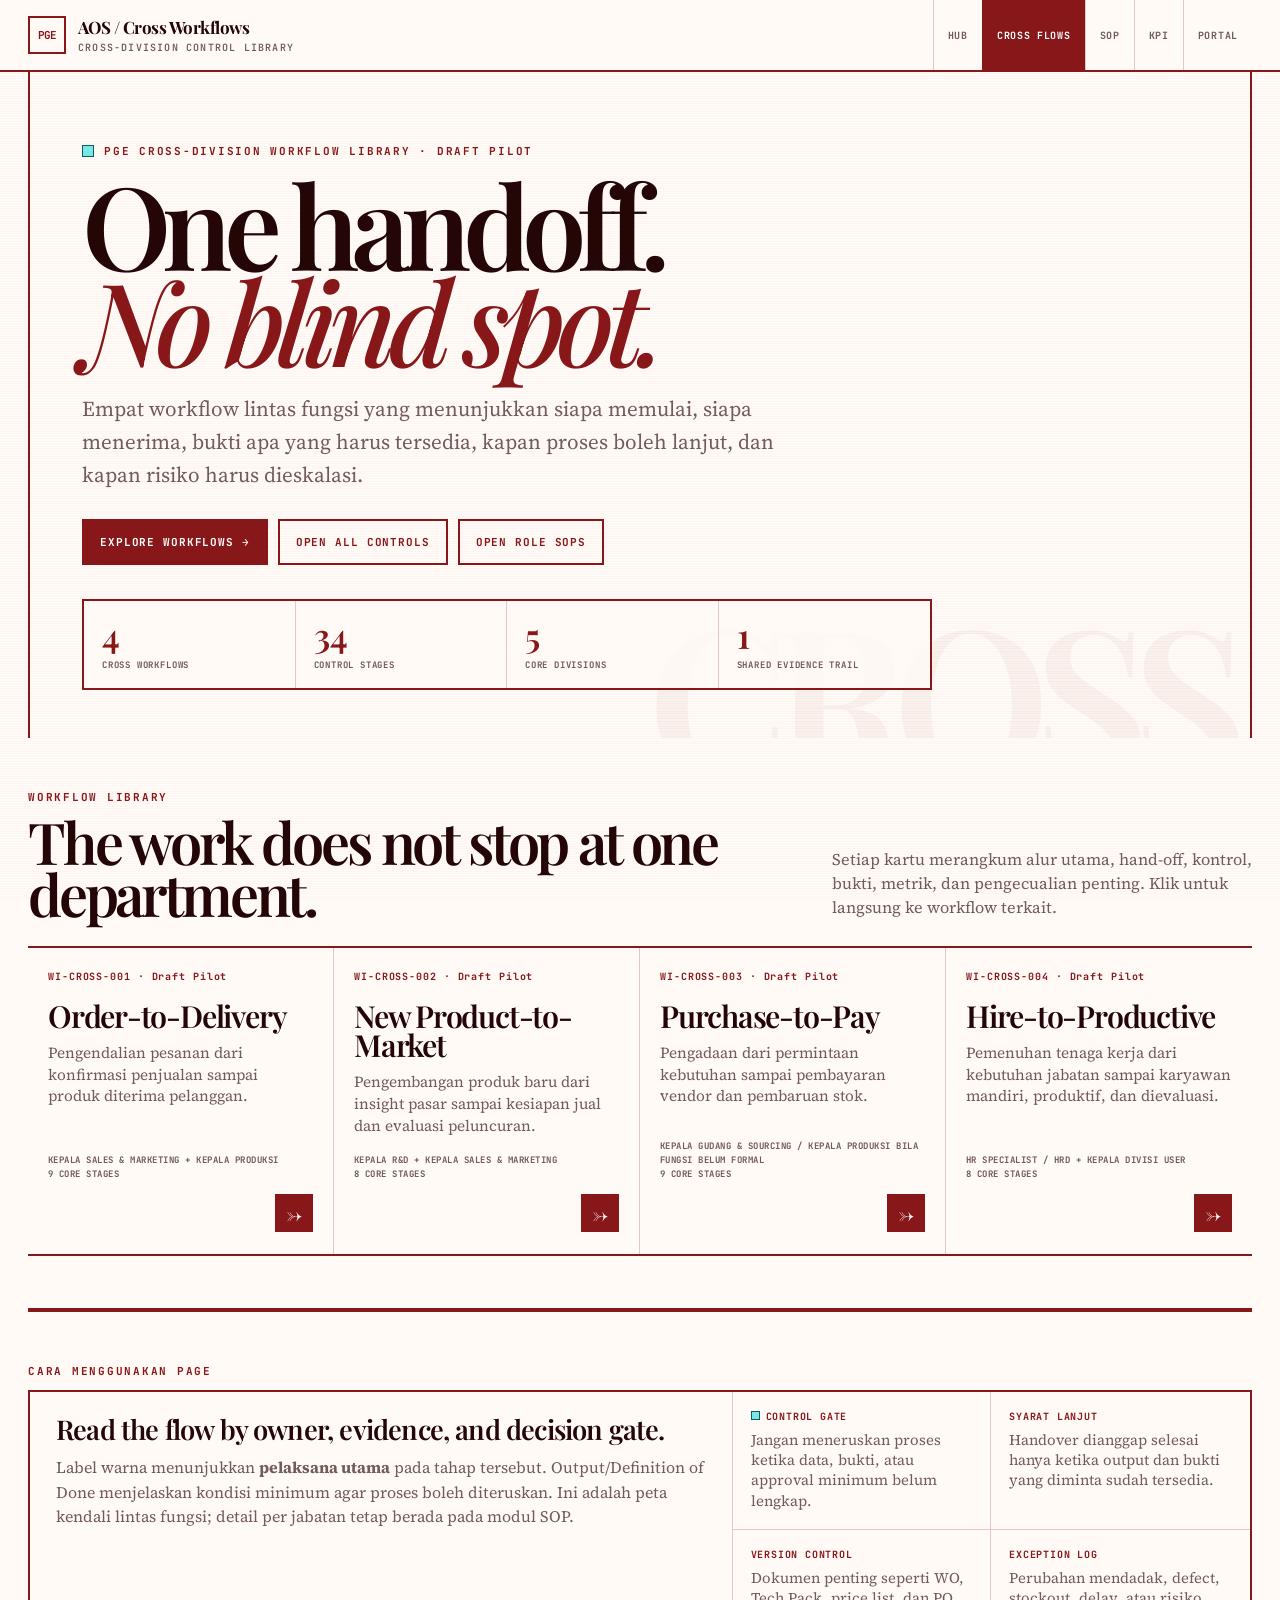
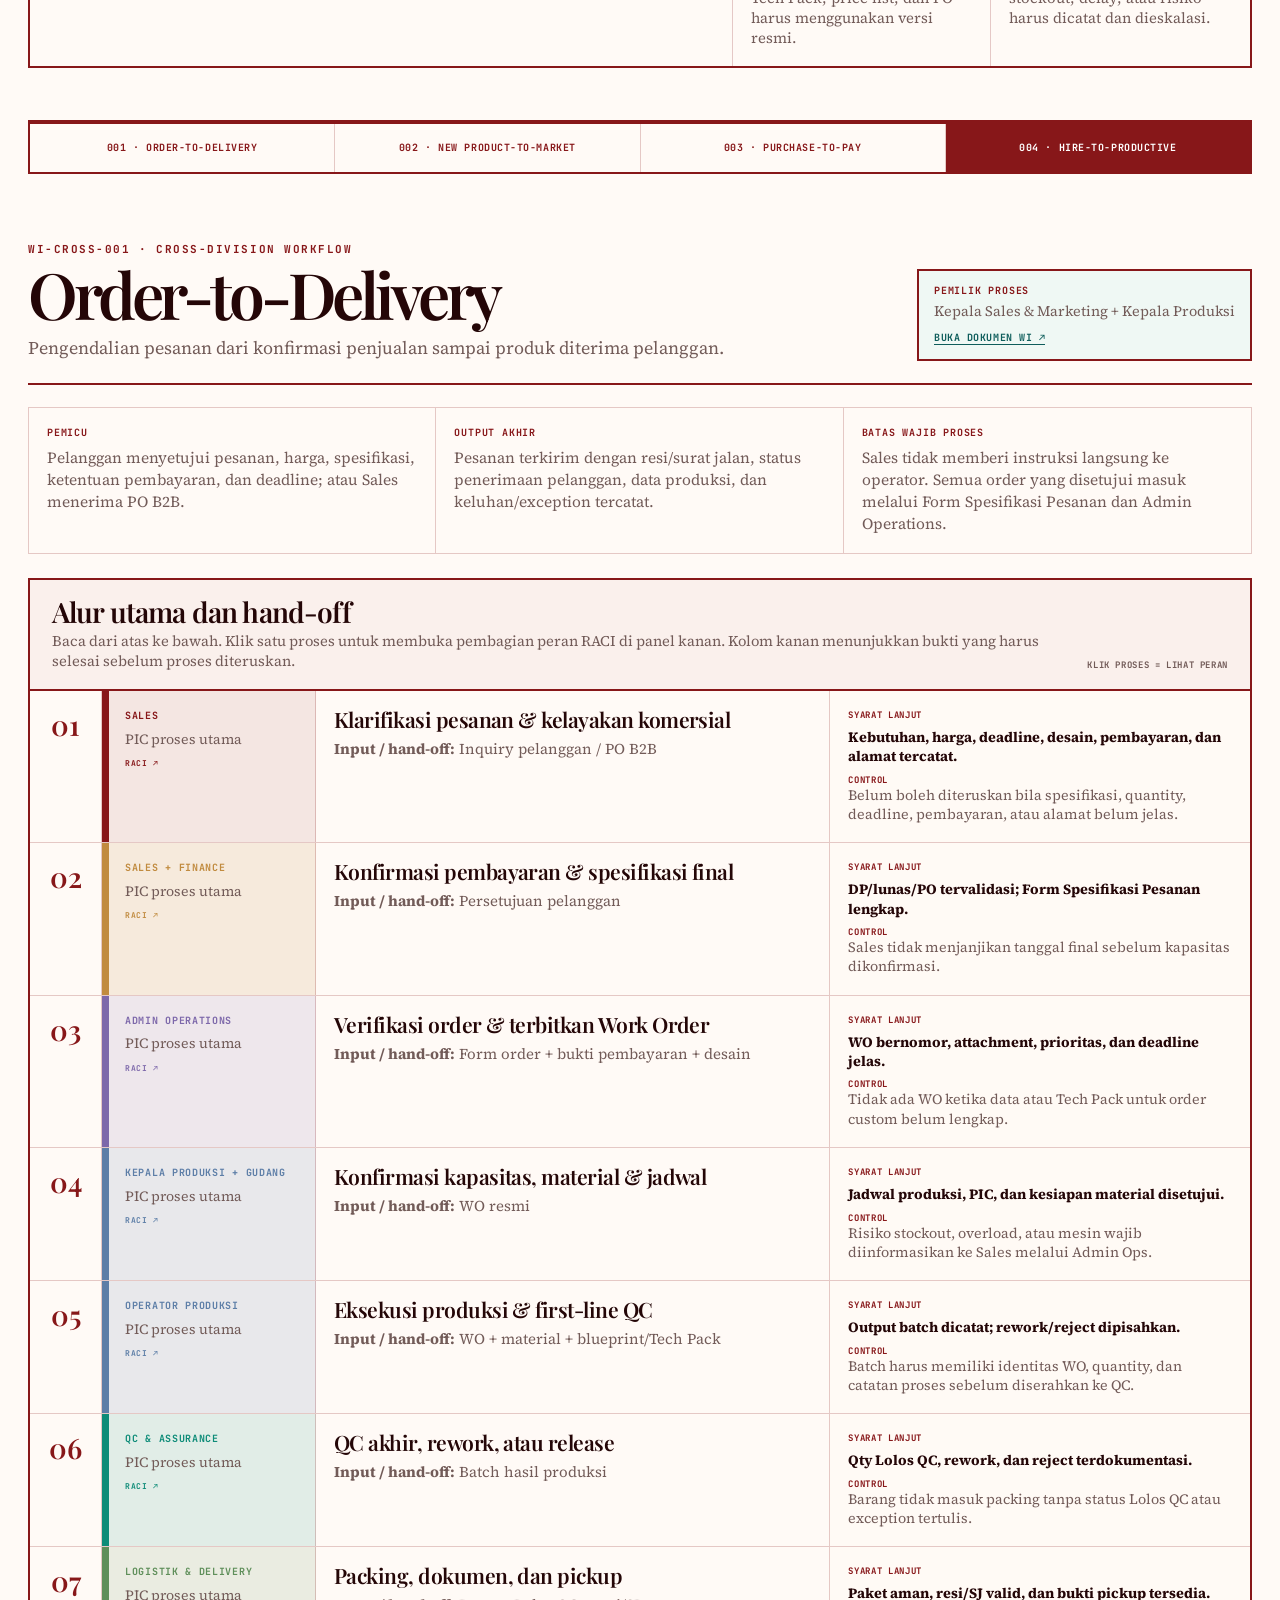
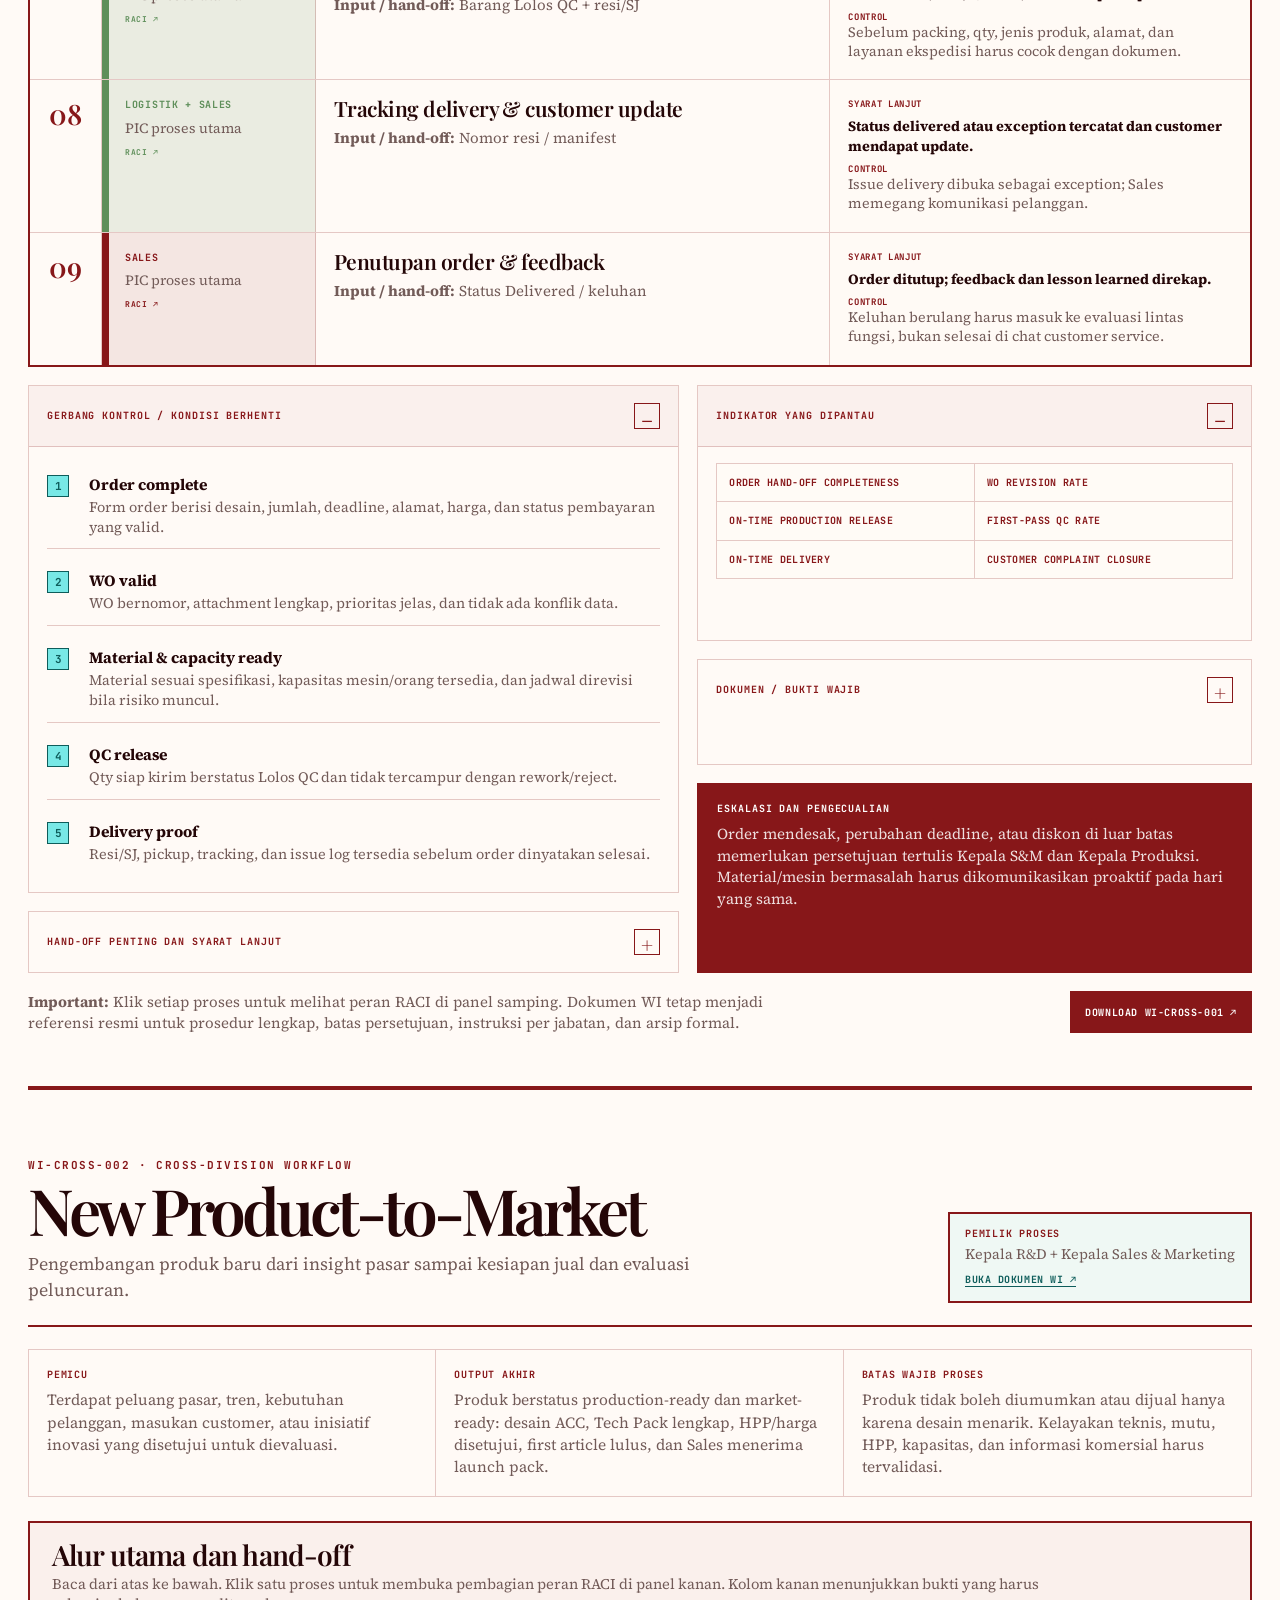
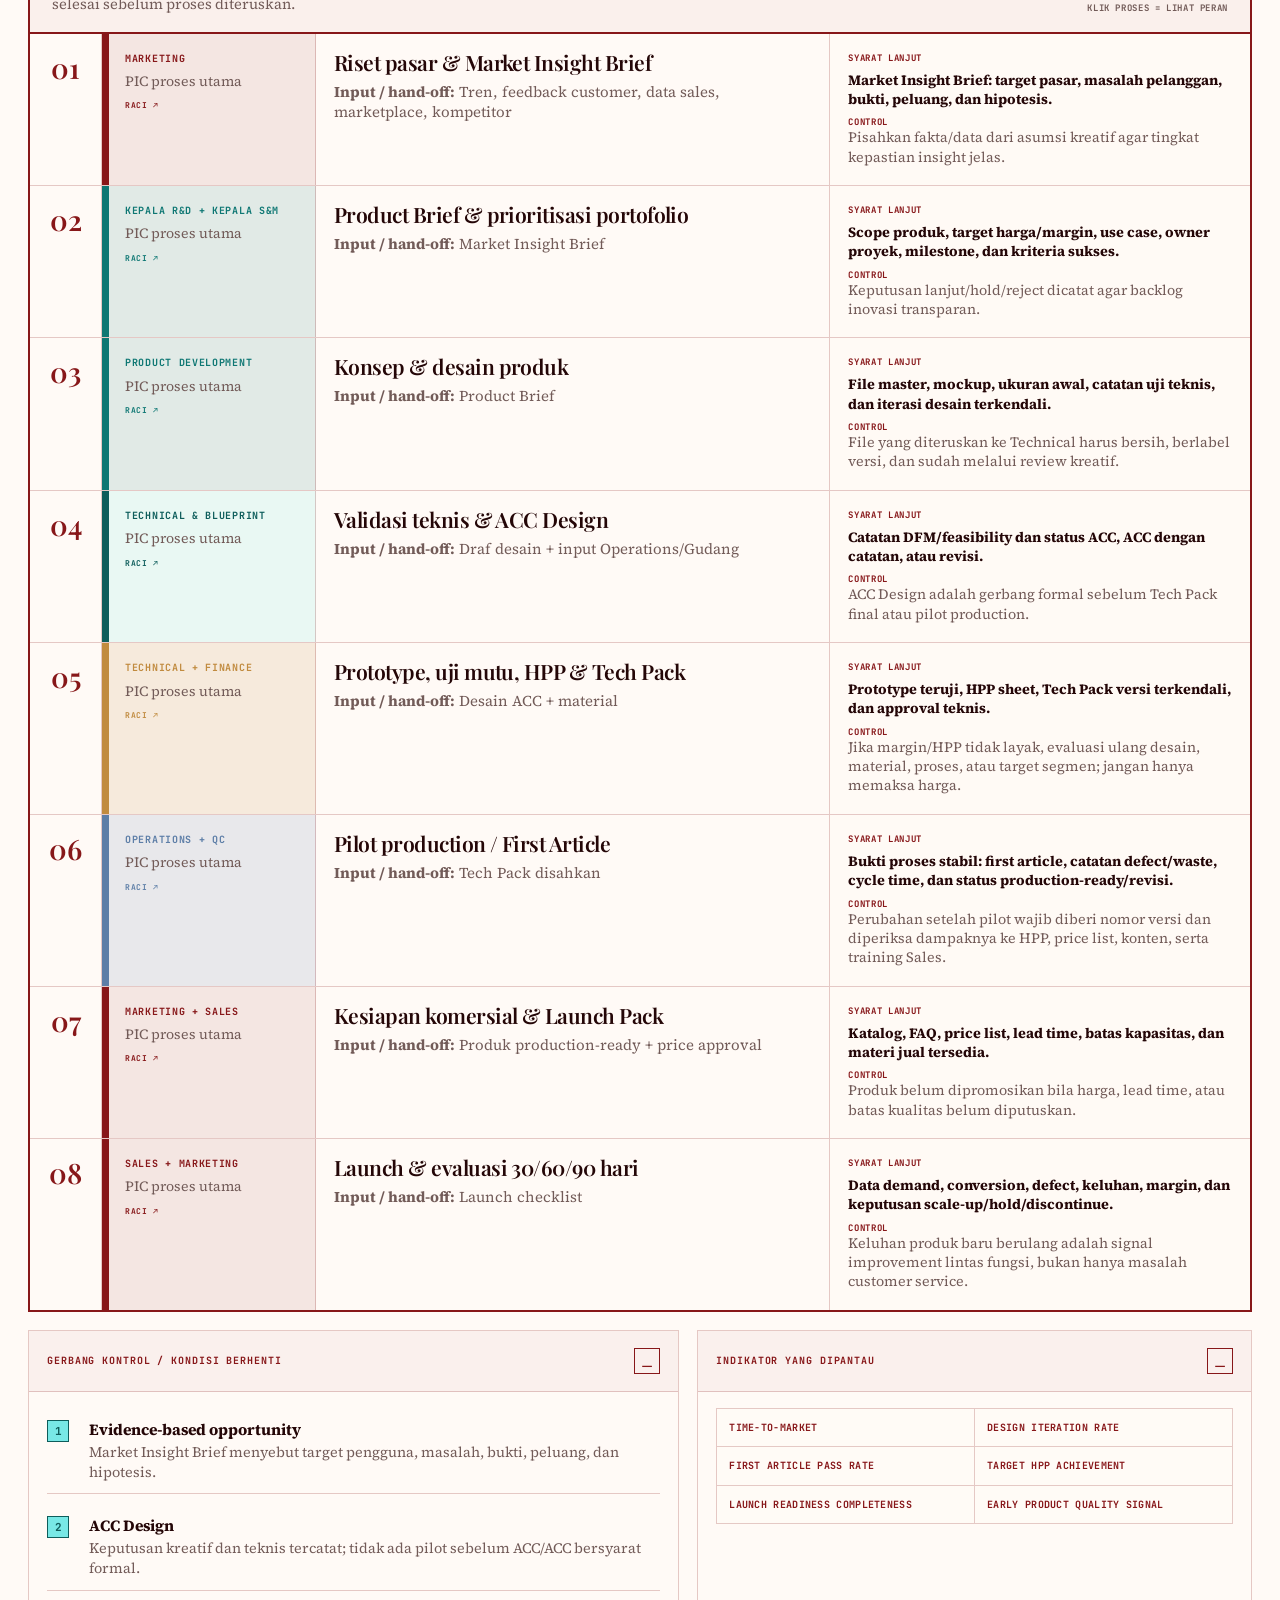
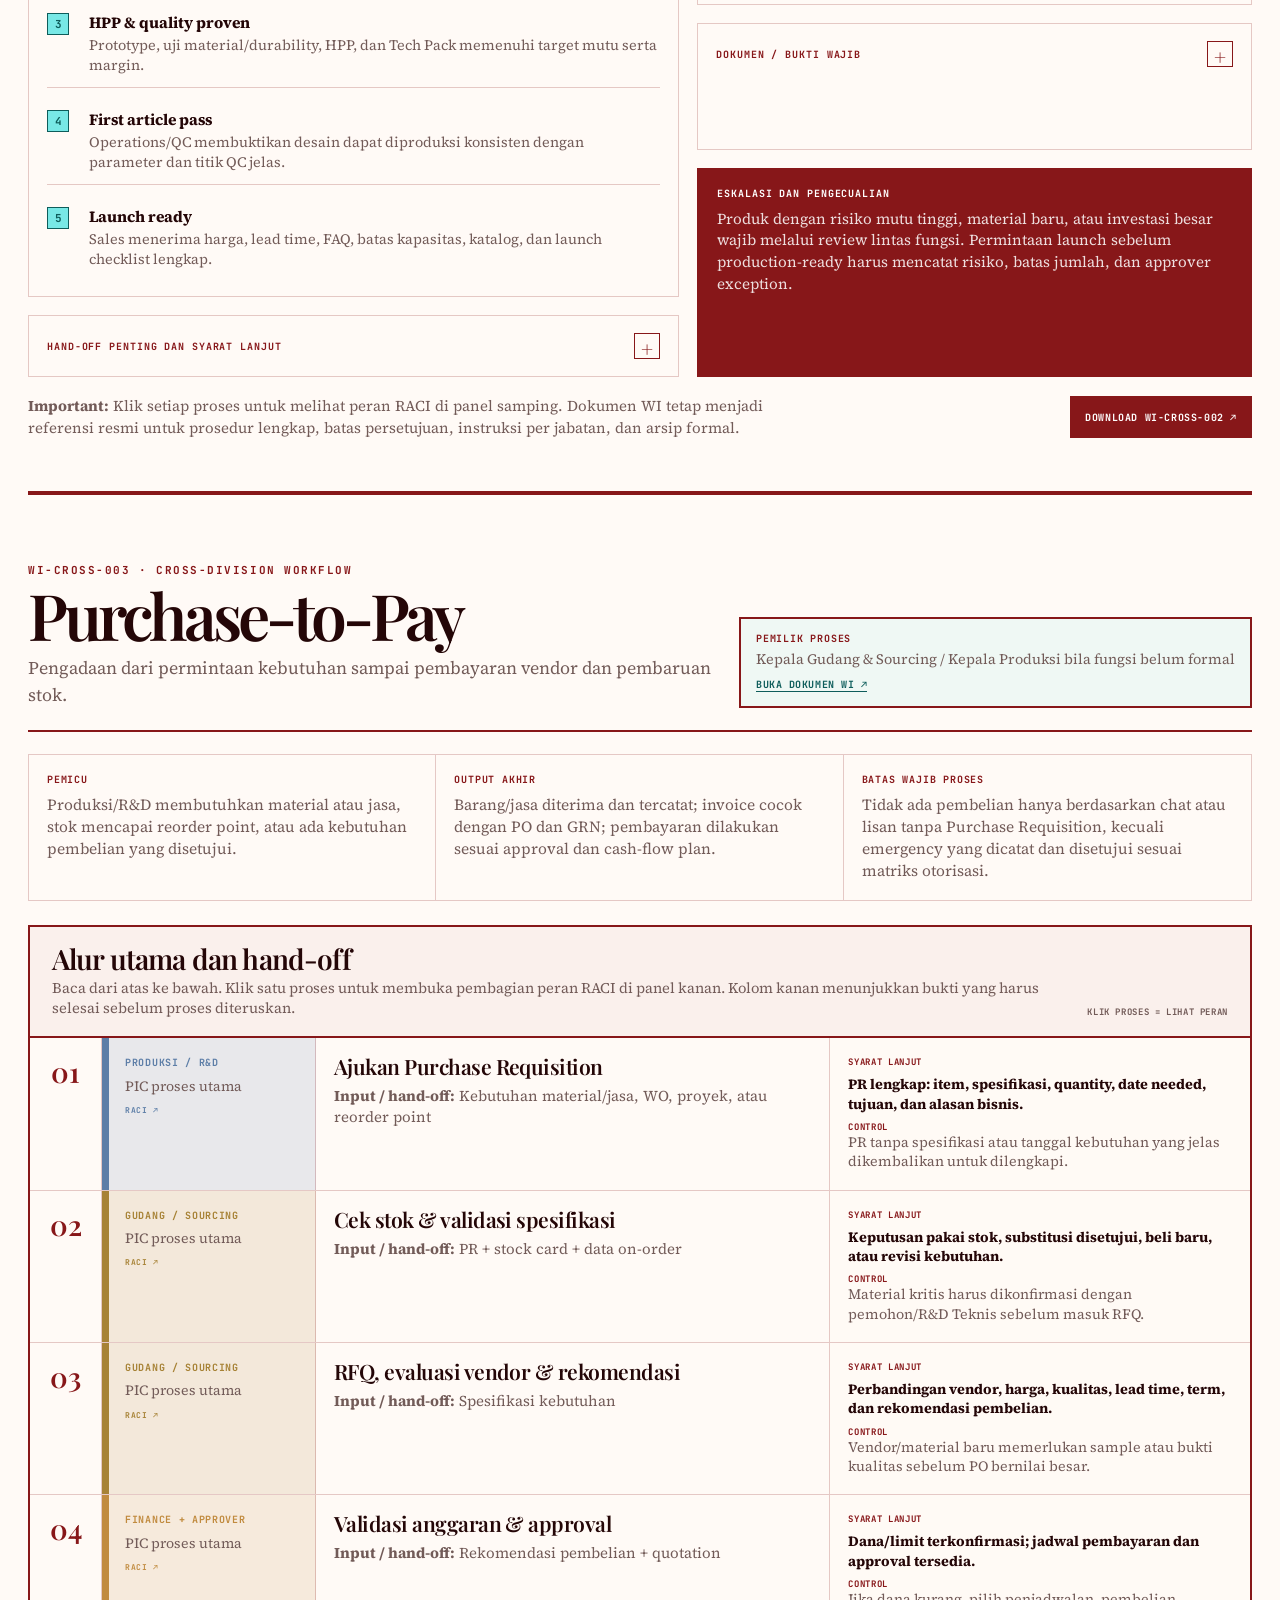
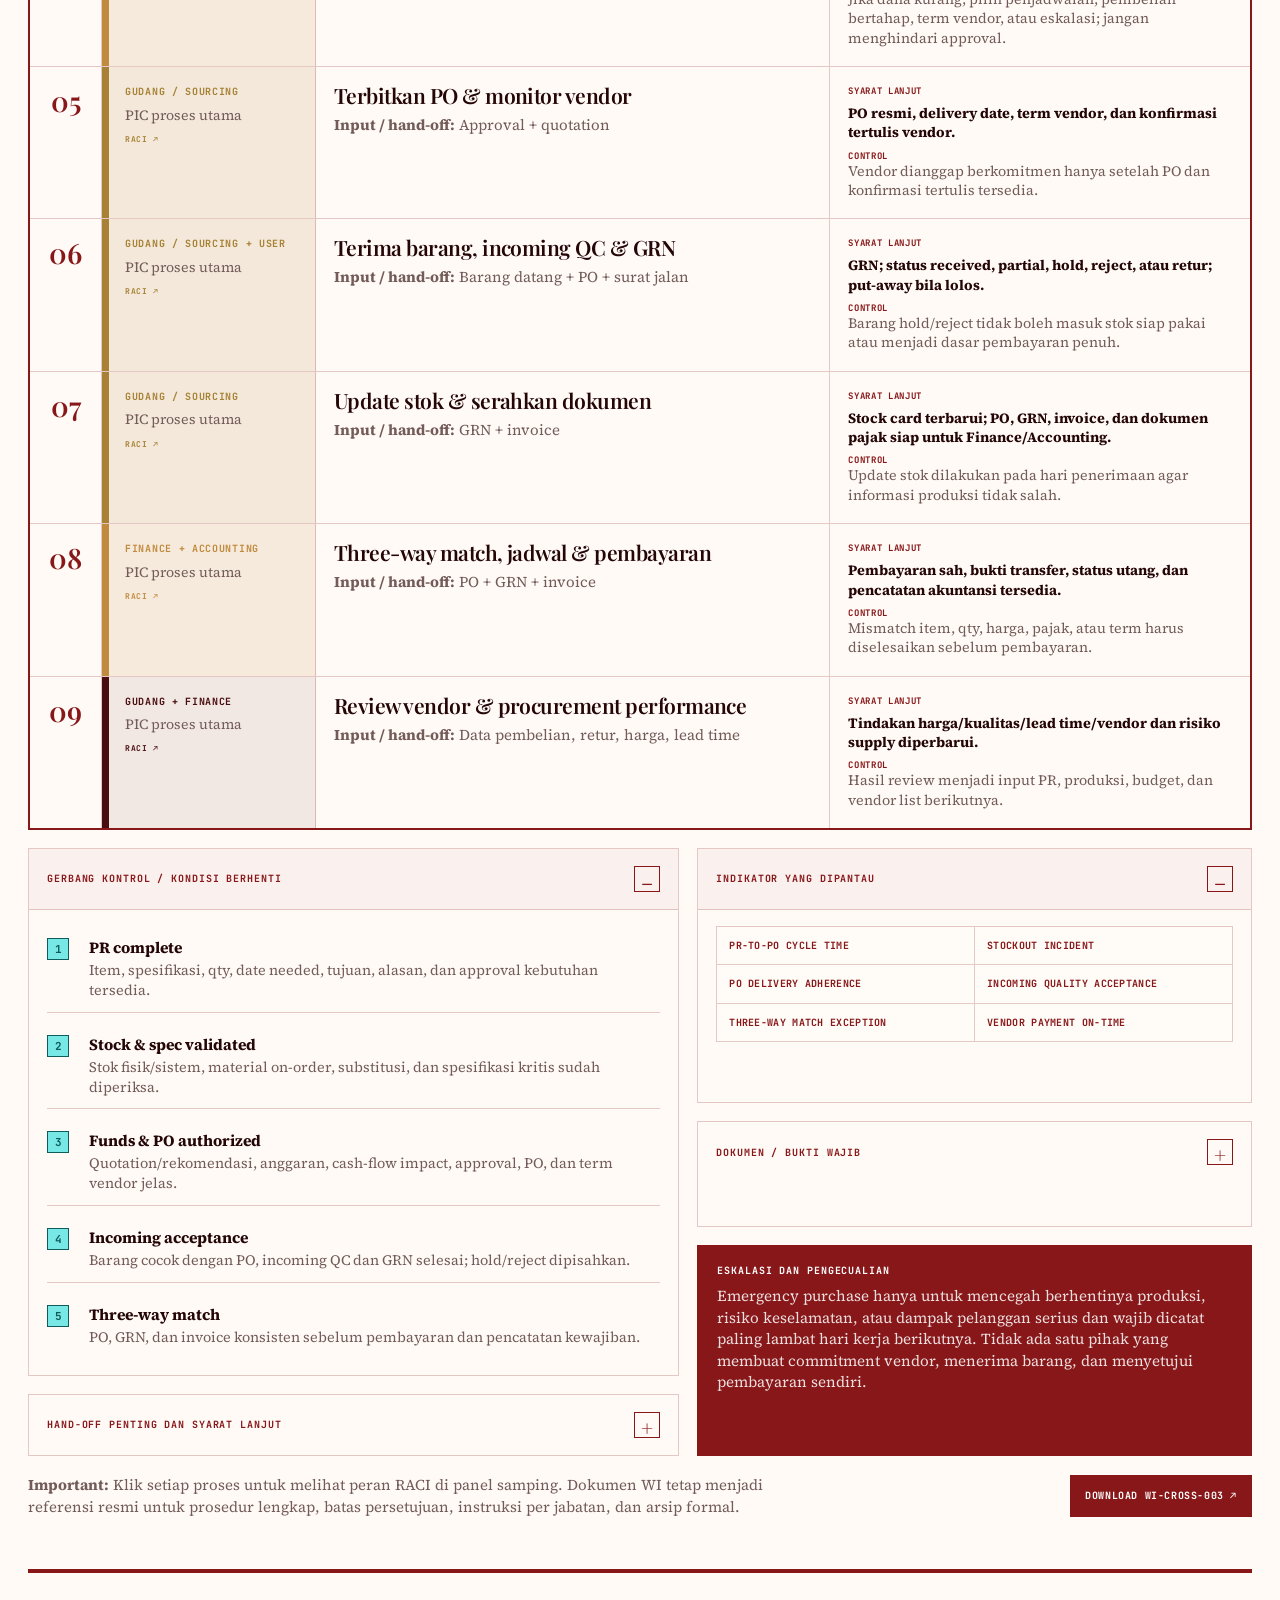
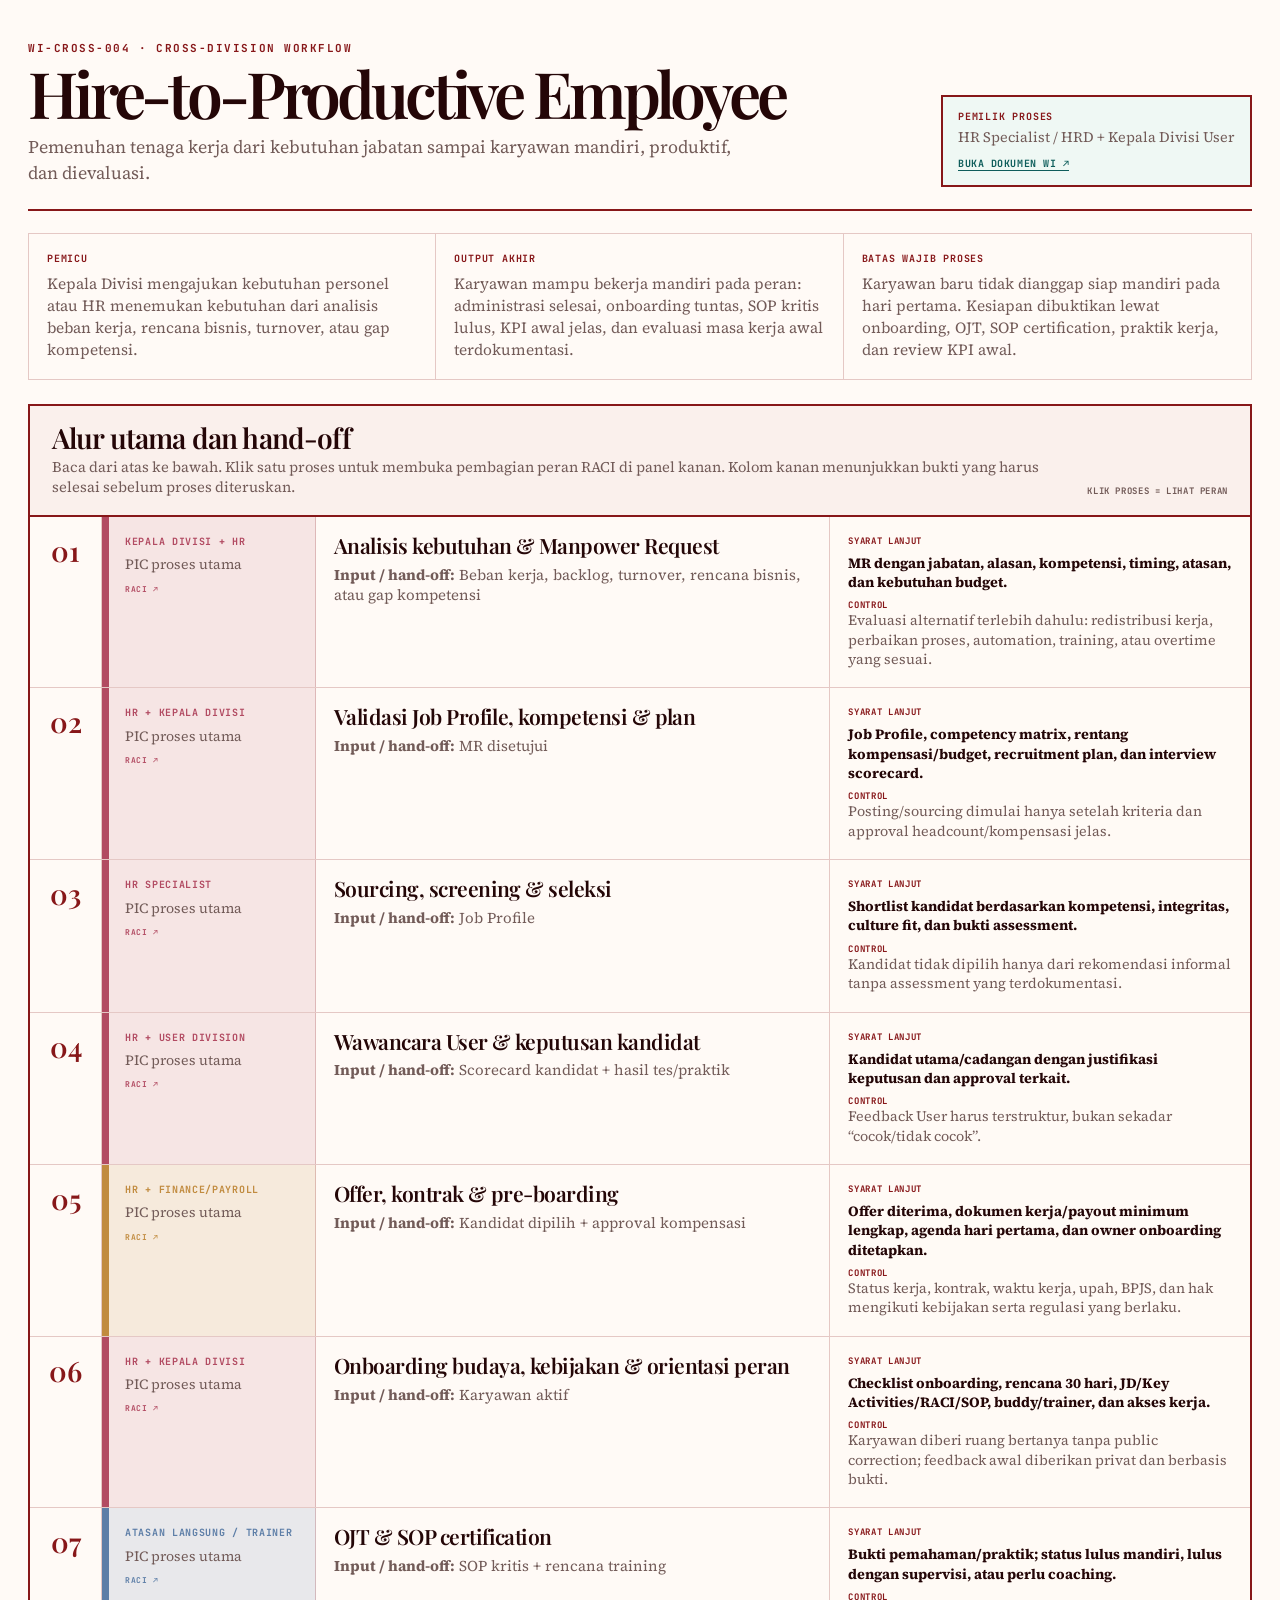
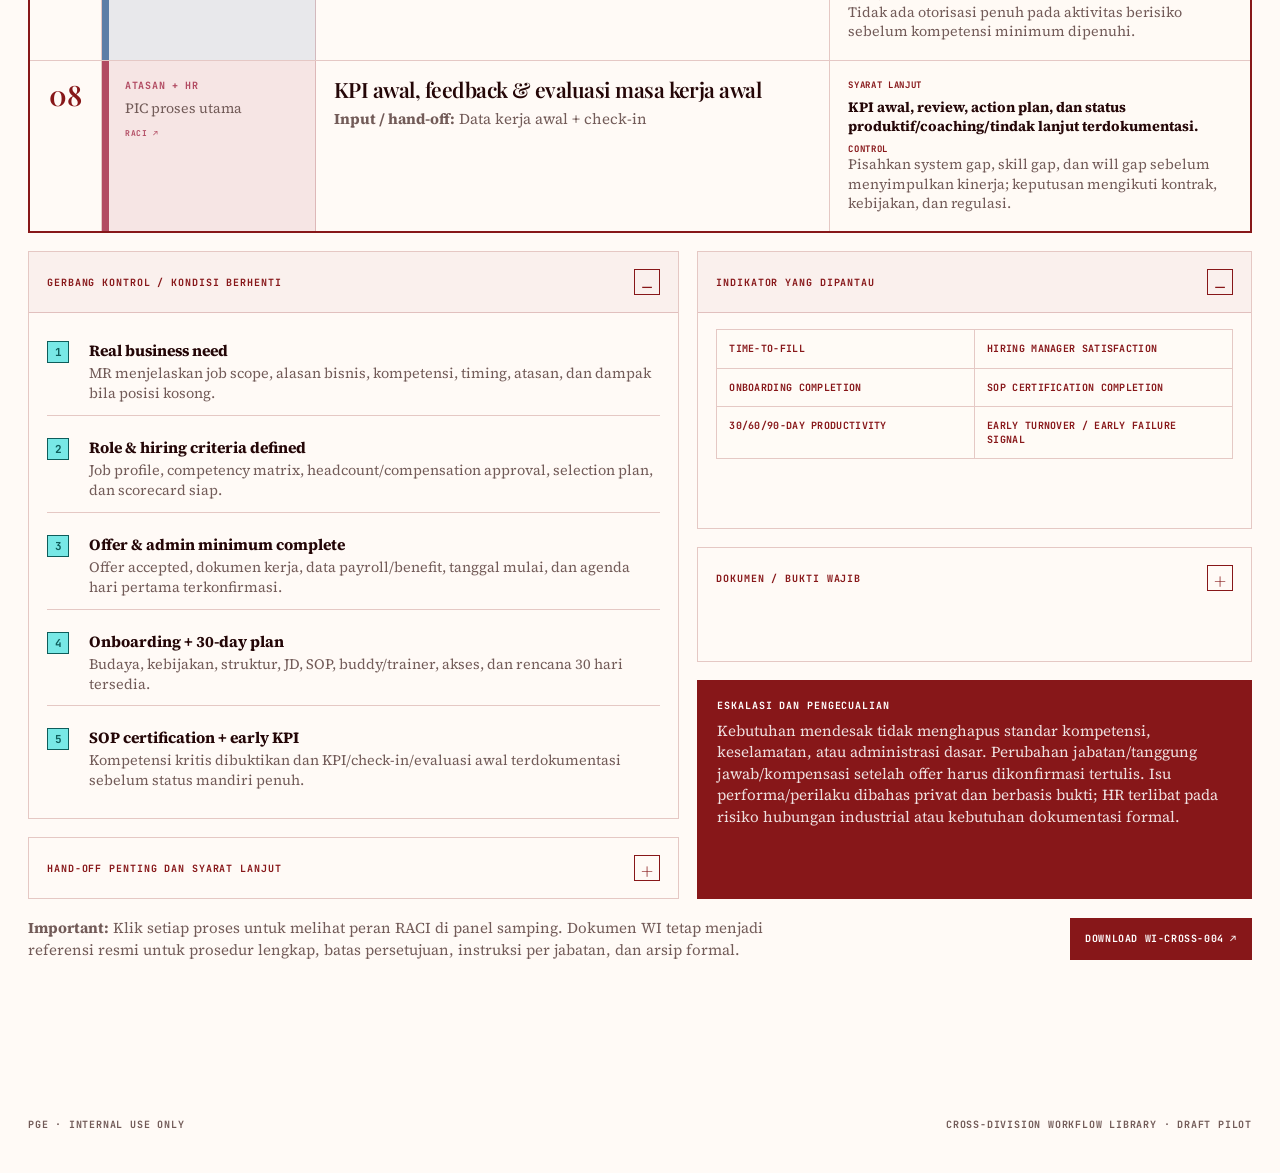
==== commit adf3f87d: "Add files via upload" ====
--- a/cross-workflows.html
+++ b/cross-workflows.html
@@ -45,22 +45,44 @@
 .process-step{width:100%;padding:0;color:inherit;text-align:left;cursor:pointer;font-family:inherit;background:transparent;border-left:0;border-right:0;border-top:0}
 .process-step:hover{background:rgba(135,23,25,.045)}
 .process-step.is-selected{background:rgba(120,232,230,.14);box-shadow:inset 8px 0 0 var(--aqua-dark)}
-.process-step:focus-visible,.raci-matrix-stage:focus-visible{outline:3px solid var(--aqua-dark);outline-offset:-3px;z-index:2}
+.process-step:focus-visible{outline:3px solid var(--aqua-dark);outline-offset:-3px;z-index:2}
 .step-owner{position:relative}.step-owner:after{content:'RACI ↗';display:block;margin-top:10px;color:var(--role,var(--wine));font:700 8px "JetBrains Mono",monospace;letter-spacing:.08em;text-transform:uppercase}.process-step.is-selected .step-owner:after{content:'RACI OPEN'}
-.raci-explorer{margin-top:18px;border:2px solid var(--wine);background:rgba(255,250,246,.84)}
-.raci-head{display:flex;align-items:flex-start;justify-content:space-between;gap:20px;padding:18px 22px;border-bottom:1px solid var(--line);background:linear-gradient(135deg,rgba(135,23,25,.06),rgba(120,232,230,.10))}.raci-head h3{margin:0;font:600 1.7rem/1 "Playfair Display",Georgia,serif;letter-spacing:-.035em}.raci-head p{max-width:700px;margin:7px 0 0;color:var(--muted);font-size:.94rem;line-height:1.42}.raci-live{flex:0 0 auto;display:inline-flex;align-items:center;gap:7px;padding:8px 10px;border:1px solid rgba(14,93,91,.34);color:var(--aqua-dark);background:rgba(120,232,230,.18);font:700 9px "JetBrains Mono",monospace;letter-spacing:.075em;text-transform:uppercase;white-space:nowrap}.raci-live:before{content:'';width:8px;height:8px;background:var(--aqua);border:1px solid var(--aqua-dark)}
-.raci-legend{display:flex;gap:8px;flex-wrap:wrap;padding:13px 18px;border-bottom:1px solid var(--line);background:rgba(255,250,246,.72)}.raci-key{display:inline-flex;align-items:center;gap:7px;padding:7px 9px;border:1px solid var(--line);font:700 9px "JetBrains Mono",monospace;color:var(--muted);letter-spacing:.04em;text-transform:uppercase;background:#fffaf6}.raci-key b{display:grid;place-items:center;width:20px;height:20px;color:#fff;font-size:10px}.raci-key[data-raci="r"] b{background:var(--wine)}.raci-key[data-raci="a"] b{background:var(--owner)}.raci-key[data-raci="c"] b{background:var(--aqua-dark)}.raci-key[data-raci="i"] b{background:var(--warehouse)}
-.raci-selected{padding:18px 20px;border-bottom:1px solid var(--line);background:rgba(255,255,255,.34)}.raci-selected-label{font:700 10px "JetBrains Mono",monospace;color:var(--wine);letter-spacing:.1em;text-transform:uppercase}.raci-selected-title{margin:6px 0 0;font:600 1.55rem/1.03 "Playfair Display",Georgia,serif;letter-spacing:-.03em}.raci-selected-note{margin:8px 0 0;color:var(--muted);font-size:.94rem;line-height:1.42;max-width:900px}
-.raci-role-grid{display:grid;grid-template-columns:repeat(4,minmax(0,1fr));border-bottom:1px solid var(--line)}.raci-role-card{min-height:150px;padding:16px;border-right:1px solid var(--line);background:rgba(255,250,246,.76)}.raci-role-card:last-child{border-right:0}.raci-role-card h4{display:flex;align-items:center;gap:8px;margin:0;font:700 10px "JetBrains Mono",monospace;letter-spacing:.075em;text-transform:uppercase}.raci-letter{display:grid;place-items:center;width:24px;height:24px;color:#fff;font-size:11px}.raci-role-card[data-raci="r"] .raci-letter{background:var(--wine)}.raci-role-card[data-raci="a"] .raci-letter{background:var(--owner)}.raci-role-card[data-raci="c"] .raci-letter{background:var(--aqua-dark)}.raci-role-card[data-raci="i"] .raci-letter{background:var(--warehouse)}.raci-role-card p{margin:13px 0 0;color:var(--ink);font-size:.95rem;line-height:1.38}.raci-empty{color:var(--muted)!important;font-style:italic}
-.raci-meaning{display:grid;grid-template-columns:1.1fr .9fr;gap:0;border-bottom:1px solid var(--line);background:rgba(120,232,230,.10)}.raci-meaning>div{padding:15px 18px}.raci-meaning>div+div{border-left:1px solid var(--line)}.raci-meaning b{display:block;color:var(--wine);font:700 9px "JetBrains Mono",monospace;letter-spacing:.085em;text-transform:uppercase}.raci-meaning p{margin:6px 0 0;color:var(--muted);font-size:.92rem;line-height:1.4}
-.raci-matrix{padding:0!important;overflow:auto}.raci-matrix-grid{min-width:980px}.raci-matrix-head,.raci-matrix-stage{display:grid;grid-template-columns:58px minmax(220px,1.25fr) repeat(4,minmax(145px,.8fr));gap:0}.raci-matrix-head{background:rgba(135,23,25,.06);border-bottom:1px solid var(--line);color:var(--wine);font:700 9px "JetBrains Mono",monospace;letter-spacing:.06em;text-transform:uppercase}.raci-matrix-head span{padding:12px 10px;border-right:1px solid var(--line)}.raci-matrix-head span:last-child{border-right:0}.raci-matrix-stage{width:100%;padding:0;background:transparent;border:0;border-bottom:1px solid var(--line);text-align:left;cursor:pointer;color:inherit;font-family:inherit}.raci-matrix-stage:last-child{border-bottom:0}.raci-matrix-stage:hover,.raci-matrix-stage.is-selected{background:rgba(120,232,230,.16)}.raci-matrix-stage>span{min-height:58px;display:flex;align-items:center;padding:9px 10px;border-right:1px solid var(--line);font-size:.84rem;line-height:1.3}.raci-matrix-stage>span:last-child{border-right:0}.raci-matrix-stage .raci-num{justify-content:center;color:var(--wine);font:700 12px "JetBrains Mono",monospace}.raci-matrix-stage .raci-stage-title{font:600 .98rem/1.15 "Source Serif 4",Georgia,serif;color:var(--ink)}.raci-matrix-stage .raci-cell{font-size:.78rem;color:var(--muted)}.raci-matrix-stage .raci-cell.r{border-top:3px solid var(--wine)}.raci-matrix-stage .raci-cell.a{border-top:3px solid var(--owner)}.raci-matrix-stage .raci-cell.c{border-top:3px solid var(--aqua-dark)}.raci-matrix-stage .raci-cell.i{border-top:3px solid var(--warehouse)}
-
-@media(max-width:1080px){.library-grid{grid-template-columns:1fr 1fr}.library-card:nth-child(2){border-right:0}.library-card:nth-child(-n+2){border-bottom:1px solid var(--line)}.process-step{grid-template-columns:58px 190px minmax(0,1fr)}.step-proof{grid-column:3;border-left:0;border-top:1px solid var(--line)}.step-main{border-right:0}.workflow-details{grid-template-columns:1fr}.context-grid{grid-template-columns:1fr 1fr}.context-card:nth-child(2){border-right:0}.context-card:last-child{grid-column:1/-1;border-top:1px solid var(--line)}}
-@media(max-width:760px){.nav{min-height:62px;padding:0 16px}.nav-links .nav-link{min-height:62px;padding:0 9px;font-size:8px}.nav-links .nav-link:nth-child(1),.nav-links .nav-link:nth-child(4){display:none}.brand-sub{display:none}main{padding:0 16px 42px}.hero{padding:58px 22px 32px}.hero h1{font-size:clamp(3.15rem,15vw,5.6rem)}.hero-stats{grid-template-columns:1fr 1fr}.hero-stat:nth-child(2){border-right:0}.hero-stat:nth-child(-n+2){border-bottom:1px solid var(--line)}.section{padding:40px 0}.section-head{display:block}.section-head p{margin-top:15px}.library-grid{grid-template-columns:1fr}.library-card{min-height:210px;border-right:0;border-bottom:1px solid var(--line)}.library-card:last-child{border-bottom:0}.reading-guide{grid-template-columns:1fr}.guide-rules{border-left:0;border-top:1px solid var(--line)}.flow-switcher{top:62px}.workflow{padding:48px 0 38px}.workflow-top{grid-template-columns:1fr}.doc-badge{min-width:0}.context-grid{grid-template-columns:1fr}.context-card,.context-card:nth-child(2){border-right:0;border-bottom:1px solid var(--line)}.context-card:last-child{border-bottom:0}.process-head{display:block}.role-note{margin-top:8px;white-space:normal}.process-step{display:grid;grid-template-columns:44px minmax(0,1fr)}.step-index{padding-top:16px;font-size:1.4rem}.step-owner{border-right:0;padding:14px}.step-main{grid-column:2;padding:14px;border-top:1px solid var(--line)}.step-proof{grid-column:2;padding:14px}.workflow-details{grid-template-columns:1fr}.chip-list,.metric-grid{grid-template-columns:1fr}.workflow-bottom{align-items:flex-start;flex-direction:column}.source-link{white-space:normal;text-align:center}footer{padding:18px 16px 32px;display:block;line-height:1.7}}
-@media(prefers-reduced-motion:reduce){*,*::before,*::after{scroll-behavior:auto!important;transition:none!important}}
-
-@media(max-width:1080px){.raci-role-grid{grid-template-columns:1fr 1fr}.raci-role-card:nth-child(2){border-right:0}.raci-role-card:nth-child(-n+2){border-bottom:1px solid var(--line)}.raci-meaning{grid-template-columns:1fr}.raci-meaning>div+div{border-left:0;border-top:1px solid var(--line)}}
-@media(max-width:760px){.raci-head{display:block;padding:16px}.raci-live{margin-top:12px}.raci-selected{padding:15px}.raci-role-grid{grid-template-columns:1fr}.raci-role-card,.raci-role-card:nth-child(2){min-height:auto;border-right:0;border-bottom:1px solid var(--line)}.raci-role-card:last-child{border-bottom:0}.raci-meaning>div{padding:14px 15px}.raci-legend{padding:11px 13px}.raci-key{flex:1;min-width:135px}.raci-matrix-head,.raci-matrix-stage{grid-template-columns:48px minmax(190px,1.25fr) repeat(4,minmax(125px,.8fr))}}
+
+
+/* RACI SIDE DRAWER — opens only when a workflow stage is selected */
+.raci-side-overlay{display:none;position:fixed;inset:0;z-index:500;background:rgba(43,7,8,.48);backdrop-filter:blur(5px)}
+.raci-side-overlay.is-open{display:block}
+.raci-side-drawer{position:absolute;right:0;top:0;bottom:0;width:min(560px,100vw);overflow-y:auto;background:var(--cream);border-left:4px solid var(--wine);transform:translateX(100%);transition:transform 150ms linear;box-shadow:-18px 0 42px rgba(43,7,8,.18)}
+.raci-side-overlay.is-open .raci-side-drawer{transform:translateX(0)}
+.raci-side-header{position:sticky;top:0;z-index:2;padding:20px 22px 18px;background:rgba(255,250,246,.97);border-bottom:2px solid var(--wine)}
+.raci-side-close{float:right;min-height:36px;border:2px solid var(--wine);background:transparent;color:var(--wine);padding:0 10px;cursor:pointer;font:700 10px "JetBrains Mono",monospace;letter-spacing:.07em;text-transform:uppercase}
+.raci-side-close:hover{background:var(--wine);color:#fff}
+.raci-side-kicker{margin-bottom:8px;color:var(--wine);font:700 10px "JetBrains Mono",monospace;letter-spacing:.11em;text-transform:uppercase}
+.raci-side-title{max-width:430px;margin:0;font:600 2rem/1 "Playfair Display",Georgia,serif;letter-spacing:-.045em;color:var(--wine-dark)}
+.raci-side-body{padding:20px 22px 30px}
+.raci-stage-summary{display:grid;grid-template-columns:1fr 1fr;margin-bottom:18px;border:1px solid var(--line);background:rgba(255,250,246,.78)}
+.raci-stage-summary>div{padding:13px 14px;border-right:1px solid var(--line);border-bottom:1px solid var(--line)}
+.raci-stage-summary>div:nth-child(2n){border-right:0}.raci-stage-summary>div:nth-last-child(-n+2){border-bottom:0}
+.raci-stage-summary b{display:block;margin-bottom:5px;color:var(--wine);font:700 9px "JetBrains Mono",monospace;letter-spacing:.085em;text-transform:uppercase}
+.raci-stage-summary span{display:block;color:var(--ink);font-size:.92rem;line-height:1.36}
+.raci-side-intro{margin:0 0 14px;color:var(--muted);font-size:.96rem;line-height:1.45}
+.raci-side-list{display:grid;gap:10px}
+.raci-side-card{display:grid;grid-template-columns:48px 1fr;border:1px solid var(--line);background:rgba(255,250,246,.84)}
+.raci-side-letter{display:flex;align-items:center;justify-content:center;color:#fff;font:700 1.25rem "JetBrains Mono",monospace}
+.raci-side-card[data-raci="r"] .raci-side-letter{background:var(--wine)}
+.raci-side-card[data-raci="a"] .raci-side-letter{background:var(--owner)}
+.raci-side-card[data-raci="c"] .raci-side-letter{background:var(--aqua-dark)}
+.raci-side-card[data-raci="i"] .raci-side-letter{background:var(--warehouse)}
+.raci-side-card-content{padding:13px 14px}
+.raci-side-card h3{margin:0;color:var(--wine-dark);font:700 11px "JetBrains Mono",monospace;letter-spacing:.055em;text-transform:uppercase}
+.raci-side-card small{display:block;margin-top:4px;color:var(--muted);font-size:.86rem;line-height:1.32}
+.raci-side-roles{margin:10px 0 0;padding:0;list-style:none;border-top:1px solid var(--line)}
+.raci-side-roles li{padding:8px 0 0;color:var(--ink);font-size:.96rem;line-height:1.34}.raci-side-roles li:before{content:'•';color:var(--wine);font-weight:700;margin-right:7px}
+.raci-side-note{margin-top:18px;padding:14px 15px;border-left:5px solid var(--aqua-dark);background:rgba(120,232,230,.15)}
+.raci-side-note b{display:block;color:var(--aqua-dark);font:700 10px "JetBrains Mono",monospace;letter-spacing:.075em;text-transform:uppercase}.raci-side-note p{margin:6px 0 0;color:var(--ink);font-size:.94rem;line-height:1.42}
+.raci-side-control{margin-top:12px;padding:14px 15px;border:2px solid var(--wine);background:rgba(135,23,25,.05)}
+.raci-side-control b{display:block;color:var(--wine);font:700 10px "JetBrains Mono",monospace;letter-spacing:.075em;text-transform:uppercase}.raci-side-control p{margin:6px 0 0;color:var(--ink);font-size:.94rem;line-height:1.42}
+@media(max-width:600px){.raci-side-header{padding:18px 17px 16px}.raci-side-body{padding:17px 16px 26px}.raci-stage-summary{grid-template-columns:1fr}.raci-stage-summary>div{border-right:0}.raci-stage-summary>div:nth-last-child(-n+2){border-bottom:1px solid var(--line)}.raci-stage-summary>div:last-child{border-bottom:0}.raci-side-title{font-size:1.72rem}.raci-side-drawer{width:100vw}}
 
 </style>
 </head>
@@ -95,7 +117,7 @@
 
   <section class="section" aria-labelledby="reading-title">
     <div class="section-label">Cara menggunakan page</div>
-    <div class="reading-guide"><div class="guide-main"><h3 id="reading-title">Read the flow by owner, evidence, and decision gate.</h3><p>Label warna menunjukkan <strong>pelaksana utama</strong> pada tahap tersebut. Output/Definition of Done menjelaskan kondisi minimum agar proses boleh diteruskan. Ini adalah peta kendali lintas fungsi; detail per jabatan tetap berada pada modul SOP.</p></div><div class="guide-rules"><div class="guide-rule"><b><span class="key"></span>Control gate</b>Jangan meneruskan proses ketika data, bukti, atau approval minimum belum lengkap.</div><div class="guide-rule"><b>Definition of Done</b>Handover dianggap selesai hanya ketika output dan bukti yang diminta sudah tersedia.</div><div class="guide-rule"><b>Version control</b>Dokumen penting seperti WO, Tech Pack, price list, dan PO harus menggunakan versi resmi.</div><div class="guide-rule"><b>Exception log</b>Perubahan mendadak, defect, stockout, delay, atau risiko harus dicatat dan dieskalasi.</div></div></div>
+    <div class="reading-guide"><div class="guide-main"><h3 id="reading-title">Read the flow by owner, evidence, and decision gate.</h3><p>Label warna menunjukkan <strong>pelaksana utama</strong> pada tahap tersebut. Output/Definition of Done menjelaskan kondisi minimum agar proses boleh diteruskan. Ini adalah peta kendali lintas fungsi; detail per jabatan tetap berada pada modul SOP.</p></div><div class="guide-rules"><div class="guide-rule"><b><span class="key"></span>Control gate</b>Jangan meneruskan proses ketika data, bukti, atau approval minimum belum lengkap.</div><div class="guide-rule"><b>Syarat lanjut</b>Handover dianggap selesai hanya ketika output dan bukti yang diminta sudah tersedia.</div><div class="guide-rule"><b>Version control</b>Dokumen penting seperti WO, Tech Pack, price list, dan PO harus menggunakan versi resmi.</div><div class="guide-rule"><b>Exception log</b>Perubahan mendadak, defect, stockout, delay, atau risiko harus dicatat dan dieskalasi.</div></div></div>
   </section>
 
   <div class="flow-switcher" id="workflow-switcher" aria-label="Pilih workflow"></div>
@@ -121,11 +143,11 @@
 
 function contextCard(label, value){ return `<article class="context-card"><b>${esc(label)}</b><p>${esc(value)}</p></article>`; }
 function stepCard(w, step, index){
-  return `<article class="process-step ${roleClass(step.tone)}" data-raci-workflow="${esc(w.id)}" data-raci-step="${index}" aria-controls="${esc(w.id)}-raci-panel" aria-pressed="false" role="button" tabindex="0">
+  return `<article class="process-step ${roleClass(step.tone)}" data-raci-workflow="${esc(w.id)}" data-raci-step="${index}" aria-controls="raci-side-drawer" aria-haspopup="dialog" role="button" tabindex="0">
     <div class="step-index">${esc(step.n)}</div>
-    <div class="step-owner"><b>${esc(step.role)}</b><span>Primary process owner</span></div>
+    <div class="step-owner"><b>${esc(step.role)}</b><span>PIC proses utama</span></div>
     <div class="step-main"><h4>${esc(step.title)}</h4><p><strong>Input / hand-off:</strong> ${esc(step.input)}</p></div>
-    <div class="step-proof"><b>Definition of Done</b><p><strong>${esc(step.output)}</strong></p><p><b>Control</b>${esc(step.control)}</p></div>
+    <div class="step-proof"><b>Syarat lanjut</b><p><strong>${esc(step.output)}</strong></p><p><b>Control</b>${esc(step.control)}</p></div>
   </article>`;
 }
 function gates(w){ return w.gates.map((g,i)=>`<div class="gate"><div class="gate-mark">${i+1}</div><div><b>${esc(g[0])}</b><p>${esc(g[1])}</p></div></div>`).join(''); }
@@ -135,25 +157,40 @@
 
 const RACI_BY_WORKFLOW = {"order": [{"r": ["Sales"], "a": ["Kepala Sales & Marketing"], "c": ["Finance", "R&D (jika custom)"], "i": ["Admin Operations"], "note": "Sales memastikan kebutuhan pelanggan tidak berubah menjadi komitmen produksi sebelum data komersial dan teknis cukup jelas."}, {"r": ["Sales", "Finance (payment verification)"], "a": ["Kepala Sales & Marketing"], "c": ["Admin Operations"], "i": ["Kepala Produksi"], "note": "Pembayaran/PO dan spesifikasi akhir harus konsisten sebelum Admin Operations menerima hand-off."}, {"r": ["Admin Operations"], "a": ["Kepala Produksi"], "c": ["Sales", "R&D", "Gudang / Sourcing"], "i": ["Sales & Marketing"], "note": "Admin Operations menerbitkan WO; Kepala Produksi bertanggung jawab atas kesiapan WO untuk dieksekusi."}, {"r": ["Kepala Produksi"], "a": ["Kepala Produksi"], "c": ["Gudang / Sourcing", "Admin Operations", "QC"], "i": ["Sales", "Admin Operations"], "note": "Kapasitas, material, jadwal, dan PIC harus realistis sebelum pekerjaan dimulai."}, {"r": ["Operator Produksi"], "a": ["Kepala Produksi"], "c": ["R&D Teknis (bila diperlukan)"], "i": ["Admin Operations"], "note": "Operator menjalankan proses dan First-Line QC; Kepala Produksi memastikan pengendalian operasi."}, {"r": ["Staff QC"], "a": ["Kepala Produksi"], "c": ["R&D Teknis (jika ada deviasi)"], "i": ["Admin Operations", "Logistik & Delivery"], "note": "QC menetapkan Lolos QC, Rework, atau Reject; pelepasan operasional tetap berada pada Kepala Produksi."}, {"r": ["Logistik & Delivery"], "a": ["Kepala Gudang & Sourcing / Kepala Produksi*"], "c": ["Admin Operations", "QC"], "i": ["Sales"], "note": "Packing dan serah-terima kurir hanya dimulai setelah status Lolos QC dan dokumen pengiriman valid."}, {"r": ["Logistik & Delivery", "Sales"], "a": ["Kepala Sales & Marketing"], "c": ["Admin Operations"], "i": ["Pelanggan", "Manajemen"], "note": "Logistik menjaga fakta tracking; Sales memastikan komunikasi pelanggan konsisten."}, {"r": ["Sales"], "a": ["Kepala Sales & Marketing"], "c": ["Kepala Produksi", "QC", "Logistik", "HR (jika konflik)"], "i": ["Manajemen"], "note": "Keluhan ditutup dengan bukti dan pembelajaran proses, bukan hanya jawaban customer service."}], "product": [{"r": ["Marketing"], "a": ["Kepala Sales & Marketing"], "c": ["Sales", "Kepala R&D"], "i": ["Manajemen"], "note": "Marketing membawa bukti pasar; Kepala S&M memutuskan prioritas peluang dari sisi komersial."}, {"r": ["Kepala R&D"], "a": ["Kepala R&D"], "c": ["Kepala Sales & Marketing", "Finance", "Operations"], "i": ["Manajemen"], "note": "Product Brief menetapkan masalah, target harga, margin, ruang lingkup, dan kriteria sukses."}, {"r": ["Product Development / Designer"], "a": ["Kepala R&D"], "c": ["Marketing", "Technical Specialist"], "i": ["Operations", "Sales"], "note": "Desain diterjemahkan dari Product Brief dan wajib memakai versi file yang terkendali."}, {"r": ["Technical & Blueprint Specialist"], "a": ["Kepala R&D"], "c": ["Kepala Produksi", "Gudang / Sourcing", "Product Development"], "i": ["Kepala Sales & Marketing"], "note": "ACC Design memastikan desain telah diuji terhadap mesin, bahan, metode kerja, dan risiko produksi."}, {"r": ["Technical & Blueprint Specialist"], "a": ["Kepala R&D"], "c": ["Finance", "QC Operations", "Gudang / Sourcing"], "i": ["Manajemen"], "note": "Prototype, durability test, HPP, dan Tech Pack harus mendukung keputusan teknis sebelum pilot."}, {"r": ["Kepala Produksi"], "a": ["Kepala Produksi"], "c": ["Technical Specialist", "QC", "R&D"], "i": ["Kepala R&D", "Sales"], "note": "First Article membuktikan Tech Pack dapat dijalankan secara stabil pada kondisi produksi nyata."}, {"r": ["Marketing", "Sales"], "a": ["Kepala Sales & Marketing"], "c": ["Finance", "Kepala R&D", "Kepala Produksi"], "i": ["Sales", "Marketing"], "note": "Launch Pack tidak boleh memakai informasi harga, lead time, atau kapasitas yang belum disetujui."}, {"r": ["Sales", "Marketing"], "a": ["Kepala Sales & Marketing"], "c": ["Kepala R&D", "Finance", "Operations"], "i": ["Manajemen"], "note": "Data launch 30/60/90 hari menjadi dasar scale-up, perbaikan, hold, atau discontinuation."}], "purchase": [{"r": ["Produksi / R&D"], "a": ["Kepala Produksi atau Kepala R&D"], "c": ["Gudang / Sourcing"], "i": ["Finance"], "note": "Pemohon mendefinisikan kebutuhan; approval memastikan item memang diperlukan dan spesifikasinya cukup."}, {"r": ["Staff Sourcing & Inventori"], "a": ["Kepala Gudang & Sourcing / Kepala Produksi*"], "c": ["Pemohon", "R&D Teknis"], "i": ["Finance"], "note": "Sourcing memvalidasi stok dan spesifikasi sebelum pembelian baru dimulai."}, {"r": ["Staff Sourcing & Inventori"], "a": ["Kepala Gudang & Sourcing / Kepala Produksi*"], "c": ["Pemohon", "Finance"], "i": ["Manajemen (bila perlu)"], "note": "Pemilihan vendor harus mendokumentasikan harga, kualitas, lead time, term pembayaran, dan risiko supply."}, {"r": ["Finance & Treasury"], "a": ["Finance & Treasury"], "c": ["Kepala Gudang", "Accounting", "Manajer (exception)"], "i": ["Pemohon"], "note": "Finance memvalidasi kemampuan kas dan menyiapkan alternatif bila rencana belum feasible."}, {"r": ["Staff Sourcing & Inventori"], "a": ["Kepala Gudang & Sourcing / Kepala Produksi*"], "c": ["Finance", "Pemohon"], "i": ["Vendor", "Accounting"], "note": "PO adalah komitmen resmi: item, harga, pajak, term, delivery, dan referensi PR harus jelas."}, {"r": ["Staff Sourcing & Inventori"], "a": ["Kepala Gudang & Sourcing / Kepala Produksi*"], "c": ["Pemohon", "R&D Teknis", "QC (jika kritis)"], "i": ["Finance", "Accounting"], "note": "Barang hold, reject, atau belum lolos incoming QC tidak boleh dianggap sebagai stok siap pakai."}, {"r": ["Staff Sourcing & Inventori"], "a": ["Kepala Gudang & Sourcing / Kepala Produksi*"], "c": ["Accounting"], "i": ["Finance", "Pemohon"], "note": "Update stok dan dokumen lengkap adalah prasyarat sebelum invoice masuk pengendalian pembayaran."}, {"r": ["Finance & Treasury"], "a": ["Finance & Treasury"], "c": ["Accounting", "Gudang / Sourcing"], "i": ["Vendor", "Manajemen"], "note": "PO, GRN, dan invoice harus cocok sebelum pembayaran untuk mencegah salah bayar dan celah audit."}, {"r": ["Kepala Gudang & Sourcing", "Finance"], "a": ["Kepala Gudang & Sourcing / Kepala Produksi*"], "c": ["Finance", "Pemohon", "Accounting"], "i": ["Manajemen"], "note": "Evaluasi vendor mengubah data aktual kualitas, harga, dan lead time menjadi keputusan sourcing berikutnya."}], "hire": [{"r": ["Kepala Divisi"], "a": ["Kepala Divisi"], "c": ["HR", "Finance / Manajemen (jika ada budget baru)"], "i": ["Manajer / Owner"], "note": "Rekrutmen dimulai dari kebutuhan kapasitas dan job scope yang nyata, bukan hanya kebutuhan mendadak."}, {"r": ["HR Specialist"], "a": ["HR Specialist"], "c": ["Kepala Divisi", "Finance", "Manajer"], "i": ["Pemohon"], "note": "HR menyatukan kriteria jabatan, kompensasi, dan proses seleksi agar standar kandidat tidak berubah di tengah proses."}, {"r": ["HR Specialist"], "a": ["HR Specialist"], "c": ["Kepala Divisi (technical criteria)"], "i": ["Manajer"], "note": "Screening dan seleksi wajib menggunakan scorecard, bukan rekomendasi informal atau kesan pribadi."}, {"r": ["HR", "Kepala Divisi User"], "a": ["Kepala Divisi (technical fit)", "HR (process fairness)"], "c": ["Manajer (posisi strategis)"], "i": ["Finance / Payroll (setelah offer)"], "note": "Keputusan kandidat menggabungkan bukti kelayakan teknis dan fairness proses HR."}, {"r": ["HR Admin / HR Specialist"], "a": ["HR Specialist"], "c": ["Finance / Payroll", "Kepala Divisi"], "i": ["Karyawan Baru"], "note": "Offer, kontrak, data payroll/BPJS, tanggal mulai, dan owner onboarding harus siap sebelum hari pertama."}, {"r": ["HR Specialist"], "a": ["HR Specialist"], "c": ["HR Admin", "Kepala Divisi"], "i": ["Manajer"], "note": "Onboarding menyediakan konteks budaya, kebijakan, akses, buddy/trainer, dan rencana 30 hari."}, {"r": ["Atasan Langsung / Trainer"], "a": ["Kepala Divisi"], "c": ["HR", "Rekan kerja ahli / SME"], "i": ["Karyawan Baru"], "note": "SOP certification harus membuktikan praktik kerja, bukan hanya kehadiran dalam sesi penjelasan."}, {"r": ["Atasan Langsung", "Kepala Divisi + HR"], "a": ["Kepala Divisi"], "c": ["HR", "Atasan Langsung", "Manajer (bila diperlukan)"], "i": ["Finance / Payroll", "Karyawan"], "note": "Review awal memisahkan system gap, skill gap, dan will gap sebelum menetapkan tindakan lanjutan."}]};
 const RACI_META={
-  r:{letter:'R',label:'Responsible'},
-  a:{letter:'A',label:'Accountable'},
-  c:{letter:'C',label:'Consulted'},
-  i:{letter:'I',label:'Informed'}
+  r:{letter:'R',label:'Pelaksana Utama',help:'Orang atau tim yang menjalankan pekerjaan.'},
+  a:{letter:'A',label:'Penanggung Jawab Akhir',help:'Orang yang memastikan hasil akhir benar dan mengambil keputusan akhir.'},
+  c:{letter:'C',label:'Dimintai Masukan',help:'Pihak yang perlu diajak memberi masukan sebelum proses diteruskan.'},
+  i:{letter:'I',label:'Diberi Informasi',help:'Pihak yang perlu menerima update setelah proses berjalan atau selesai.'}
 };
-function raciText(list){return list&&list.length?list.map(esc).join('<br>'):'<span class="raci-none">—</span>';}
-function raciExplorer(w){
-  const rows=w.steps.map((s,index)=>{const r=RACI_BY_WORKFLOW[w.id][index]||{r:[],a:[],c:[],i:[]};return `<button type="button" class="raci-matrix-stage" data-raci-workflow="${esc(w.id)}" data-raci-step="${index}" aria-controls="${esc(w.id)}-raci-panel" aria-pressed="false"><span class="raci-num">${esc(s.n)}</span><span class="raci-stage-title">${esc(s.title)}</span><span class="raci-cell r">${raciText(r.r)}</span><span class="raci-cell a">${raciText(r.a)}</span><span class="raci-cell c">${raciText(r.c)}</span><span class="raci-cell i">${raciText(r.i)}</span></button>`;}).join('');
-  return `<section class="raci-explorer" id="${esc(w.id)}-raci-panel" aria-labelledby="${esc(w.id)}-raci-title"><div class="raci-head"><div><h3 id="${esc(w.id)}-raci-title">RACI Interaktif per Tahap</h3><p>Klik tahap alur di atas atau baris matriks di bawah. Sistem akan menampilkan siapa yang menjalankan, memegang keputusan akhir, wajib dikonsultasikan, dan harus menerima informasi.</p></div><span class="raci-live">Terhubung ke tahap</span></div><div class="raci-legend">${Object.entries(RACI_META).map(([key,meta])=>`<span class="raci-key" data-raci="${key}"><b>${meta.letter}</b>${meta.label}</span>`).join('')}</div><div class="raci-selected" aria-live="polite"><div class="raci-selected-label" data-raci-label>Pilih tahap</div><div class="raci-selected-title" data-raci-title>-</div><p class="raci-selected-note" data-raci-note>Klik satu tahap workflow untuk membuka pembagian perannya.</p></div><div class="raci-role-grid" data-raci-cards></div><div class="raci-meaning"><div><b>Cara menggunakan</b><p>Sebelum hand-off, pastikan Responsible telah menyelesaikan output dan Accountable menerima hasilnya.</p></div><div><b>Aturan praktis</b><p>Beberapa orang dapat terlibat, tetapi pemegang keputusan akhir harus tetap jelas. Catat exception sebelum proses diteruskan.</p></div></div><details class="detail"><summary>Matriks RACI lengkap — semua tahap</summary><div class="detail-content raci-matrix"><div class="raci-matrix-grid"><div class="raci-matrix-head"><span>No.</span><span>Stage</span><span>R</span><span>A</span><span>C</span><span>I</span></div>${rows}</div></div></details></section>`;
-}
-
+function roleList(items){
+  return items && items.length ? `<ul class="raci-side-roles">${items.map(item=>`<li>${esc(item)}</li>`).join('')}</ul>` : `<ul class="raci-side-roles"><li>Belum ada peran formal pada tahap ini.</li></ul>`;
+}
+function raciDrawerMarkup(){
+  return `<div class="raci-side-overlay" id="raci-side-overlay" aria-hidden="true">
+    <aside class="raci-side-drawer" id="raci-side-drawer" role="dialog" aria-modal="true" aria-labelledby="raci-side-title" tabindex="-1">
+      <div class="raci-side-header">
+        <button class="raci-side-close" type="button" data-raci-close>Tutup ✕</button>
+        <div class="raci-side-kicker" id="raci-side-kicker">RACI Proses</div>
+        <h2 class="raci-side-title" id="raci-side-title">Pilih proses</h2>
+      </div>
+      <div class="raci-side-body">
+        <p class="raci-side-intro">Berikut pembagian peran untuk tahap yang dipilih. Gunakan ini sebelum meneruskan hasil kerja ke proses berikutnya.</p>
+        <div class="raci-stage-summary" id="raci-stage-summary"></div>
+        <div class="raci-side-list" id="raci-side-list"></div>
+        <div class="raci-side-note"><b>Catatan penting</b><p id="raci-side-note">—</p></div>
+        <div class="raci-side-control"><b>Kontrol sebelum lanjut</b><p id="raci-side-control">—</p></div>
+      </div>
+    </aside>
+  </div>`;
+}
 function workflowSection(w){
   return `<section class="workflow" id="${esc(w.id)}" aria-labelledby="${esc(w.id)}-title">
     <div class="workflow-top"><div><div class="workflow-code">${esc(w.code)} · Cross-division workflow</div><h2 id="${esc(w.id)}-title">${esc(w.title)}</h2><p class="workflow-sub">${esc(w.subtitle)}</p></div>
-    <aside class="doc-badge"><b>Process owner</b><span>${esc(w.owners)}</span><a href="${esc(w.source)}" target="_blank" rel="noopener">Open source WI ↗</a></aside></div>
-    <div class="context-grid">${contextCard('Trigger',w.trigger)}${contextCard('Final output',w.outcome)}${contextCard('Non-negotiable boundary',w.boundary)}</div>
-    <div class="process-wrap"><div class="process-head"><div><h3>Core flow and hand-off logic</h3><p>Read from top to bottom. Click a stage to open its RACI: Responsible, Accountable, Consulted, and Informed. The right column states the completion evidence required before hand-off.</p></div><span class="role-note">Click stage = view RACI</span></div><div class="process-list">${w.steps.map((step,index)=>stepCard(w,step,index)).join('')}</div></div>${raciExplorer(w)}
-    <div class="workflow-details"><div class="detail-stack"><details class="detail" open><summary>Control gates / stop conditions</summary><div class="detail-content"><div class="gate-list">${gates(w)}</div></div></details><details class="detail"><summary>Critical hand-offs and Definition of Done</summary><div class="detail-content"><div class="handoff-list">${handoffs(w)}</div></div></details></div><div class="detail-stack"><details class="detail" open><summary>Indicators to monitor</summary><div class="detail-content">${metrics(w)}</div></details><details class="detail"><summary>Mandatory documents / records</summary><div class="detail-content">${records(w)}</div></details><aside class="escalation"><b>Escalation and exception</b><p>${esc(w.escalation)}</p></aside></div></div>
-    <div class="workflow-bottom"><p><strong>Important:</strong> This page now shows stage-level RACI during interaction. The source WI remains the controlled reference for full procedures, approval limits, role-specific instructions, and formal records.</p><a class="source-link" href="${esc(w.source)}" target="_blank" rel="noopener">Download ${esc(w.code)} ↗</a></div>
+    <aside class="doc-badge"><b>Pemilik proses</b><span>${esc(w.owners)}</span><a href="${esc(w.source)}" target="_blank" rel="noopener">Buka dokumen WI ↗</a></aside></div>
+    <div class="context-grid">${contextCard('Pemicu',w.trigger)}${contextCard('Output akhir',w.outcome)}${contextCard('Batas wajib proses',w.boundary)}</div>
+    <div class="process-wrap"><div class="process-head"><div><h3>Alur utama dan hand-off</h3><p>Baca dari atas ke bawah. Klik satu proses untuk membuka pembagian peran RACI di panel kanan. Kolom kanan menunjukkan bukti yang harus selesai sebelum proses diteruskan.</p></div><span class="role-note">Klik proses = lihat peran</span></div><div class="process-list">${w.steps.map((step,index)=>stepCard(w,step,index)).join('')}</div></div>
+    <div class="workflow-details"><div class="detail-stack"><details class="detail" open><summary>Gerbang kontrol / kondisi berhenti</summary><div class="detail-content"><div class="gate-list">${gates(w)}</div></div></details><details class="detail"><summary>Hand-off penting dan syarat lanjut</summary><div class="detail-content"><div class="handoff-list">${handoffs(w)}</div></div></details></div><div class="detail-stack"><details class="detail" open><summary>Indikator yang dipantau</summary><div class="detail-content">${metrics(w)}</div></details><details class="detail"><summary>Dokumen / bukti wajib</summary><div class="detail-content">${records(w)}</div></details><aside class="escalation"><b>Eskalasi dan pengecualian</b><p>${esc(w.escalation)}</p></aside></div></div>
+    <div class="workflow-bottom"><p><strong>Important:</strong> Klik setiap proses untuk melihat peran RACI di panel samping. Dokumen WI tetap menjadi referensi resmi untuk prosedur lengkap, batas persetujuan, instruksi per jabatan, dan arsip formal.</p><a class="source-link" href="${esc(w.source)}" target="_blank" rel="noopener">Download ${esc(w.code)} ↗</a></div>
   </section>`;
 }
 
@@ -164,18 +201,57 @@
 list.innerHTML=WORKFLOWS.map(workflowSection).join('');
 switcher.innerHTML=WORKFLOWS.map((w,i)=>`<button class="flow-jump ${i===0?'active':''}" data-target="${w.id}" type="button">${esc(w.code.replace('WI-CROSS-',''))} · ${esc(w.short)}</button>`).join('');
 
-function renderRaci(workflowId,stageIndex){
-  const workflow=WORKFLOWS.find(item=>item.id===workflowId); const step=workflow?.steps?.[stageIndex]; const raci=RACI_BY_WORKFLOW?.[workflowId]?.[stageIndex]; const panel=document.getElementById(`${workflowId}-raci-panel`); if(!workflow||!step||!raci||!panel)return;
-  panel.querySelector('[data-raci-label]').textContent=`STAGE ${step.n} · KEJELASAN PERAN`;
-  panel.querySelector('[data-raci-title]').textContent=step.title;
-  panel.querySelector('[data-raci-note]').textContent=raci.note||'Tinjau pembagian RACI sebelum meneruskan hand-off berikutnya.';
-  panel.querySelector('[data-raci-cards]').innerHTML=Object.entries(RACI_META).map(([key,meta])=>{const roles=raci[key]||[];return `<article class="raci-role-card" data-raci="${key}"><h4><span class="raci-letter">${meta.letter}</span>${meta.label}</h4><p class="${roles.length?'':'raci-empty'}">${roles.length?roles.map(esc).join('<br>'):'Tidak ada peran formal pada tahap ini.'}</p></article>`;}).join('');
-  document.querySelectorAll(`[data-raci-workflow="${workflowId}"][data-raci-step]`).forEach(control=>{const selected=Number(control.dataset.raciStep)===Number(stageIndex);control.classList.toggle('is-selected',selected);control.setAttribute('aria-pressed',selected?'true':'false');});
-}
-function selectRaciFromControl(control){const workflowId=control?.dataset?.raciWorkflow;const stageIndex=Number(control?.dataset?.raciStep);if(!workflowId||Number.isNaN(stageIndex))return;renderRaci(workflowId,stageIndex);document.getElementById(`${workflowId}-raci-panel`)?.scrollIntoView({behavior:'smooth',block:'nearest'});}
-document.addEventListener('click',event=>{const control=event.target.closest('[data-raci-workflow][data-raci-step]');if(control)selectRaciFromControl(control);});
-document.addEventListener('keydown',event=>{const control=event.target.closest?.('[data-raci-workflow][data-raci-step]');if(!control)return;if(event.key==='Enter'||event.key===' '){event.preventDefault();selectRaciFromControl(control);}});
-WORKFLOWS.forEach(workflow=>renderRaci(workflow.id,0));
+document.body.insertAdjacentHTML('beforeend',raciDrawerMarkup());
+const raciOverlay=document.getElementById('raci-side-overlay');
+const raciDrawer=document.getElementById('raci-side-drawer');
+let lastRaciPemicu=null;
+function openRaciDrawer(control){
+  const workflowId=control?.dataset?.raciWorkflow;
+  const stageIndex=Number(control?.dataset?.raciStep);
+  const workflow=WORKFLOWS.find(item=>item.id===workflowId);
+  const step=workflow?.steps?.[stageIndex];
+  const raci=RACI_BY_WORKFLOW?.[workflowId]?.[stageIndex];
+  if(!workflow||!step||!raci)return;
+  lastRaciPemicu=control;
+  document.getElementById('raci-side-kicker').textContent=`${workflow.code} · TAHAP ${step.n} · RACI`;
+  document.getElementById('raci-side-title').textContent=step.title;
+  document.getElementById('raci-stage-summary').innerHTML=`
+    <div><b>Proses</b><span>${esc(workflow.title)}</span></div>
+    <div><b>PIC proses</b><span>${esc(step.role)}</span></div>
+    <div><b>Input</b><span>${esc(step.input)}</span></div>
+    <div><b>Hasil harus jadi</b><span>${esc(step.output)}</span></div>`;
+  document.getElementById('raci-side-list').innerHTML=Object.entries(RACI_META).map(([key,meta])=>`
+    <article class="raci-side-card" data-raci="${key}">
+      <div class="raci-side-letter">${meta.letter}</div>
+      <div class="raci-side-card-content"><h3>${meta.label}</h3><small>${meta.help}</small>${roleList(raci[key]||[])}</div>
+    </article>`).join('');
+  document.getElementById('raci-side-note').textContent=raci.note||'Periksa pembagian peran sebelum hasil proses diteruskan.';
+  document.getElementById('raci-side-control').textContent=step.control||'Pastikan syarat proses dipenuhi sebelum lanjut.';
+  document.querySelectorAll('[data-raci-workflow][data-raci-step]').forEach(item=>item.classList.toggle('is-selected',item===control));
+  raciOverlay.classList.add('is-open');
+  raciOverlay.setAttribute('aria-hidden','false');
+  document.body.style.overflow='hidden';
+  requestAnimationFrame(()=>raciDrawer.focus());
+}
+function closeRaciDrawer(){
+  if(!raciOverlay.classList.contains('is-open'))return;
+  raciOverlay.classList.remove('is-open');
+  raciOverlay.setAttribute('aria-hidden','true');
+  document.body.style.overflow='';
+  document.querySelectorAll('[data-raci-workflow][data-raci-step]').forEach(item=>item.classList.remove('is-selected'));
+  lastRaciPemicu?.focus?.();
+}
+document.addEventListener('click',event=>{
+  const control=event.target.closest('[data-raci-workflow][data-raci-step]');
+  if(control){openRaciDrawer(control);return;}
+  if(event.target.closest('[data-raci-close]')){closeRaciDrawer();return;}
+  if(event.target===raciOverlay)closeRaciDrawer();
+});
+document.addEventListener('keydown',event=>{
+  if(event.key==='Escape'){closeRaciDrawer();return;}
+  const control=event.target.closest?.('[data-raci-workflow][data-raci-step]');
+  if(control&&(event.key==='Enter'||event.key===' ')){event.preventDefault();openRaciDrawer(control);}
+});
 
 switcher.addEventListener('click',e=>{
   const btn=e.target.closest('.flow-jump'); if(!btn)return;
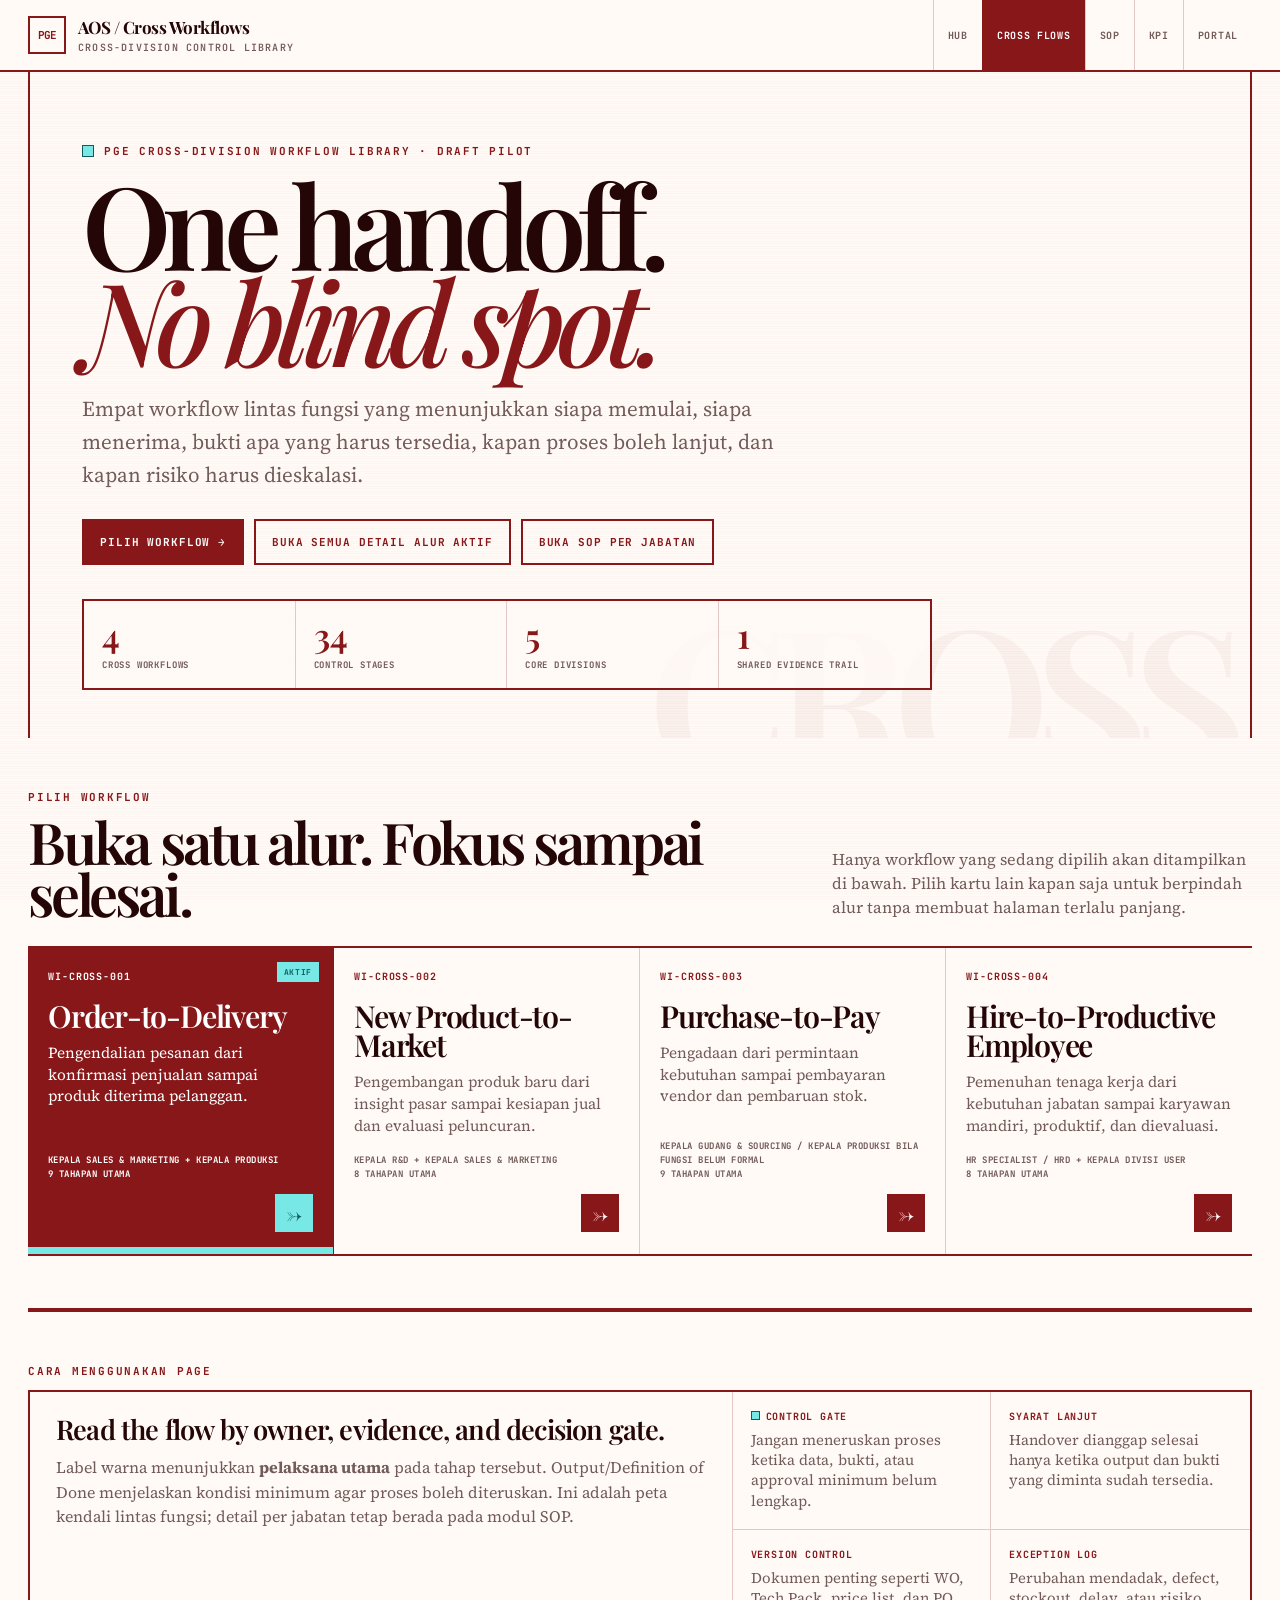
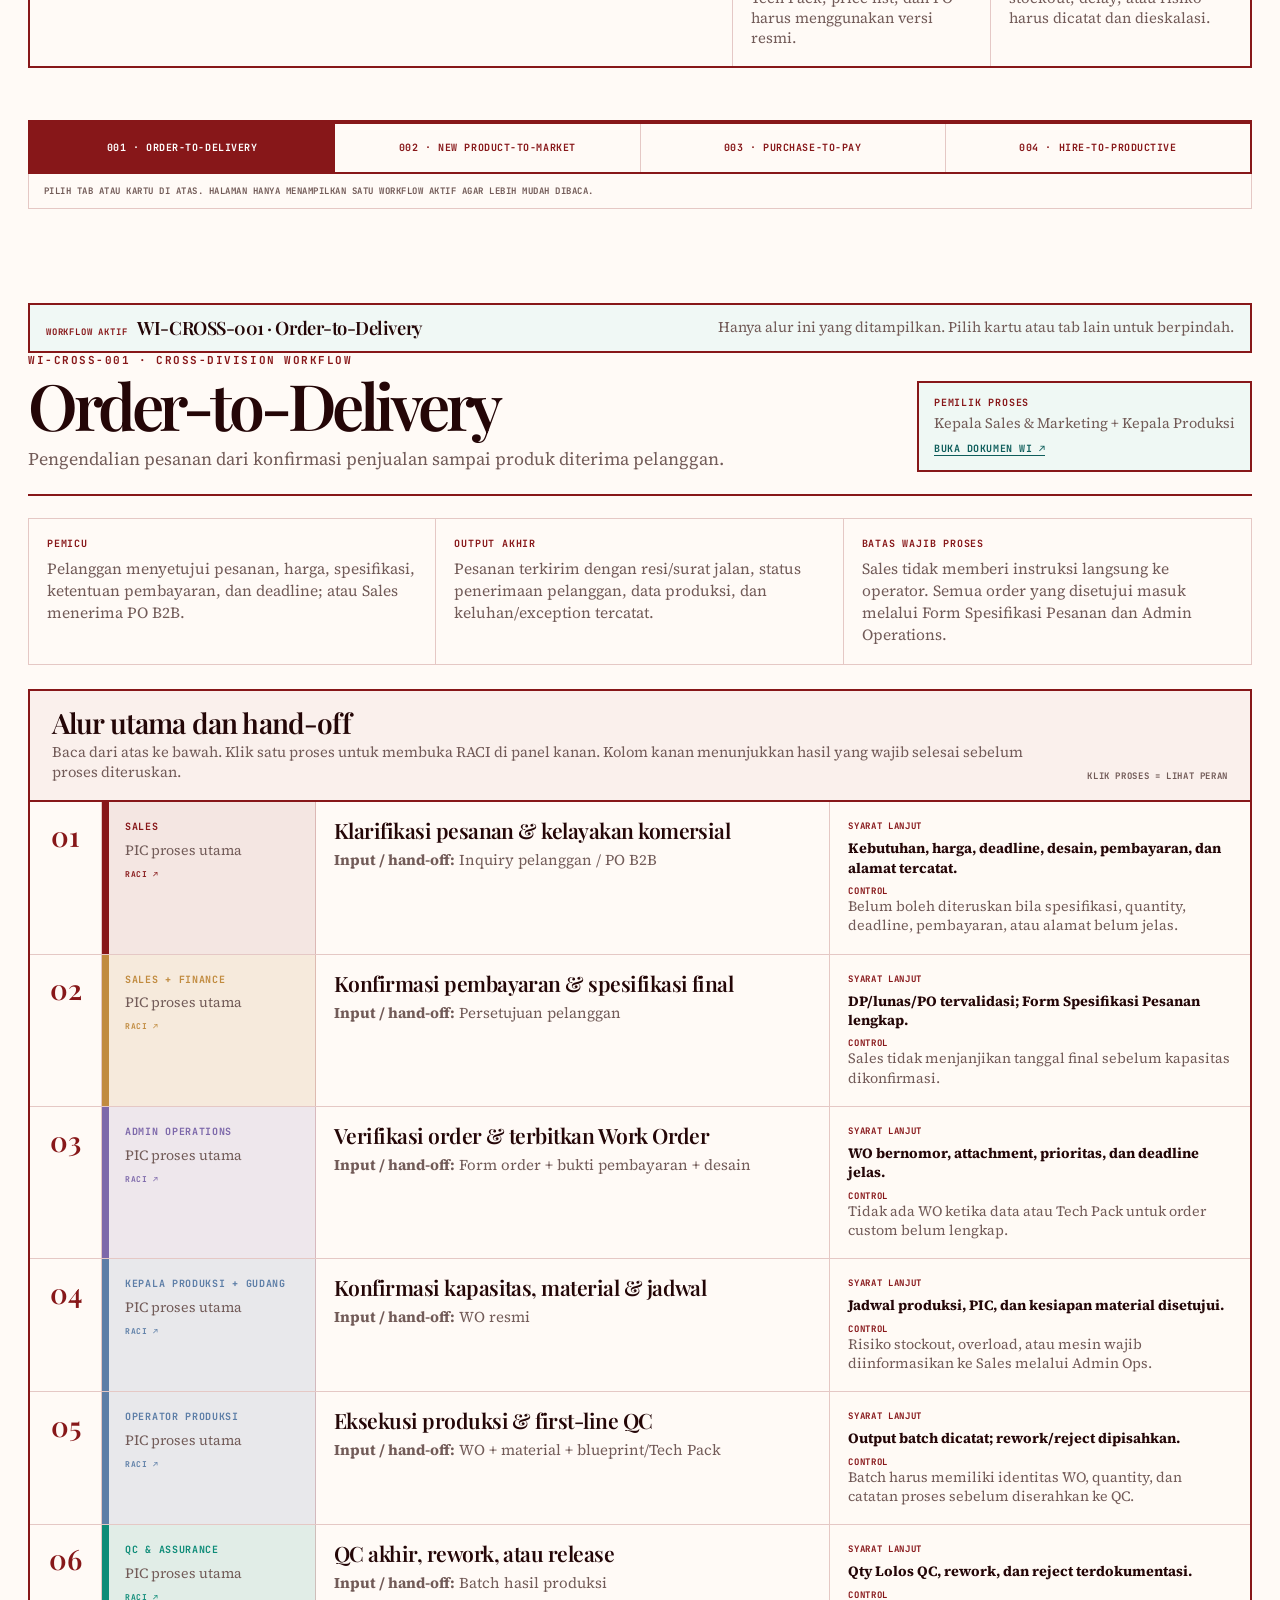
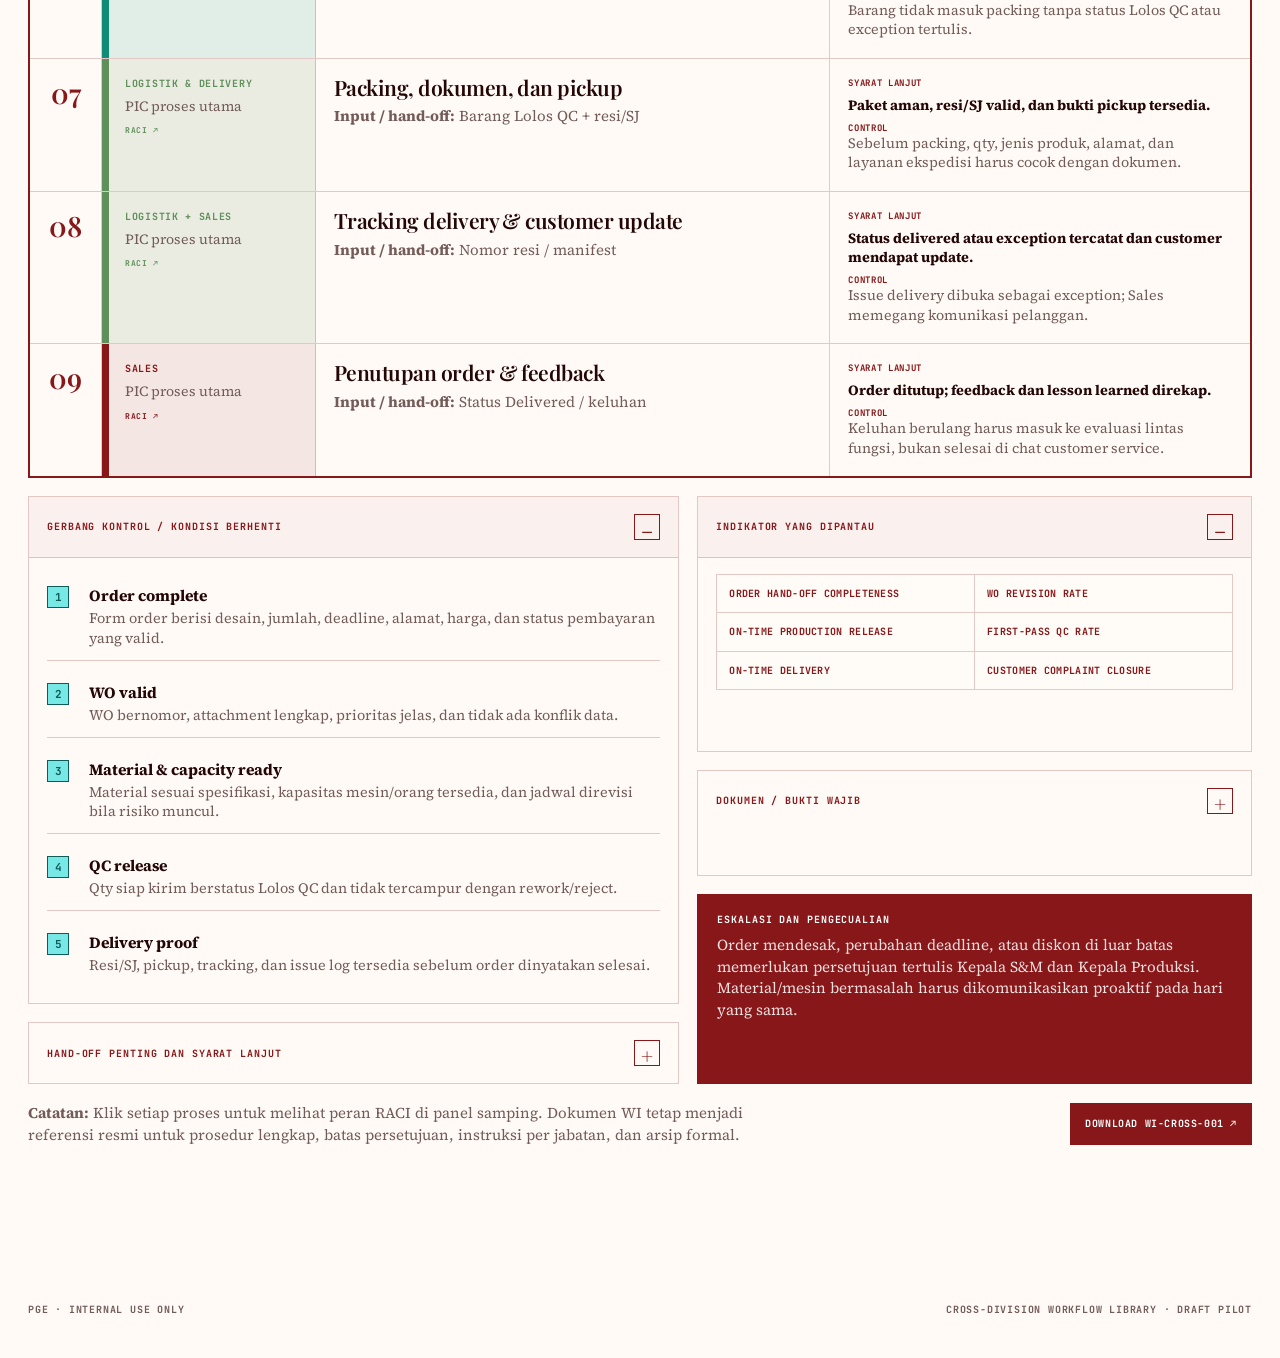
==== commit 40abfd99: "Add files via upload" ====
--- a/cross-workflows.html
+++ b/cross-workflows.html
@@ -3,8 +3,8 @@
 <head>
 <meta charset="UTF-8">
 <meta name="viewport" content="width=device-width, initial-scale=1.0">
-<meta name="description" content="PGE AOS cross-division workflow library: Order-to-Delivery, New Product-to-Market, Purchase-to-Pay, and Hire-to-Productive Employee.">
-<title>PGE AOS — Cross-Division Workflows</title>
+<meta name="description" content="PGE AOS workflow lintas fungsi dengan tampilan satu alur aktif dan RACI per proses.">
+<title>PGE AOS — Workflow Lintas Fungsi</title>
 <link rel="preconnect" href="https://fonts.googleapis.com">
 <link rel="preconnect" href="https://fonts.gstatic.com" crossorigin>
 <link href="https://fonts.googleapis.com/css2?family=JetBrains+Mono:wght@500;600;700&family=Playfair+Display:ital,wght@0,500;0,600;0,700;1,500;1,600&family=Source+Serif+4:opsz,wght@8..60,400;8..60,500;8..60,600;8..60,700&display=swap" rel="stylesheet">
@@ -84,11 +84,26 @@
 .raci-side-control b{display:block;color:var(--wine);font:700 10px "JetBrains Mono",monospace;letter-spacing:.075em;text-transform:uppercase}.raci-side-control p{margin:6px 0 0;color:var(--ink);font-size:.94rem;line-height:1.42}
 @media(max-width:600px){.raci-side-header{padding:18px 17px 16px}.raci-side-body{padding:17px 16px 26px}.raci-stage-summary{grid-template-columns:1fr}.raci-stage-summary>div{border-right:0}.raci-stage-summary>div:nth-last-child(-n+2){border-bottom:1px solid var(--line)}.raci-stage-summary>div:last-child{border-bottom:0}.raci-side-title{font-size:1.72rem}.raci-side-drawer{width:100vw}}
 
+
+/* ACTIVE WORKFLOW VIEW — satu workflow tampil sesuai kartu yang dipilih */
+.library-card{width:100%;appearance:none;border-left:0;border-top:0;border-bottom:0;cursor:pointer;text-align:left;font-family:inherit;color:inherit}
+.library-card.is-active{background:var(--wine);color:#fff;box-shadow:inset 0 -7px 0 var(--aqua)}
+.library-card.is-active .library-code,.library-card.is-active .library-meta,.library-card.is-active p{color:#fff}
+.library-card.is-active .library-arrow{background:var(--aqua);color:var(--aqua-dark)}
+.library-card.is-active:after{content:'AKTIF';position:absolute;top:14px;right:14px;padding:5px 7px;background:var(--aqua);color:var(--aqua-dark);font:700 8px "JetBrains Mono",monospace;letter-spacing:.08em}
+.library-card{position:relative}
+.active-workflow-state{display:flex;align-items:center;justify-content:space-between;gap:16px;margin:26px 0 0;padding:13px 16px;border:2px solid var(--wine);background:rgba(120,232,230,.11)}
+.active-workflow-state>div{display:flex;align-items:baseline;gap:10px;min-width:0}.active-workflow-state b{display:block;color:var(--wine);font:700 9px "JetBrains Mono",monospace;letter-spacing:.09em;text-transform:uppercase;white-space:nowrap}.active-workflow-state strong{display:block;font:600 1.15rem/1 "Playfair Display",Georgia,serif;letter-spacing:-.025em}.active-workflow-state p{margin:0;color:var(--muted);font-size:.91rem;line-height:1.35;text-align:right}
+.workflow-switch-hint{padding:11px 15px;border:1px solid var(--line);border-top:0;background:rgba(255,250,246,.92);color:var(--muted);font:700 9px/1.4 "JetBrains Mono",monospace;letter-spacing:.055em;text-transform:uppercase}
+.workflow-list-single{min-height:360px}
+@media(max-width:860px){.library-grid{grid-template-columns:1fr 1fr}.library-card:nth-child(2){border-right:0}.library-card:nth-child(-n+2){border-bottom:1px solid var(--line)}.active-workflow-state{align-items:flex-start;flex-direction:column}.active-workflow-state p{text-align:left}}
+@media(max-width:560px){.library-grid{grid-template-columns:1fr}.library-card,.library-card:nth-child(2){border-right:0;border-bottom:1px solid var(--line)}.library-card:last-child{border-bottom:0}.active-workflow-state{margin-top:18px}.workflow-switch-hint{font-size:8px}}
+
 </style>
 </head>
 <body>
 <div id="progress" aria-hidden="true"></div>
-<a class="skip" href="#workflow-list">Lewati ke workflow lintas fungsi</a>
+<a class="skip" href="#workflow-library">Lewati ke pilihan workflow</a>
 <header>
   <nav class="nav" aria-label="Navigasi utama">
     <a class="brand" href="index.html" aria-label="PGE AOS System Hub"><span class="mark">PGE</span><span><span class="brand-title">AOS / Cross Workflows</span><span class="brand-sub">Cross-Division Control Library</span></span></a>
@@ -106,12 +121,12 @@
     <div class="kicker">PGE cross-division workflow library · Draft Pilot</div>
     <h1 id="page-title">One handoff.<br><em>No blind spot.</em></h1>
     <p>Empat workflow lintas fungsi yang menunjukkan siapa memulai, siapa menerima, bukti apa yang harus tersedia, kapan proses boleh lanjut, dan kapan risiko harus dieskalasi.</p>
-    <div class="hero-actions" aria-label="Aksi cepat"><a class="hero-btn" href="#workflow-list">Explore workflows →</a><button class="hero-btn secondary" type="button" id="expand-all">Open all controls</button><a class="hero-btn secondary" href="sop.html">Open role SOPs</a></div>
+    <div class="hero-actions" aria-label="Aksi cepat"><a class="hero-btn" href="#workflow-library">Pilih workflow →</a><button class="hero-btn secondary" type="button" id="expand-all">Buka semua detail alur aktif</button><a class="hero-btn secondary" href="sop.html">Buka SOP per jabatan</a></div>
     <div class="hero-stats" aria-label="Ringkasan workflow"><div class="hero-stat"><b>4</b><span>Cross workflows</span></div><div class="hero-stat"><b>34</b><span>Control stages</span></div><div class="hero-stat"><b>5</b><span>Core divisions</span></div><div class="hero-stat"><b>1</b><span>Shared evidence trail</span></div></div>
   </section>
 
-  <section class="section" aria-labelledby="library-title">
-    <div class="section-head"><div><div class="section-label">Workflow library</div><h2 id="library-title">The work does not stop at one department.</h2></div><p>Setiap kartu merangkum alur utama, hand-off, kontrol, bukti, metrik, dan pengecualian penting. Klik untuk langsung ke workflow terkait.</p></div>
+  <section class="section" id="workflow-library" aria-labelledby="library-title">
+    <div class="section-head"><div><div class="section-label">Pilih workflow</div><h2 id="library-title">Buka satu alur. Fokus sampai selesai.</h2></div><p>Hanya workflow yang sedang dipilih akan ditampilkan di bawah. Pilih kartu lain kapan saja untuk berpindah alur tanpa membuat halaman terlalu panjang.</p></div>
     <div class="library-grid" id="library-grid"></div>
   </section>
 
@@ -132,13 +147,13 @@
 const roleClass = tone => `role-${tone}`;
 
 function workflowCard(w){
-  return `<a class="library-card" href="#${w.id}">
-    <div class="library-code">${esc(w.code)} · Draft Pilot</div>
-    <h3>${esc(w.short)}</h3>
+  return `<button type="button" class="library-card" data-workflow-card="${esc(w.id)}" aria-controls="workflow-list" aria-pressed="false">
+    <span class="library-code">${esc(w.code)}</span>
+    <h3>${esc(w.title)}</h3>
     <p>${esc(w.subtitle)}</p>
-    <div class="library-meta">${esc(w.owners)}<br>${esc(w.steps.length)} core stages</div>
+    <span class="library-meta">${esc(w.owners)}<br>${esc(w.steps.length)} tahapan utama</span>
     <span class="library-arrow" aria-hidden="true">→</span>
-  </a>`;
+  </button>`;
 }
 
 function contextCard(label, value){ return `<article class="context-card"><b>${esc(label)}</b><p>${esc(value)}</p></article>`; }
@@ -185,22 +200,55 @@
 }
 function workflowSection(w){
   return `<section class="workflow" id="${esc(w.id)}" aria-labelledby="${esc(w.id)}-title">
-    <div class="workflow-top"><div><div class="workflow-code">${esc(w.code)} · Cross-division workflow</div><h2 id="${esc(w.id)}-title">${esc(w.title)}</h2><p class="workflow-sub">${esc(w.subtitle)}</p></div>
+    <div class="active-workflow-state" aria-label="Workflow aktif"><div><b>Workflow aktif</b><strong>${esc(w.code)} · ${esc(w.title)}</strong></div><p>Hanya alur ini yang ditampilkan. Pilih kartu atau tab lain untuk berpindah.</p></div>
+    <div class="workflow-top"><div><div class="workflow-code">${esc(w.code)} · Cross-division workflow</div><h2 id="${esc(w.id)}-title" tabindex="-1">${esc(w.title)}</h2><p class="workflow-sub">${esc(w.subtitle)}</p></div>
     <aside class="doc-badge"><b>Pemilik proses</b><span>${esc(w.owners)}</span><a href="${esc(w.source)}" target="_blank" rel="noopener">Buka dokumen WI ↗</a></aside></div>
     <div class="context-grid">${contextCard('Pemicu',w.trigger)}${contextCard('Output akhir',w.outcome)}${contextCard('Batas wajib proses',w.boundary)}</div>
-    <div class="process-wrap"><div class="process-head"><div><h3>Alur utama dan hand-off</h3><p>Baca dari atas ke bawah. Klik satu proses untuk membuka pembagian peran RACI di panel kanan. Kolom kanan menunjukkan bukti yang harus selesai sebelum proses diteruskan.</p></div><span class="role-note">Klik proses = lihat peran</span></div><div class="process-list">${w.steps.map((step,index)=>stepCard(w,step,index)).join('')}</div></div>
+    <div class="process-wrap"><div class="process-head"><div><h3>Alur utama dan hand-off</h3><p>Baca dari atas ke bawah. Klik satu proses untuk membuka RACI di panel kanan. Kolom kanan menunjukkan hasil yang wajib selesai sebelum proses diteruskan.</p></div><span class="role-note">Klik proses = lihat peran</span></div><div class="process-list">${w.steps.map((step,index)=>stepCard(w,step,index)).join('')}</div></div>
     <div class="workflow-details"><div class="detail-stack"><details class="detail" open><summary>Gerbang kontrol / kondisi berhenti</summary><div class="detail-content"><div class="gate-list">${gates(w)}</div></div></details><details class="detail"><summary>Hand-off penting dan syarat lanjut</summary><div class="detail-content"><div class="handoff-list">${handoffs(w)}</div></div></details></div><div class="detail-stack"><details class="detail" open><summary>Indikator yang dipantau</summary><div class="detail-content">${metrics(w)}</div></details><details class="detail"><summary>Dokumen / bukti wajib</summary><div class="detail-content">${records(w)}</div></details><aside class="escalation"><b>Eskalasi dan pengecualian</b><p>${esc(w.escalation)}</p></aside></div></div>
-    <div class="workflow-bottom"><p><strong>Important:</strong> Klik setiap proses untuk melihat peran RACI di panel samping. Dokumen WI tetap menjadi referensi resmi untuk prosedur lengkap, batas persetujuan, instruksi per jabatan, dan arsip formal.</p><a class="source-link" href="${esc(w.source)}" target="_blank" rel="noopener">Download ${esc(w.code)} ↗</a></div>
+    <div class="workflow-bottom"><p><strong>Catatan:</strong> Klik setiap proses untuk melihat peran RACI di panel samping. Dokumen WI tetap menjadi referensi resmi untuk prosedur lengkap, batas persetujuan, instruksi per jabatan, dan arsip formal.</p><a class="source-link" href="${esc(w.source)}" target="_blank" rel="noopener">Download ${esc(w.code)} ↗</a></div>
   </section>`;
 }
 
 const library=document.getElementById('library-grid');
 const list=document.getElementById('workflow-list');
 const switcher=document.getElementById('workflow-switcher');
+list.classList.add('workflow-list-single');
+
+function safeWorkflowId(value){ return WORKFLOWS.some(w=>w.id===value) ? value : WORKFLOWS[0].id; }
+function getHashWorkflow(){ return safeWorkflowId((window.location.hash||'').replace('#','')); }
+let activeWorkflowId=getHashWorkflow();
+
 library.innerHTML=WORKFLOWS.map(workflowCard).join('');
-list.innerHTML=WORKFLOWS.map(workflowSection).join('');
-switcher.innerHTML=WORKFLOWS.map((w,i)=>`<button class="flow-jump ${i===0?'active':''}" data-target="${w.id}" type="button">${esc(w.code.replace('WI-CROSS-',''))} · ${esc(w.short)}</button>`).join('');
-
+switcher.innerHTML=WORKFLOWS.map(w=>`<button class="flow-jump" data-target="${w.id}" type="button" aria-pressed="false">${esc(w.code.replace('WI-CROSS-',''))} · ${esc(w.short)}</button>`).join('');
+switcher.insertAdjacentHTML('afterend','<div class="workflow-switch-hint">Pilih tab atau kartu di atas. Halaman hanya menampilkan satu workflow aktif agar lebih mudah dibaca.</div>');
+
+function updateSelectionUI(){
+  document.querySelectorAll('[data-workflow-card]').forEach(card=>{
+    const active=card.dataset.workflowCard===activeWorkflowId;
+    card.classList.toggle('is-active',active);
+    card.setAttribute('aria-pressed',String(active));
+  });
+  document.querySelectorAll('.flow-jump').forEach(btn=>{
+    const active=btn.dataset.target===activeWorkflowId;
+    btn.classList.toggle('active',active);
+    btn.setAttribute('aria-pressed',String(active));
+  });
+}
+
+function renderActiveWorkflow(id,{scroll=false,focus=false,updateHash=true}={}){
+  const nextId=safeWorkflowId(id);
+  const workflow=WORKFLOWS.find(w=>w.id===nextId);
+  closeRaciDrawer();
+  activeWorkflowId=nextId;
+  list.innerHTML=workflowSection(workflow);
+  updateSelectionUI();
+  if(updateHash && window.location.hash!==`#${nextId}`){ history.replaceState(null,'',`#${nextId}`); }
+  if(scroll){ requestAnimationFrame(()=>list.scrollIntoView({behavior:'smooth',block:'start'})); }
+  if(focus){ requestAnimationFrame(()=>document.getElementById(`${nextId}-title`)?.focus({preventScroll:true})); }
+}
+
+// RACI drawer is kept next to the active workflow only.
 document.body.insertAdjacentHTML('beforeend',raciDrawerMarkup());
 const raciOverlay=document.getElementById('raci-side-overlay');
 const raciDrawer=document.getElementById('raci-side-drawer');
@@ -234,14 +282,19 @@
   requestAnimationFrame(()=>raciDrawer.focus());
 }
 function closeRaciDrawer(){
-  if(!raciOverlay.classList.contains('is-open'))return;
+  if(!raciOverlay?.classList.contains('is-open'))return;
   raciOverlay.classList.remove('is-open');
   raciOverlay.setAttribute('aria-hidden','true');
   document.body.style.overflow='';
   document.querySelectorAll('[data-raci-workflow][data-raci-step]').forEach(item=>item.classList.remove('is-selected'));
   lastRaciPemicu?.focus?.();
 }
+
 document.addEventListener('click',event=>{
+  const card=event.target.closest('[data-workflow-card]');
+  if(card){ renderActiveWorkflow(card.dataset.workflowCard,{scroll:true,focus:true}); return; }
+  const tab=event.target.closest('.flow-jump');
+  if(tab){ renderActiveWorkflow(tab.dataset.target,{scroll:true,focus:true}); return; }
   const control=event.target.closest('[data-raci-workflow][data-raci-step]');
   if(control){openRaciDrawer(control);return;}
   if(event.target.closest('[data-raci-close]')){closeRaciDrawer();return;}
@@ -253,22 +306,19 @@
   if(control&&(event.key==='Enter'||event.key===' ')){event.preventDefault();openRaciDrawer(control);}
 });
 
-switcher.addEventListener('click',e=>{
-  const btn=e.target.closest('.flow-jump'); if(!btn)return;
-  document.getElementById(btn.dataset.target)?.scrollIntoView({behavior:'smooth',block:'start'});
+document.getElementById('expand-all').addEventListener('click',e=>{
+  const all=[...list.querySelectorAll('details')];
+  const willOpen=all.some(d=>!d.open);
+  all.forEach(d=>d.open=willOpen);
+  e.currentTarget.textContent=willOpen?'Tutup semua detail alur aktif':'Buka semua detail alur aktif';
 });
 
-document.getElementById('expand-all').addEventListener('click',e=>{
-  const all=[...document.querySelectorAll('.workflow details')]; const willOpen=all.some(d=>!d.open); all.forEach(d=>d.open=willOpen); e.currentTarget.textContent=willOpen?'Close all controls':'Open all controls';
+window.addEventListener('hashchange',()=>{
+  const fromHash=getHashWorkflow();
+  if(fromHash!==activeWorkflowId)renderActiveWorkflow(fromHash,{scroll:false,focus:false,updateHash:false});
 });
 
-const jumps=[...document.querySelectorAll('.flow-jump')];
-const observer=new IntersectionObserver(entries=>{
-  const visible=entries.filter(entry=>entry.isIntersecting).sort((a,b)=>b.intersectionRatio-a.intersectionRatio)[0];
-  if(!visible)return;
-  jumps.forEach(btn=>btn.classList.toggle('active',btn.dataset.target===visible.target.id));
-},{rootMargin:'-30% 0px -60% 0px',threshold:[0,.1,.25]});
-WORKFLOWS.forEach(w=>observer.observe(document.getElementById(w.id)));
+renderActiveWorkflow(activeWorkflowId,{scroll:false,focus:false,updateHash:false});
 
 window.addEventListener('scroll',()=>{const max=document.documentElement.scrollHeight-window.innerHeight;document.getElementById('progress').style.width=(max>0?(window.scrollY/max)*100:0)+'%';},{passive:true});
 </script>
